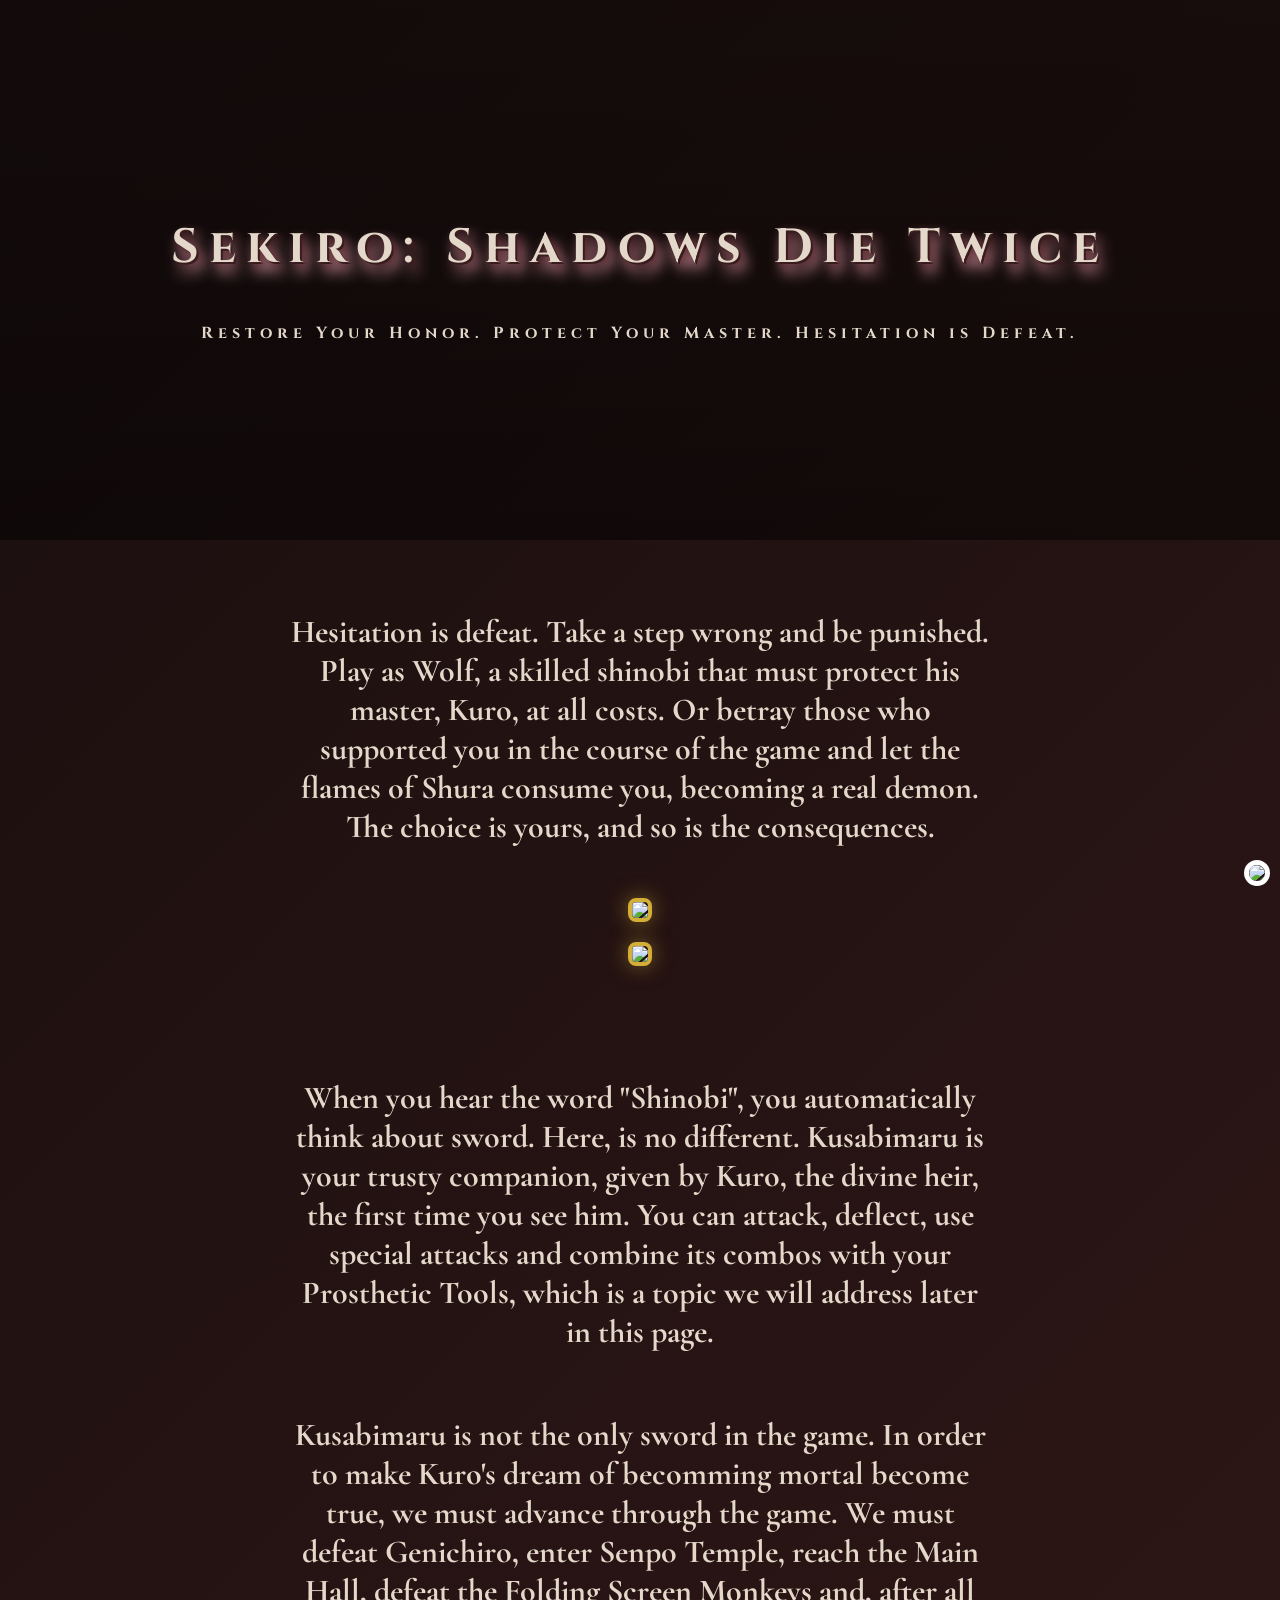
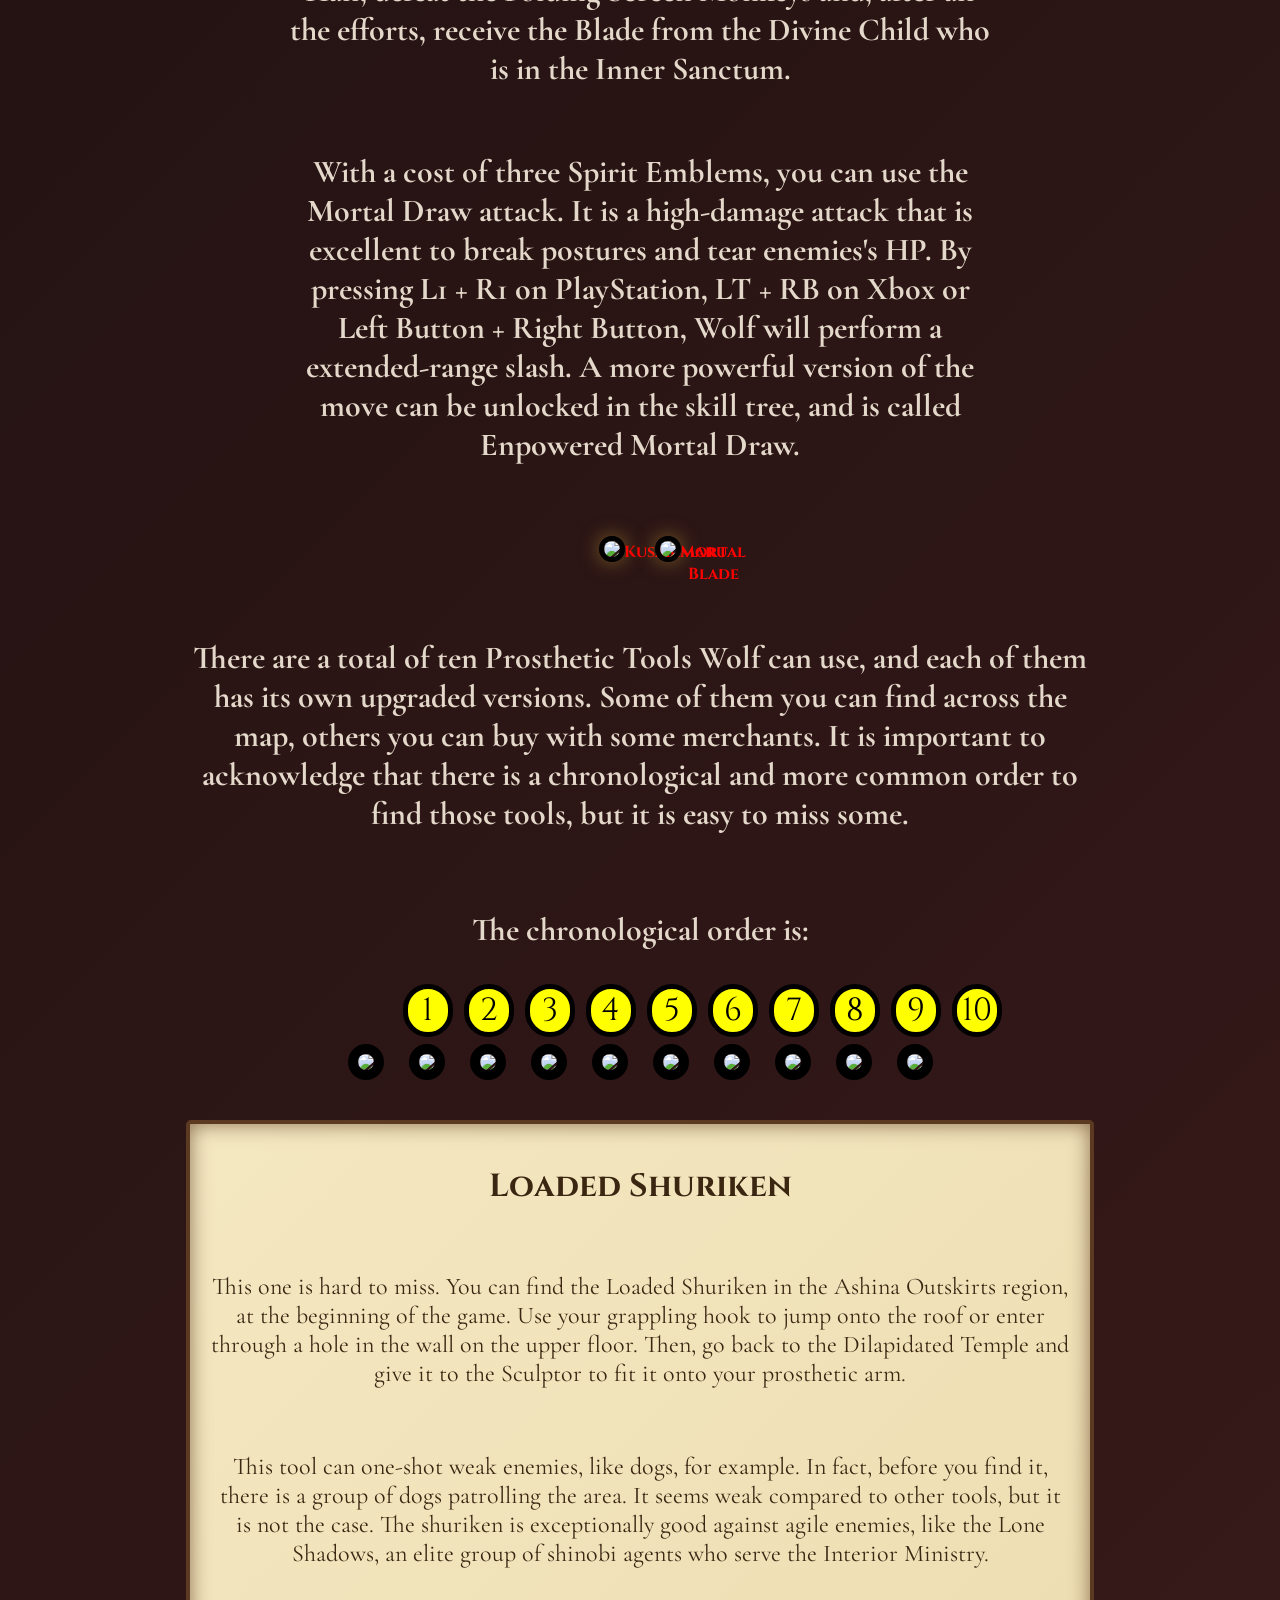
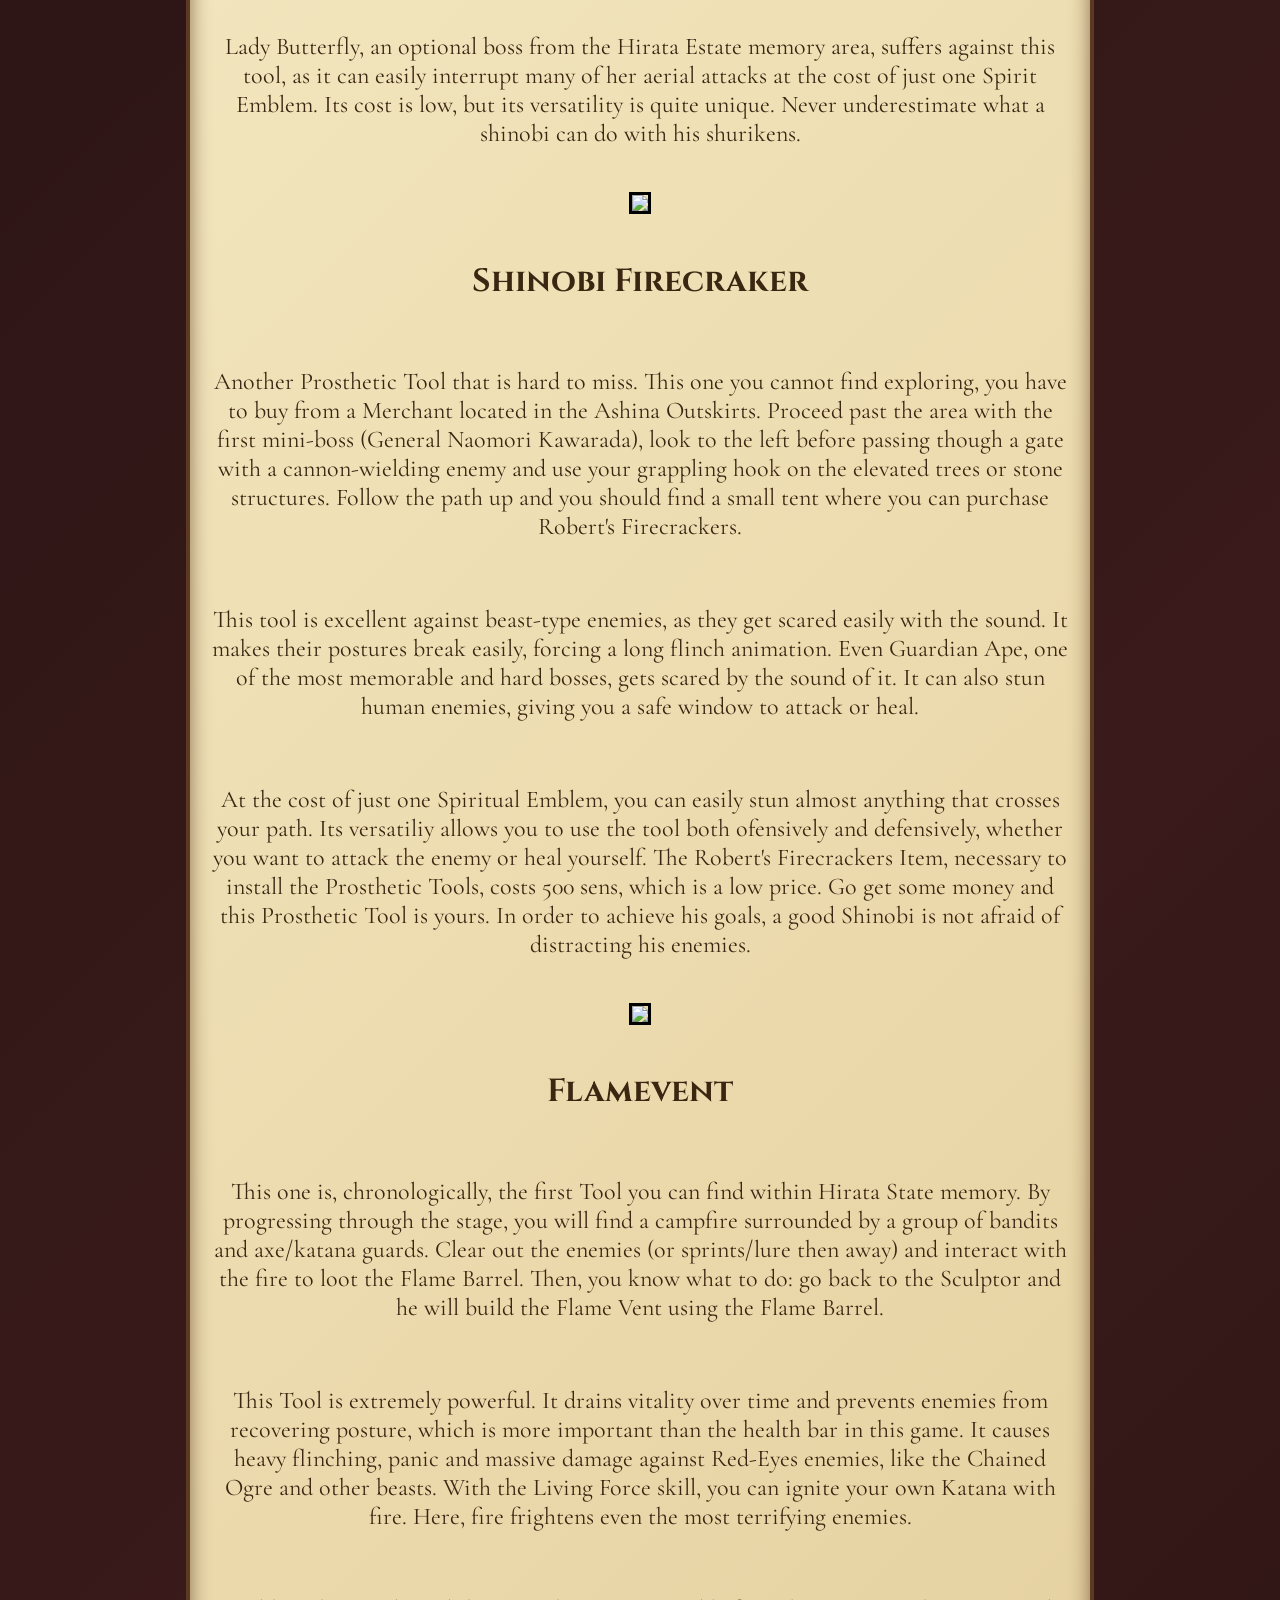
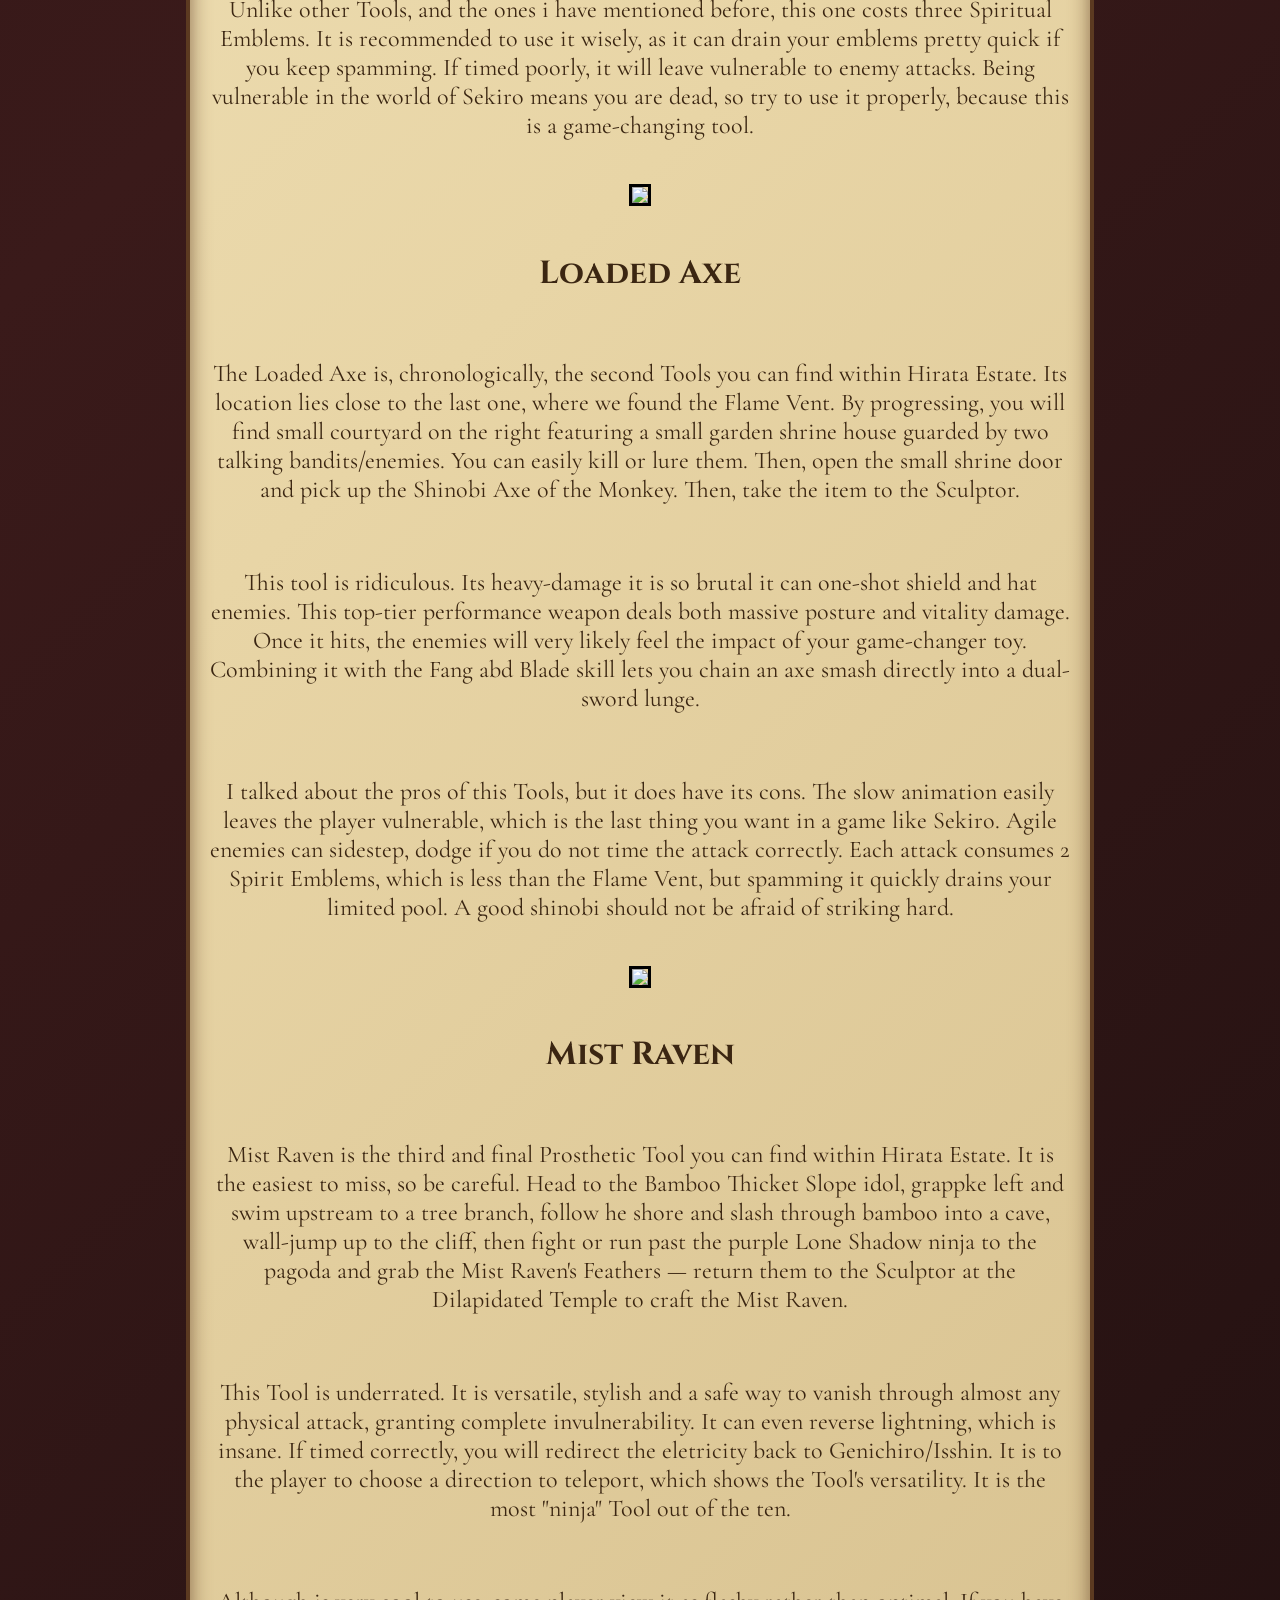
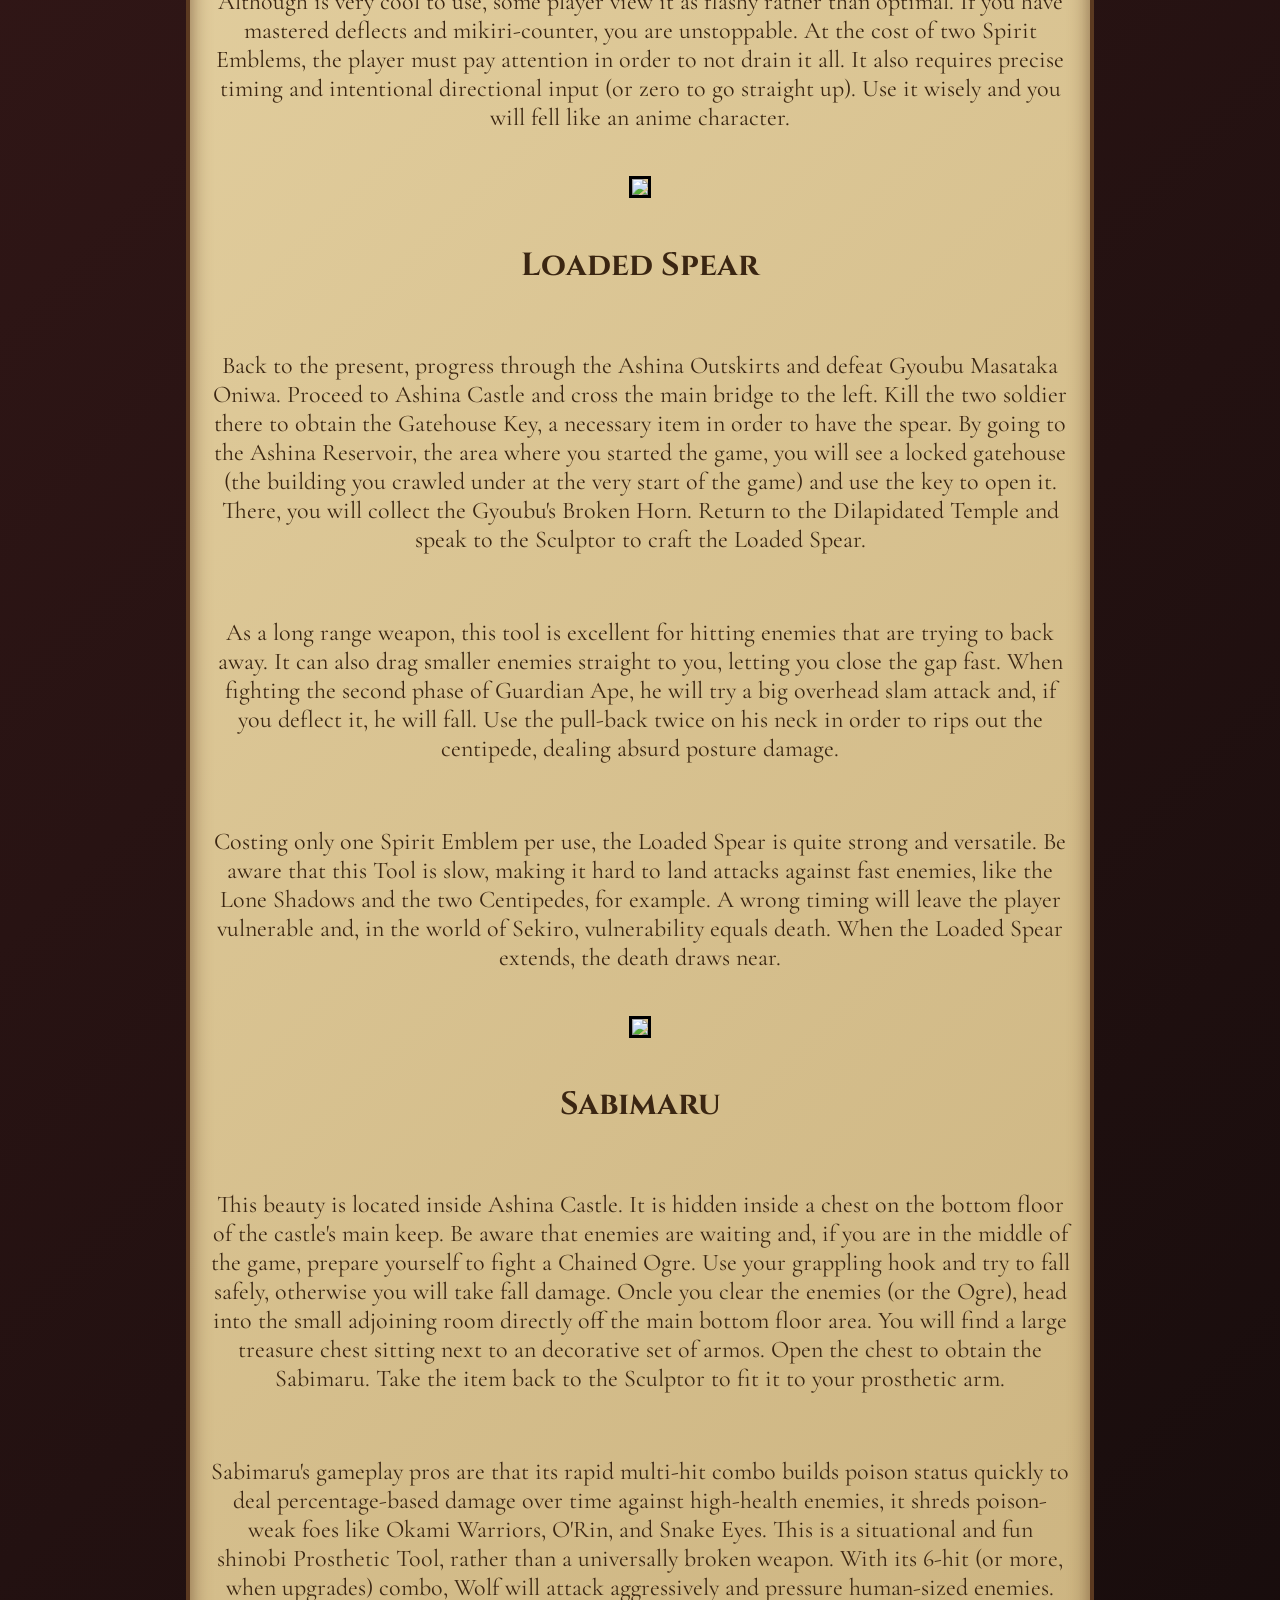
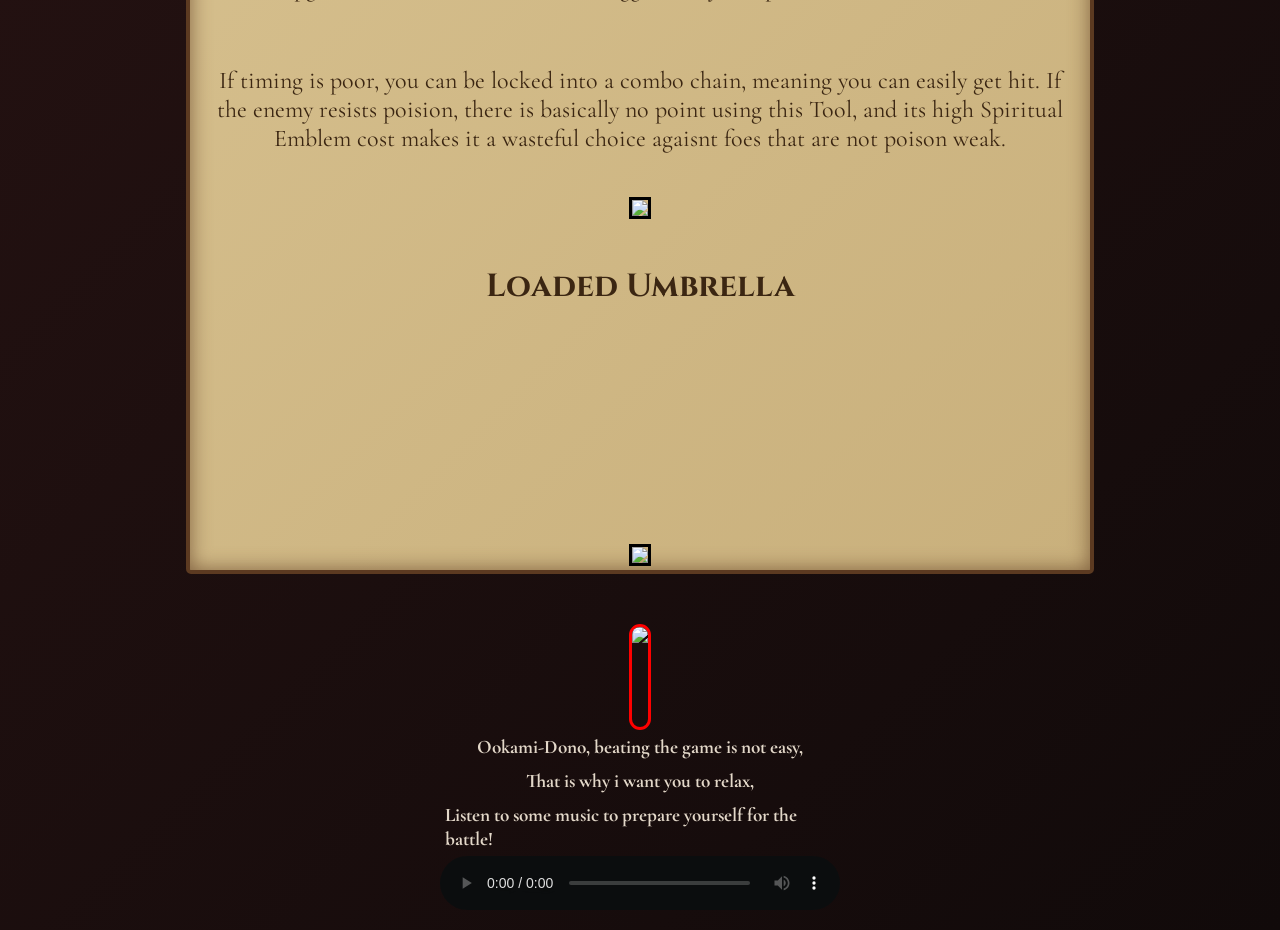
==== AboutTheGame.html @ ebf177b6 "Add files via upload Adicionando HTML e CSS." ====
<!DOCTYPE html>

<html lang="en">

<head>
    
    <!--Title + Icon + CSS + Fonts + Metatags-->

    <title>Sekiro: Shadows Die Twice</title>
    <link rel="icon" type="image/png" href="SekiroImages/SekiroIcon.png">
    <link rel="stylesheet" href="Sekiro.css">
    <link href="https://fonts.googleapis.com/css2?family=Cinzel:wght@400..900&family=Cormorant+Garamond:ital,wght@0,300..700;1,300..700&family=Nosifer&display=swap" rel="stylesheet">
    <link href="https://fonts.googleapis.com/css2?family=Cinzel:wght@400..900&family=Cormorant+Garamond:ital,wght@0,300..700;1,300..700&family=Nosifer&display=swap" rel="stylesheet">

    <meta charset="UTF-8">
    <meta name="Author" content="Carlos Henryque">
    <meta name="Description" content="A webpage dedicated to a masterpiece of a game.">

</head>

<body>

    <!--Header-->

    <div class="SekiroHeader">
        <h1>Sekiro: Shadows Die Twice</h1>
        <h2>Restore Your Honor. Protect Your Master. Hesitation is Defeat.</h2>
    </div>

    <!--Presenting the Game-->

    <div class="SekiroPresentation">
        <p>Hesitation is defeat. Take a step wrong and be punished. Play as Wolf, a skilled shinobi that must protect his master, Kuro, at all costs. Or betray those who supported you in the course of the game and let the flames of Shura consume you, becoming a real demon. The choice is yours, and so is the consequences.</p>
        <img src="SekiroImages/SekiroGood.jpg">
        <img src="SekiroImages/SekiroShura.png">
    </div>

    <!--Weapons-->

    <div class="SekiroPresentation">
        <p>When you hear the word "Shinobi", you automatically think about sword. Here, is no different. Kusabimaru is your trusty companion, given by Kuro, the divine heir, the first time you see him. You can attack, deflect, use special attacks and combine its combos with your <span>Prosthetic Tools</span>, which is a topic we will address later in this page.</p>
        <p>Kusabimaru is not the only sword in the game. In order to make Kuro's dream of becomming mortal become true, we must advance through the game. We must defeat Genichiro, enter Senpo Temple, reach the Main Hall, defeat the Folding Screen Monkeys and, after all the efforts, receive the Blade from the Divine Child who is in the Inner Sanctum.</p>
        <p>With a cost of three Spirit Emblems, you can use the Mortal Draw attack. It is a high-damage attack that is excellent to break postures and tear enemies's HP. By pressing L1 + R1 on PlayStation, LT + RB on Xbox or Left Button + Right Button, Wolf will perform a extended-range slash. A more powerful version of the move can be unlocked in the skill tree, and is called Enpowered Mortal Draw.</p>

        <!--Sword Container-->

        <div class="SwordContainer">

            <div class="WeaponItem">
                <img src="SekiroImages/Kusabimaru.webp">
                <span class="Badge">Kusabimaru</span>
            </div>

            <div class="WeaponItem">
                <img src="SekiroImages/MortalBlade.png">
                <span class="Badge">Mortal Blade</span>
            </div>
        </div>
        
    </div>

    <!--Tools-->

    <div class="SekiroTools">

        <p>There are a total of ten Prosthetic Tools Wolf can use, and each of them has its own upgraded versions. Some of them you can find across the map, others you can buy with some merchants. It is important to acknowledge that there is a chronological and more common order to find those tools, but it is easy to miss some.</p>
        <p>The chronological order is: </p>
        
        <!-- Shuriken-->

        <div class="ToolsItem">
            <img src="Tools/Shuriken.jpeg">
            <span class="ToolsBadge">1</span>
        </div>
        
        <!--Firecracker-->

        <div class="ToolsItem">
            <img src="Tools/Firecracker.jpeg">
            <span class="ToolsBadge">2</span>
        </div>
        
        <!--Flamevent-->

        <div class="ToolsItem">
            <img src="Tools/Flamevent.jpeg">
            <span class="ToolsBadge">3</span>
        </div>

        <!--Axe-->
        
        <div class="ToolsItem">
            <img src="Tools/Axe.jpeg">
            <span class="ToolsBadge">4</span>
        </div>

        <!--Mist Raven-->
        
        <div class="ToolsItem">
            <img src="Tools/MistRaven.jpeg">
            <span class="ToolsBadge">5</span>
        </div>

        <!--Spear-->

        <div class="ToolsItem">
            <img src="Tools/Spear.jpeg">
            <span class="ToolsBadge">6</span>
        </div>

        <!--Sabimaru-->
        
        <div class="ToolsItem">
            <img src="Tools/Sabimaru.jpeg">
            <span class="ToolsBadge">7</span>
        </div>

        <!--Umbrella-->

        <div class="ToolsItem">
            <img src="Tools/Umbrella.jpeg">
            <span class="ToolsBadge">8</span>
        </div>

        <!--Divine Abduction-->

        <div class="ToolsItem">
            <img src="Tools/Abduction.jpeg">
            <span class="ToolsBadge">9</span>
        </div>

        <!--Whistle-->

        <div class="ToolsItem">
            <img src="Tools/Whistle.jpeg">
            <span class="ToolsBadge">10</span>
        </div>

    </div>
    <br><br>

    <!--Presenting the Tools-->

    <div class="ToolsPresentation">

        <!--Shuriken-->

        <h1>Loaded Shuriken</h1>
        <p>This one is hard to miss. You can find the Loaded Shuriken in the Ashina Outskirts region, at the beginning of the game. Use your grappling hook to jump onto the roof or enter through a hole in the wall on the upper floor. Then, go back to the Dilapidated Temple and give it to the Sculptor to fit it onto your prosthetic arm.</p>
        <p>This tool can one-shot weak enemies, like dogs, for example. In fact, before you find it, there is a group of dogs patrolling the area. It seems weak compared to other tools, but it is not the case. The shuriken is exceptionally good against agile enemies, like the Lone Shadows, an elite group of shinobi agents who serve the Interior Ministry. </p>
        <p>Lady Butterfly, an optional boss from the Hirata Estate memory area, suffers against this tool, as it can easily interrupt many of her aerial attacks at the cost of just one Spirit Emblem. Its cost is low, but its versatility is quite unique. Never underestimate what a shinobi can do with his shurikens. </p>
        <img src="Tools/ShurikenGameplay.jpeg">

        <!--Firecracker-->

        <h1>Shinobi Firecraker</h1>
        <p>Another Prosthetic Tool that is hard to miss. This one you cannot find exploring, you have to buy from a Merchant located in the Ashina Outskirts. Proceed past the area with the first mini-boss (General Naomori Kawarada), look to the left before passing though a gate with a cannon-wielding enemy and use your grappling hook on the elevated trees or stone structures. Follow the path up and you should find a small tent where you can purchase Robert's Firecrackers.</p>
        <p>This tool is excellent against beast-type enemies, as they get scared easily with the sound. It makes their postures break easily, forcing a long flinch animation. Even Guardian Ape, one of the most memorable and hard bosses, gets scared by the sound of it. It can also stun human enemies, giving you a safe window to attack or heal.</p>
        <p>At the cost of just one Spiritual Emblem, you can easily stun almost anything that crosses your path. Its versatiliy allows you to use the tool both ofensively and defensively, whether you want to attack the enemy or heal yourself. The Robert's Firecrackers Item, necessary to install the Prosthetic Tools, costs 500 sens, which is a low price. Go get some money and this Prosthetic Tool is yours. In order to achieve his goals, a good Shinobi is not afraid of distracting his enemies. </p>
        <img src="Tools/FirecrackerGameplay.avif">

        <!--Flame Vent-->

        <h1>Flamevent</h1>
        <p>This one is, chronologically, the first Tool you can find within Hirata State memory. By progressing through the stage, you will find a campfire surrounded by a group of bandits and axe/katana guards. Clear out the enemies (or sprints/lure then away) and interact with the fire to loot the Flame Barrel. Then, you know what to do: go back to the Sculptor and he will build the Flame Vent using the Flame Barrel.</p>
        <p>This Tool is extremely powerful. It drains vitality over time and prevents enemies from recovering posture, which is more important than the health bar in this game. It causes heavy flinching, panic and massive damage against Red-Eyes enemies, like the Chained Ogre and other beasts. With the Living Force skill, you can ignite your own Katana with fire. Here, fire frightens even the most terrifying enemies.</p>
        <p>Unlike other Tools, and the ones i have mentioned before, this one costs three Spiritual Emblems. It is recommended to use it wisely, as it can drain your emblems pretty quick if you keep spamming. If timed poorly, it will leave vulnerable to enemy attacks. Being vulnerable in the world of Sekiro means you are dead, so try to use it properly, because this is a game-changing tool.</p>
        <img src="Tools/FlameventGameplay.jpg">
        
        <!--Loaded Axe-->

        <h1>Loaded Axe</h1>
        <p>The Loaded Axe is, chronologically, the second Tools you can find within Hirata Estate. Its location lies close to the last one, where we found the Flame Vent. By progressing, you will find small courtyard on the right featuring a small garden shrine house guarded by two talking bandits/enemies. You can easily kill or lure them. Then, open the small shrine door and pick up the Shinobi Axe of the Monkey. Then, take the item to the Sculptor.</p>
        <p>This tool is ridiculous. Its heavy-damage it is so brutal it can one-shot shield and hat enemies. This top-tier performance weapon deals both massive posture and vitality damage. Once it hits, the enemies will very likely feel the impact of your game-changer toy. Combining it with the Fang abd Blade skill lets you chain an axe smash directly into a dual-sword lunge.</p>
        <p>I talked about the pros of this Tools, but it does have its cons. The slow animation easily leaves the player vulnerable, which is the last thing you want in a game like Sekiro. Agile enemies can sidestep, dodge if you do not time the attack correctly. Each attack consumes 2 Spirit Emblems, which is less than the Flame Vent, but spamming it quickly drains your limited pool. A good shinobi should not be afraid of striking hard.</p>
        <img src="Tools/AxeGameplay.jpeg">

        <!--Mist Raven-->

        <h1>Mist Raven</h1>
        <p>Mist Raven is the third and final Prosthetic Tool you can find within Hirata Estate. It is the easiest to miss, so be careful. Head to the Bamboo Thicket Slope idol, grappke left and swim upstream to a tree branch, follow he shore and slash through bamboo into a cave, wall-jump up to the cliff, then fight or run past the purple Lone Shadow ninja to the pagoda and grab the Mist Raven's Feathers — return them to the Sculptor at the Dilapidated Temple to craft the Mist Raven.</p>
        <p>This Tool is underrated. It is versatile, stylish and a safe way to vanish through almost any physical attack, granting complete invulnerability. It can even reverse lightning, which is insane. If timed correctly, you will redirect the eletricity back to Genichiro/Isshin. It is to the player to choose a direction to teleport, which shows the Tool's versatility. It is the most "ninja" Tool out of the ten.</p>
        <p>Although is very cool to use, some player view it as flashy rather than optimal. If you have mastered deflects and mikiri-counter, you are unstoppable. At the cost of two Spirit Emblems, the player must pay attention in order to not drain it all. It also requires precise timing and intentional directional input (or zero to go straight up). Use it wisely and you will fell like an anime character.</p>
        <img src="Tools/MistRavenGameplay.jpg">

        <!--Loaded Spear-->

        <h1>Loaded Spear</h1>
        <p>Back to the present, progress through the Ashina Outskirts and defeat Gyoubu Masataka Oniwa. Proceed to Ashina Castle and cross the main bridge to the left. Kill the two soldier there to obtain the Gatehouse Key, a necessary item in order to have the spear. By going to the Ashina Reservoir, the area where you started the game, you will see a locked gatehouse (the building you crawled under at the very start of the game) and use the key to open it. There, you will collect the Gyoubu's Broken Horn. Return to the Dilapidated Temple and speak to the Sculptor to craft the Loaded Spear.</p>
        <p>As a long range weapon, this tool is excellent for hitting enemies that are trying to back away. It can also drag smaller enemies straight to you, letting you close the gap fast. When fighting the second phase of Guardian Ape, he will try a big overhead slam attack and, if you deflect it, he will fall. Use the pull-back twice on his neck in order to rips out the centipede, dealing absurd posture damage.</p>
        <p>Costing only one Spirit Emblem per use, the Loaded Spear is quite strong and versatile. Be aware that this Tool is slow, making it hard to land attacks against fast enemies, like the Lone Shadows and the two Centipedes, for example. A wrong timing will leave the player vulnerable and, in the world of Sekiro, vulnerability equals death. When the Loaded Spear extends, the death draws near.</p>
        <img src="Tools/SpearGameplay.avif">

        <!--Sabimaru-->

        <h1>Sabimaru</h1>
        <p>This beauty is located inside Ashina Castle. It is hidden inside a chest on the bottom floor of the castle's main keep. Be aware that enemies are waiting and, if you are in the middle of the game, prepare yourself to fight a Chained Ogre. Use your grappling hook and try to fall safely, otherwise you will take fall damage. Oncle you clear the enemies (or the Ogre), head into the small adjoining room directly off the main bottom floor area. You will find a large treasure chest sitting next to an decorative set of armos. Open the chest to obtain the Sabimaru. Take the item back to the Sculptor to fit it to your prosthetic arm.</p>
        <p>Sabimaru's gameplay pros are that its rapid multi-hit combo builds poison status quickly to deal percentage-based damage over time against high-health enemies, it shreds poison-weak foes like Okami Warriors, O'Rin, and Snake Eyes. This is a situational and fun shinobi Prosthetic Tool, rather than a universally broken weapon. With its 6-hit (or more, when upgrades) combo, Wolf will attack aggressively and pressure human-sized enemies.</p>
        <p>If timing is poor, you can be locked into a combo chain, meaning you can easily get hit. If the enemy resists poision, there is basically no point using this Tool, and its high Spiritual Emblem cost makes it a wasteful choice agaisnt foes that are not poison weak. </p>
        <img src="Tools/SabimaruGameplay.jpeg">

        <!--Umbrella-->

        <h1>Loaded Umbrella</h1>
        <p></p>
        <p></p>
        <p></p>
        <img src="Tools/UmbrellaGameplay.jpeg">

    </div>

    <!--Sekiro Button-->

    <a href="#" class="SekiroButton">
        <img src="SekiroImages/SekiroButton.jpg"> 
    </a>

    <!--Audio-->

    <div class="ControllingAudio">
        
        <img src="SekiroImages/Emma.jpg">
        <p>Ookami-Dono, beating the game is not easy,</p>
        <p>That is why i want you to relax,</p>
        <p>Listen to some music to prepare yourself for the battle!</p>

        <audio controls loop>
            <source src="Songs/ThemeSong.mp3" type="audio/mpeg">
        </audio>
    </div>

</body>

</html>
---- Sekiro.css ----
@keyframes FadeIn{
    from {
        opacity: 0;
        transform: translateX(-20px);
    }
    to {
        opacity: 1;
        transform: translateX(0);
    }
}

/*Music*/

.ControllingAudio {
    display: flex;
    flex-direction: column;
    align-items: center;
    margin: 50px auto 20px auto;
    max-width: 400px;
}

.ControllingAudio img{
    height: 100px;
    border: solid 3px red;
    border-radius: 100px;
}

.ControllingAudio p {
    font-family: "Cormorant Garamond";
    font-size: 1.2rem;
    font-weight: bold;
    margin: 5px;
    color: #E3D8C9;
}

.ControllingAudio audio {
    filter: invert(1) hue-rotate(180deg);
    width: 100%;
}

/* Header */ 

.SekiroHeader {

    background: linear-gradient(rgba(0, 0, 0, 0.3), rgba(0, 0, 0, 0.5)), url('SekiroImages/SekiroHeader.jpg');
    background-size: cover;
    background-position: center 20%;
    display: flex;
    flex-direction: column;
    height: 60vh;
    align-items: center;
    justify-content: center;
    animation: FadeIn 3s ease-out;

}

.SekiroHeader h1{

    font-family: "Cinzel";
    font-size: 3rem;
    color: #E3D8C9;
    letter-spacing: 10px;

    text-shadow: 
    2px 2px 0px #3a1c1e,
    4px 4px 8px #5e2b31,
    6px 10px 15px #ffb7c5;

}

.SekiroHeader h2{
    
    font-family: "Cinzel";
    font-size: 1rem;
    color: #E3D8C9;
    margin-top: 10px;
    letter-spacing: 5px;

}

/* Presenting the Game */

.SekiroPresentation {
    
    display: flex;
    flex-direction: column;
    align-items: center;
    text-align: center;
    padding: 40px;
}

.SekiroPresentation img {
    margin: 0;
    max-width: 50%;
    height: auto;
    border: solid 4px #d4af37;
    margin-top: 20px;
    border-radius: 8px;
    box-shadow: 0 0 20px rgba(212, 175, 55, 0.5);
}

.SekiroPresentation p{

    font-family: "Cormorant Garamond";
    color: #E3D8C9;
    font-weight: bold;
    font-size: 2rem;
    max-width: 700px;
}

/* Swords */

.SwordContainer {
    display: flex;
    justify-content: center;
    gap: 30px;
    margin-top: 20px;
}

.SwordContainer img{
    border: solid 5px black;
    border-radius: 20px;
    max-height: 45vh;
    width: auto;
    max-width: 100%;
}

.WeaponItem {
    position: relative;
    display: inline-block;
}

.Badge {
    position: absolute;
    font-family: "Cinzel";
    top: 25px;
    left: 25px;
    color: red;
    font-weight: bold;
}

/* Prosthetic Tools */

.SekiroTools {
    display: flex;
    flex-wrap: wrap;
    justify-content: center;
    align-items: center;
    margin: 0 auto;
    max-width: 900px;
    gap: 25px;
}

.SekiroTools p{
    font-family: "Cormorant Garamond";
    font-size: 2rem;
    color: #E3D8C9;
    font-weight: bold;
    flex-basis: 100%;
    margin-bottom: 20px;
    text-align: center;
}

.SekiroTools img{
    margin-top: 50px;
    height: 15vh;
    border-radius: 150px;
    border: solid 10px black;
}

.ToolsItem {
    position: relative;
    display: inline-block;
}

.ToolsBadge {
    position: absolute;
    text-align: center;
    width: 40px;
    background-color: yellow;
    border-radius: 100px;
    border: solid 5px black;
    top: -10px;
    left: 55px;
    font-size: 2rem;
    font-family: "Cinzel";
}

.ToolsPresentation {
    text-align: center;
    background: linear-gradient(135deg, #f4e8c1 0%, #e8d5a6 40%, #c9b07c 100%);
    border: 4px solid #5c3a21;
    border-radius: 5px;
    max-width: 900px;
    margin: 0 auto;
    box-shadow: inset 0 0 20px rgba(92, 58, 33, 0.7);
}

.ToolsPresentation h1{
    font-family: "Cinzel";
    color: #3b2612;
    font-size: 2rem;
    padding: 20px;
}

.ToolsPresentation p {
    font-family: "Cormorant Garamond";
    color: #3b2612;
    font-size: 1.5rem;
    padding: 20px;
}

.ToolsPresentation img {
    border: solid 3px black;
    width: 70%;
    text-align: center;
    margin: 0 auto;
}

/* Body */

body {
    margin: 0;
    background: linear-gradient(135deg, #1a0f0f 0%, #3a1a1a 50%, #110a0a 100%);
}

/* Button */

.SekiroButton{
    position: fixed;
    right: 10px;
    bottom: 10px;
}

.SekiroButton img{
    border: solid 5px white;
    border-radius: 100px;
    height: 100px;
    transition: transform 0.3s ease, border 0.3s ease;
}

.SekiroButton:hover img{
    transform: scale(1.3);
    border: solid 5px red;
}
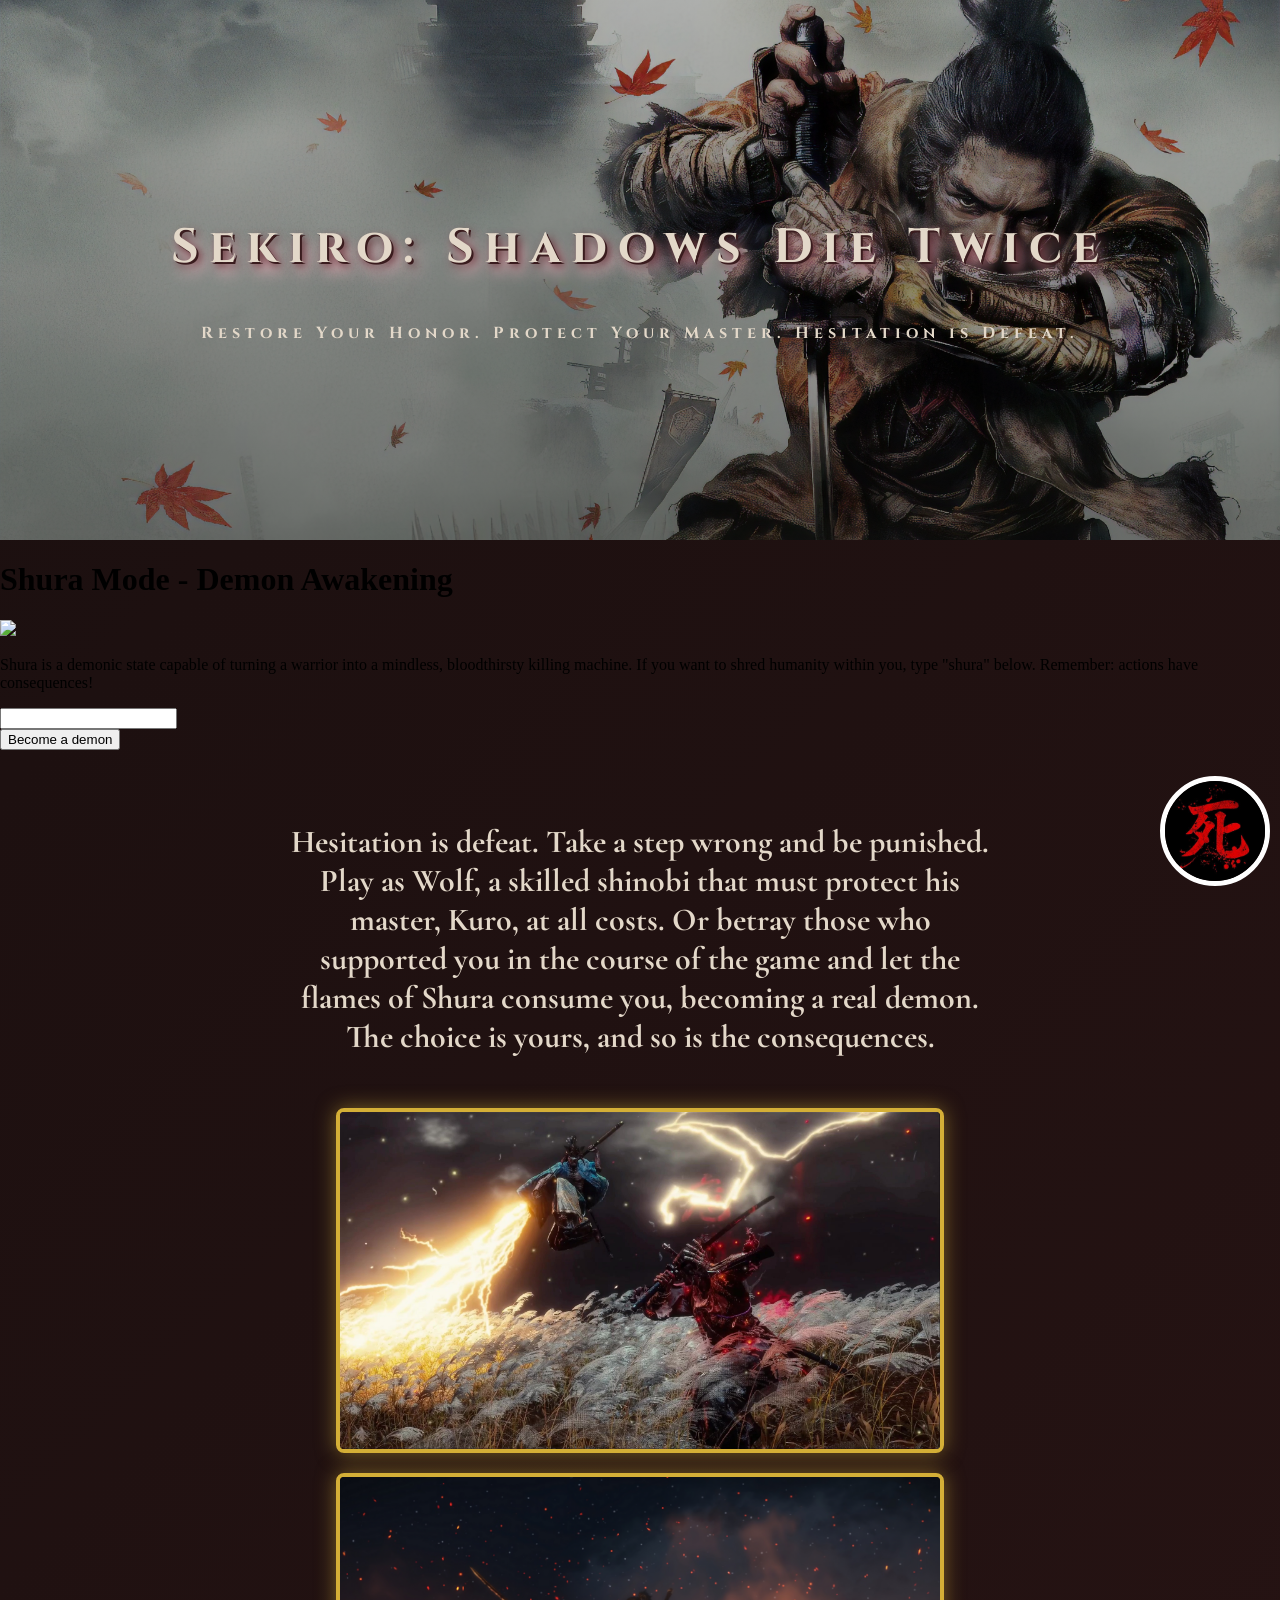
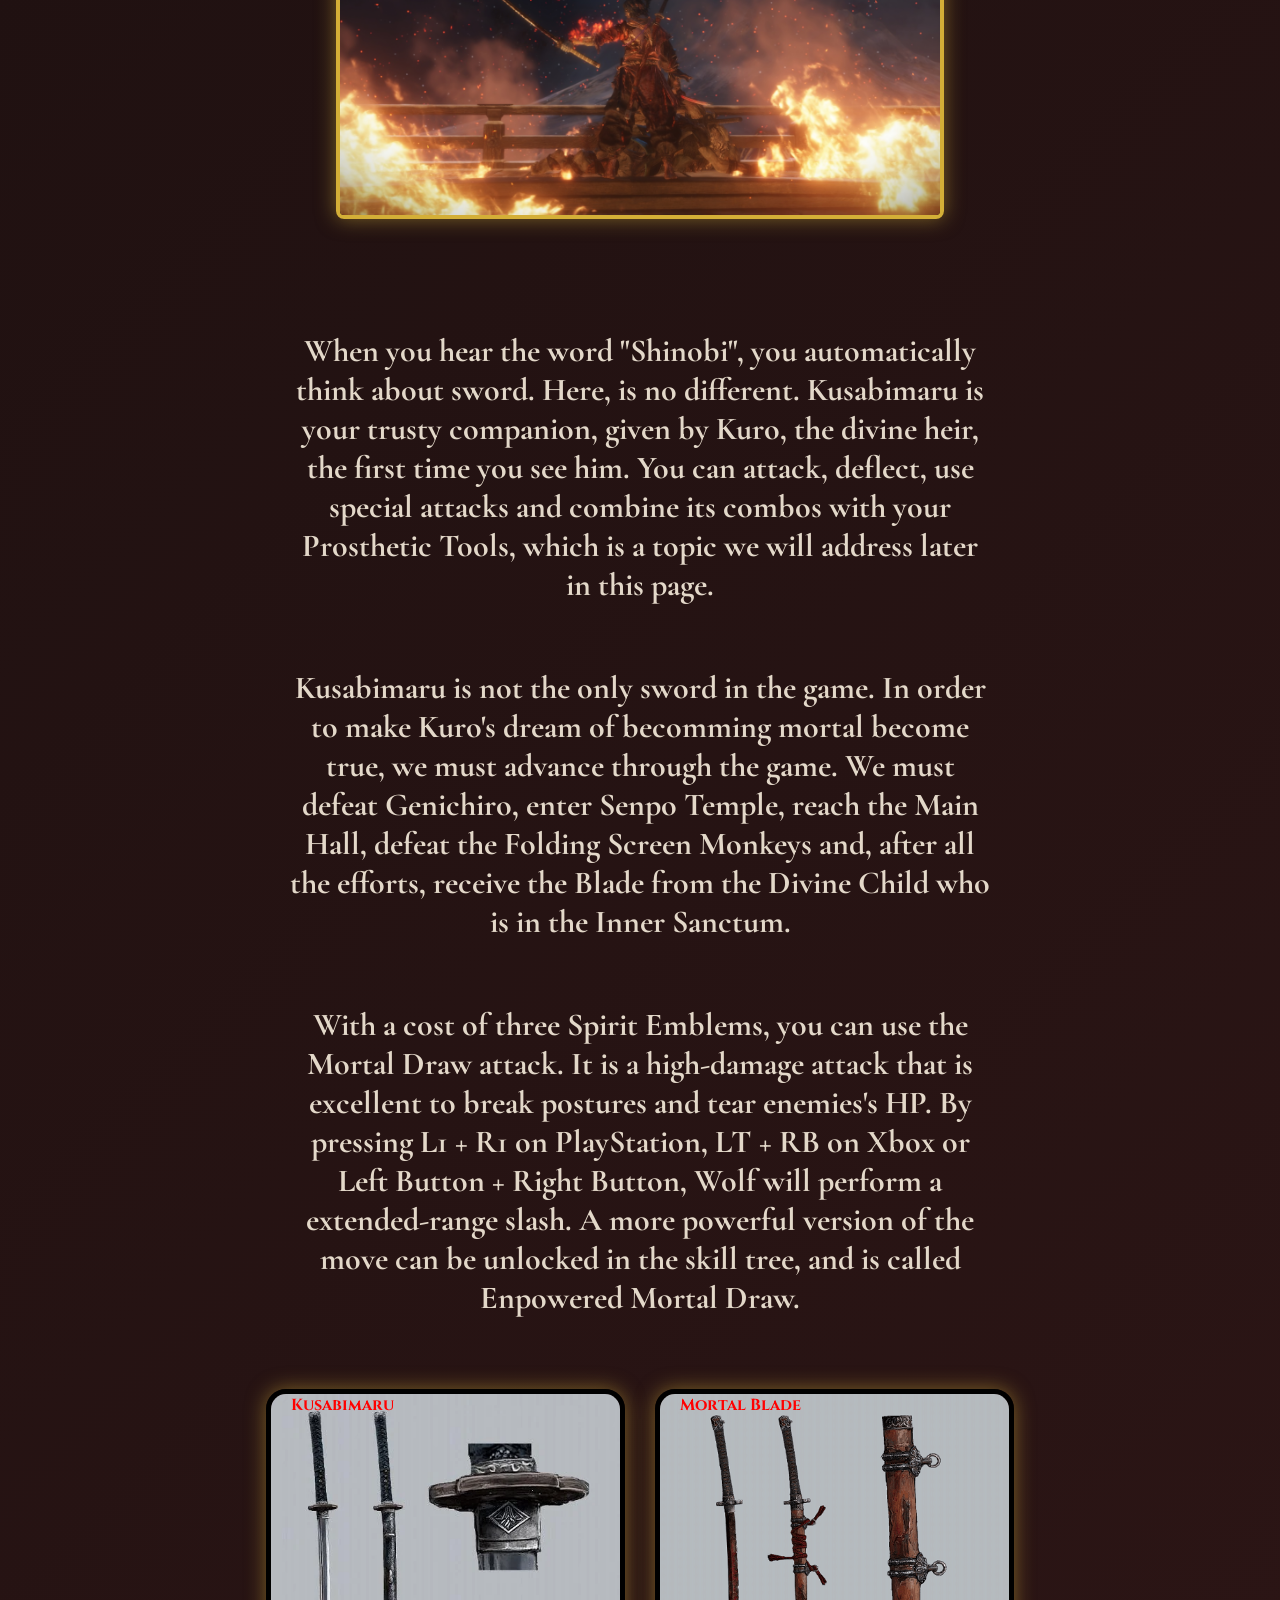
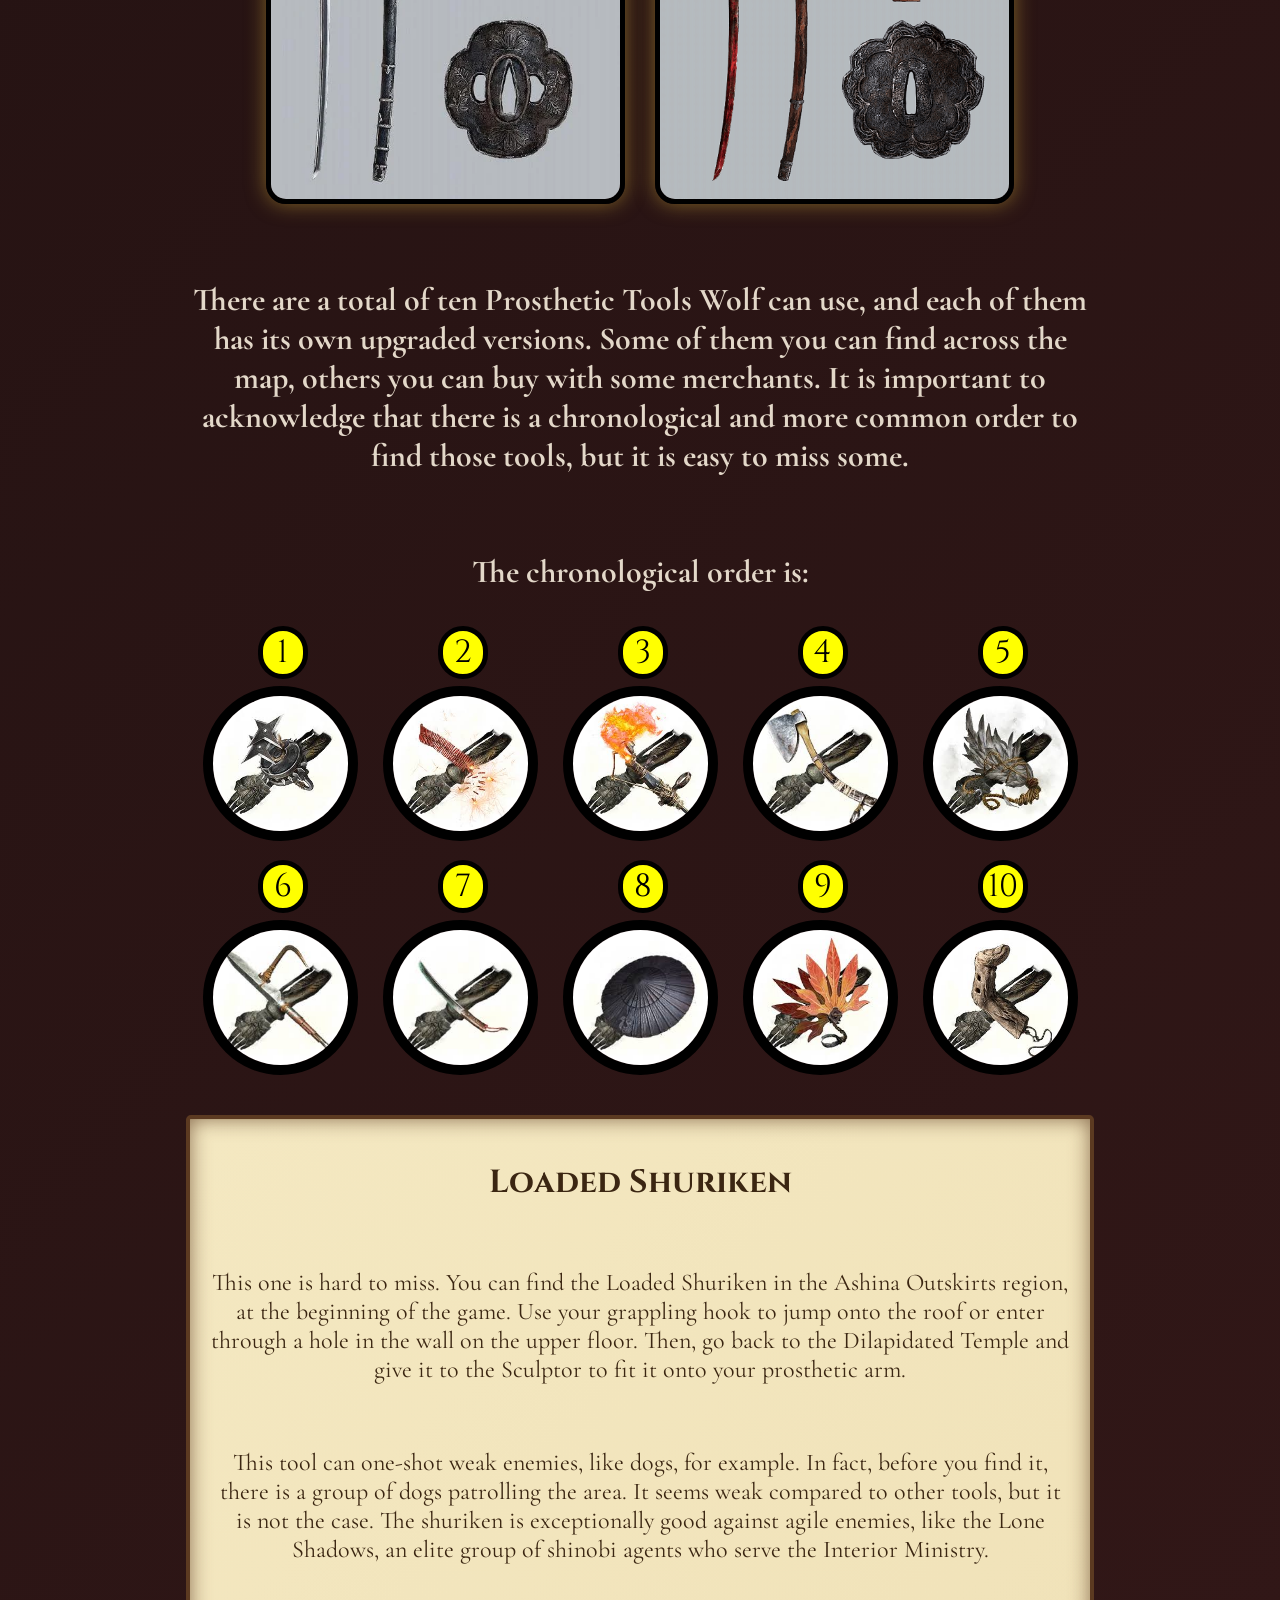
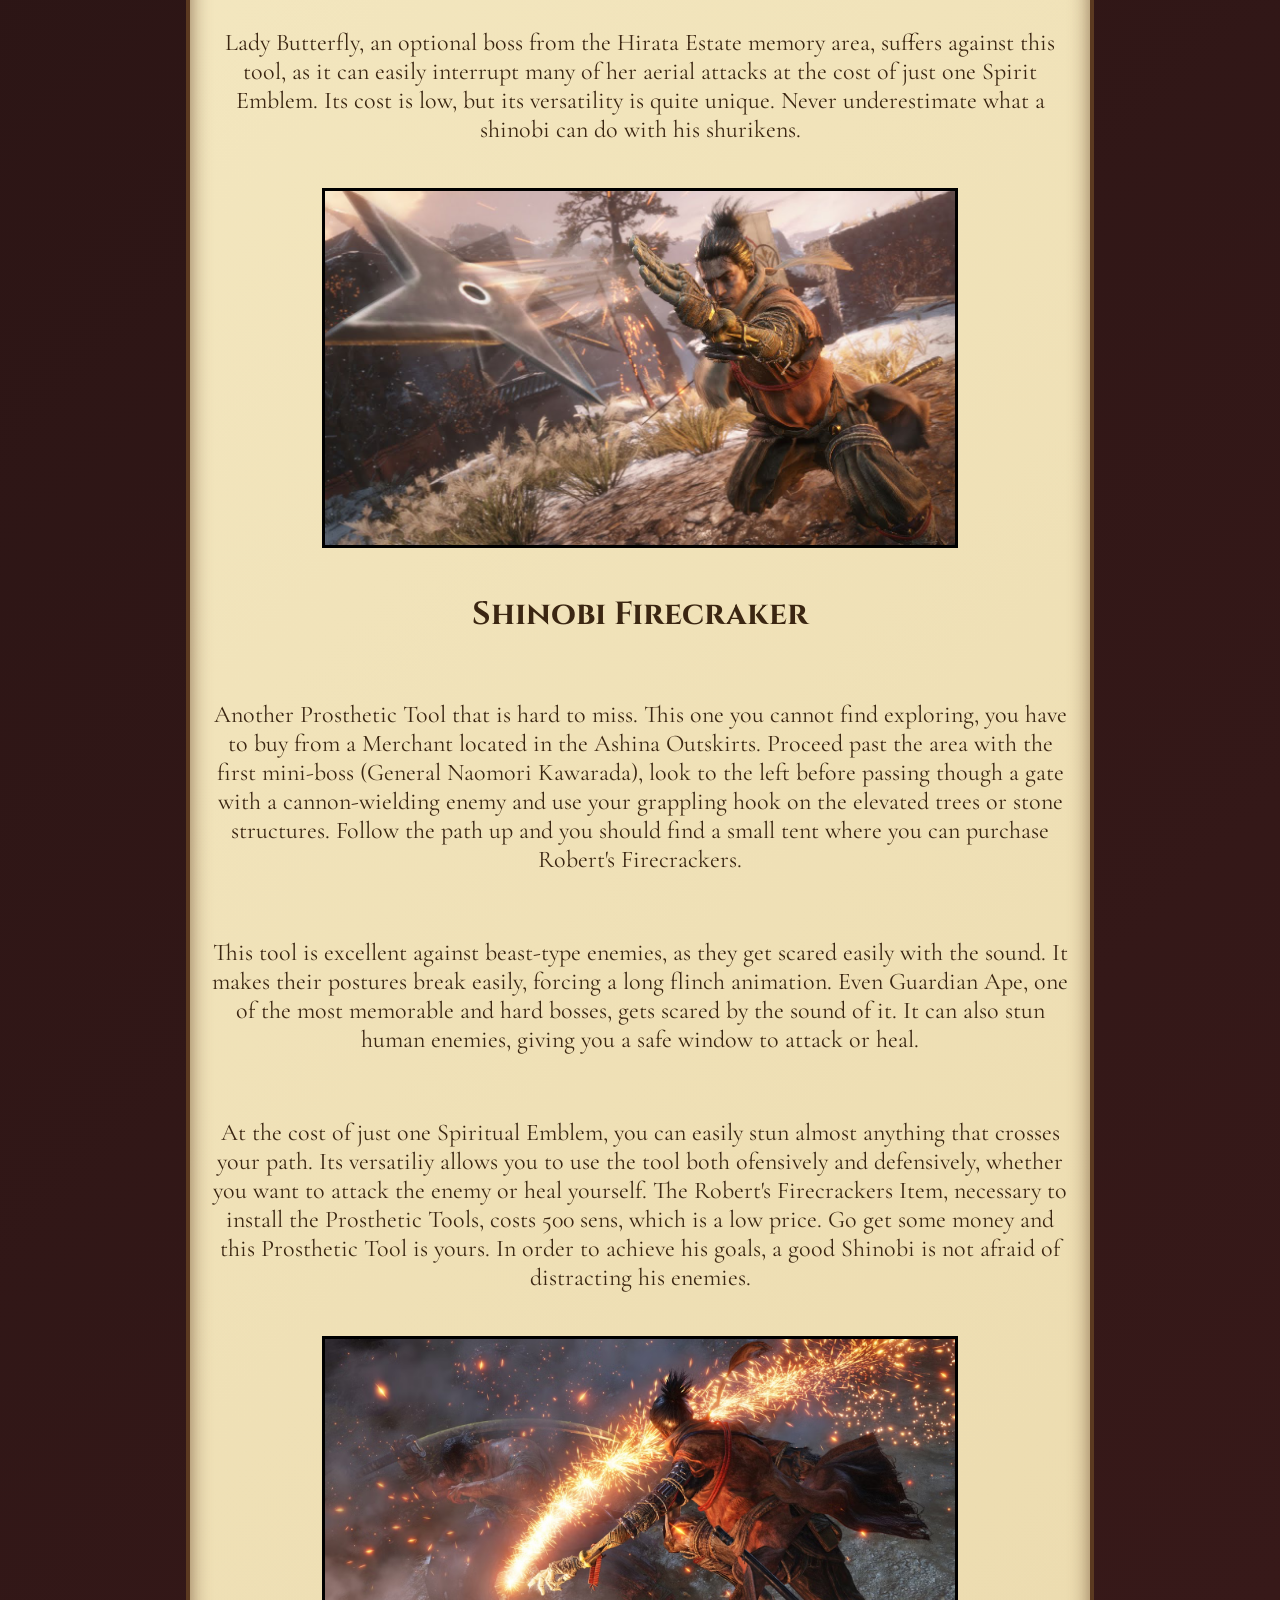
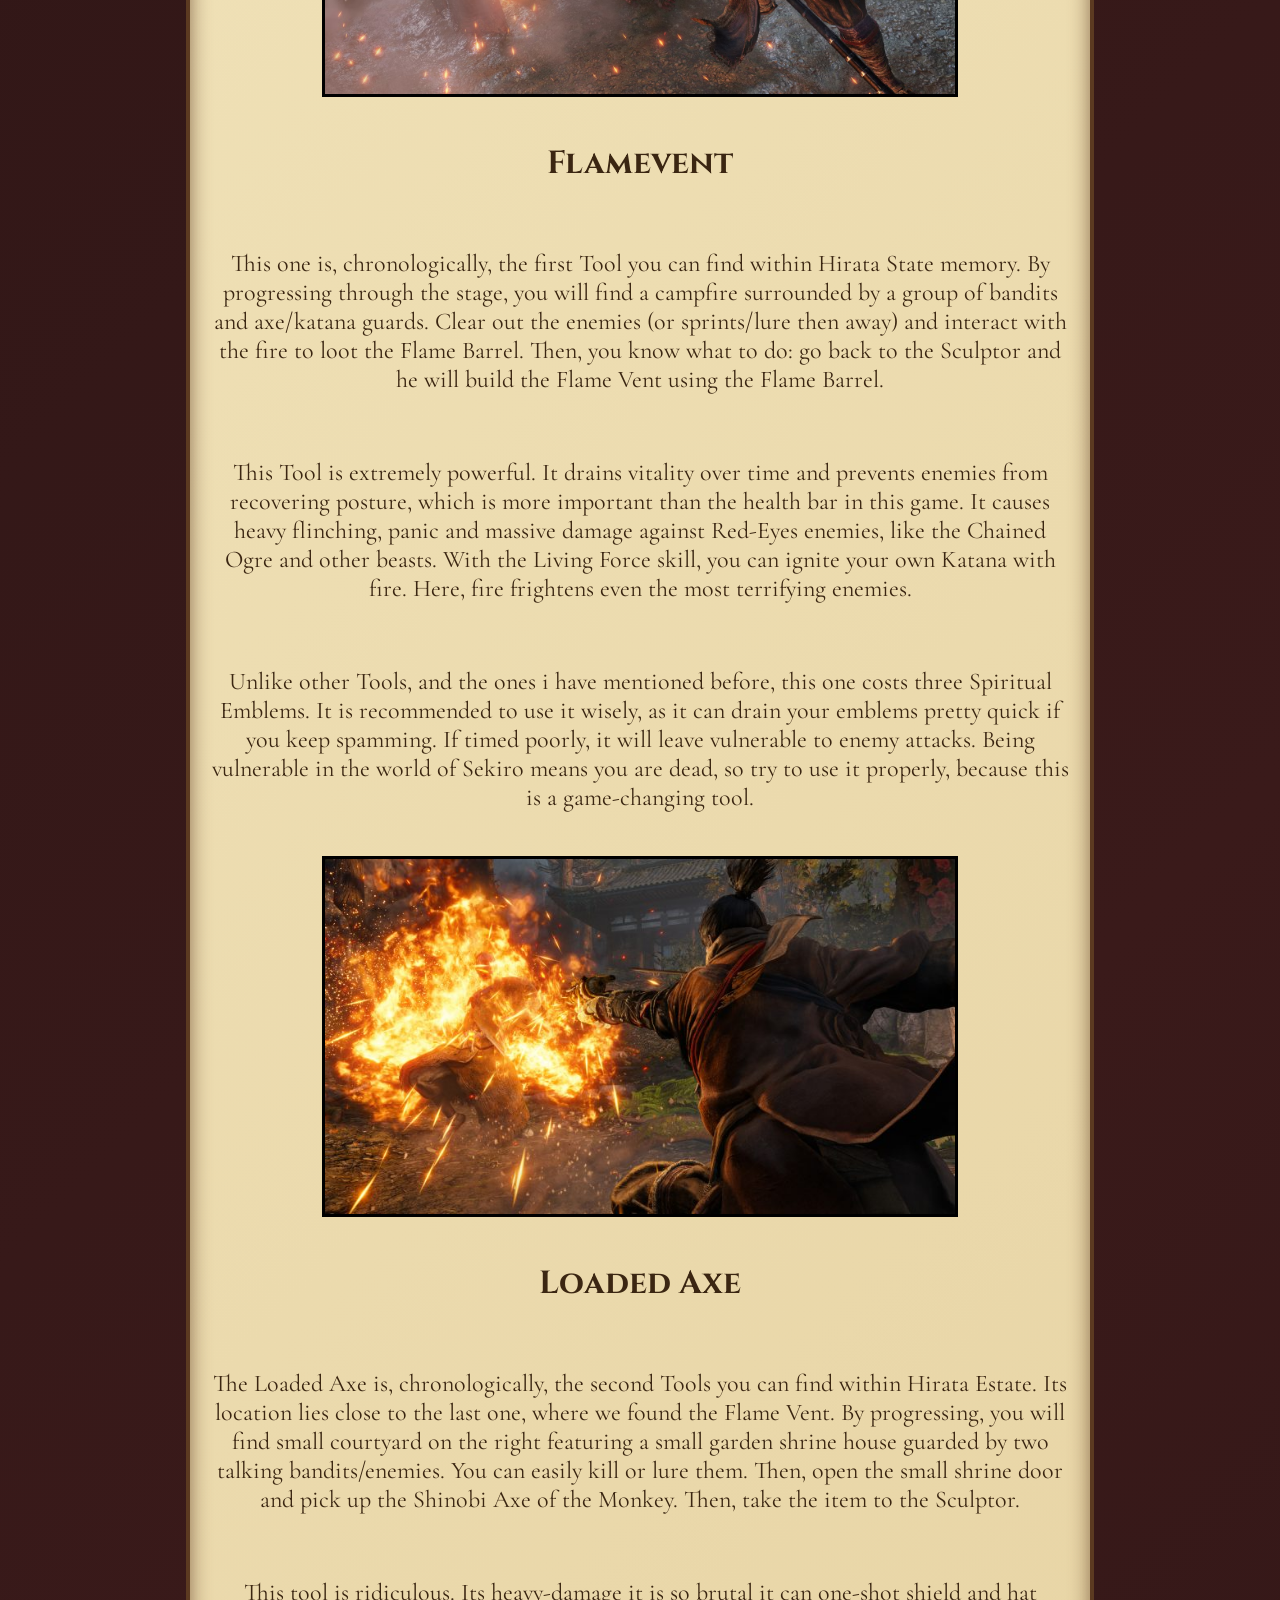
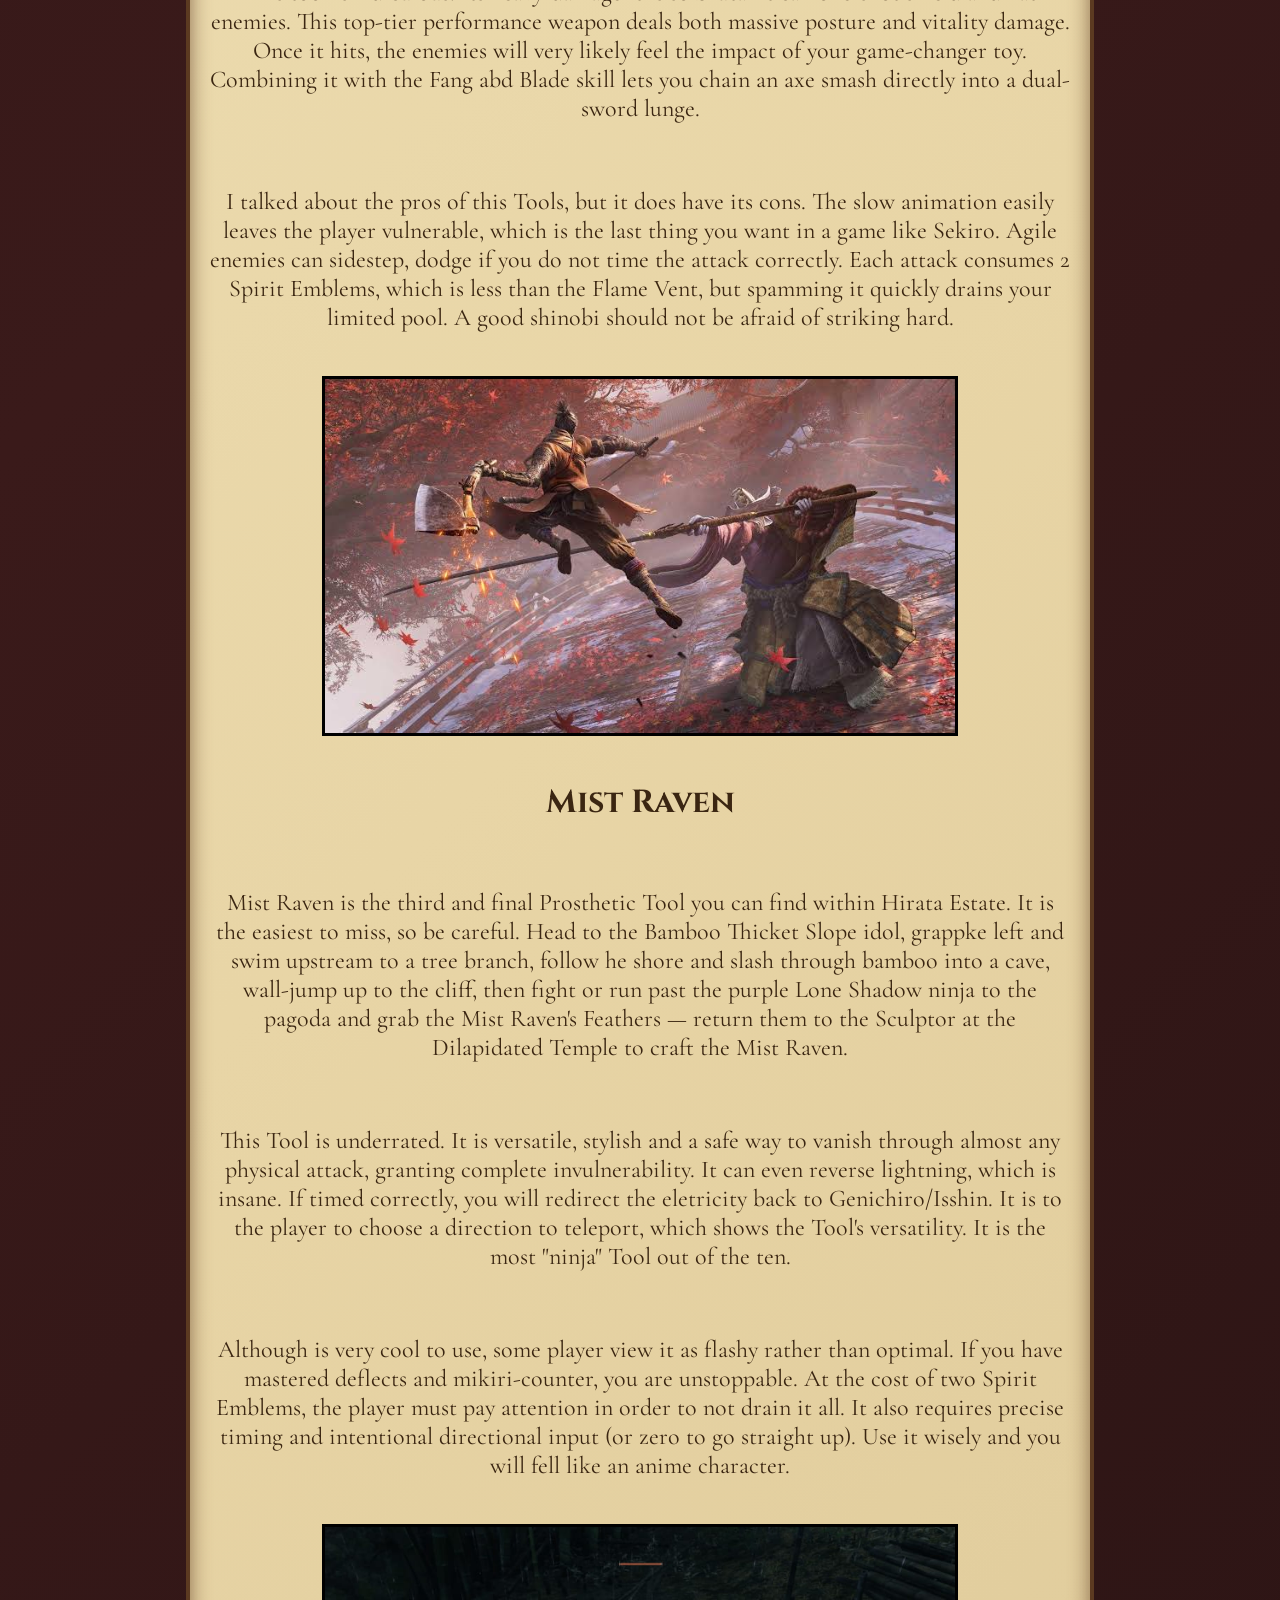
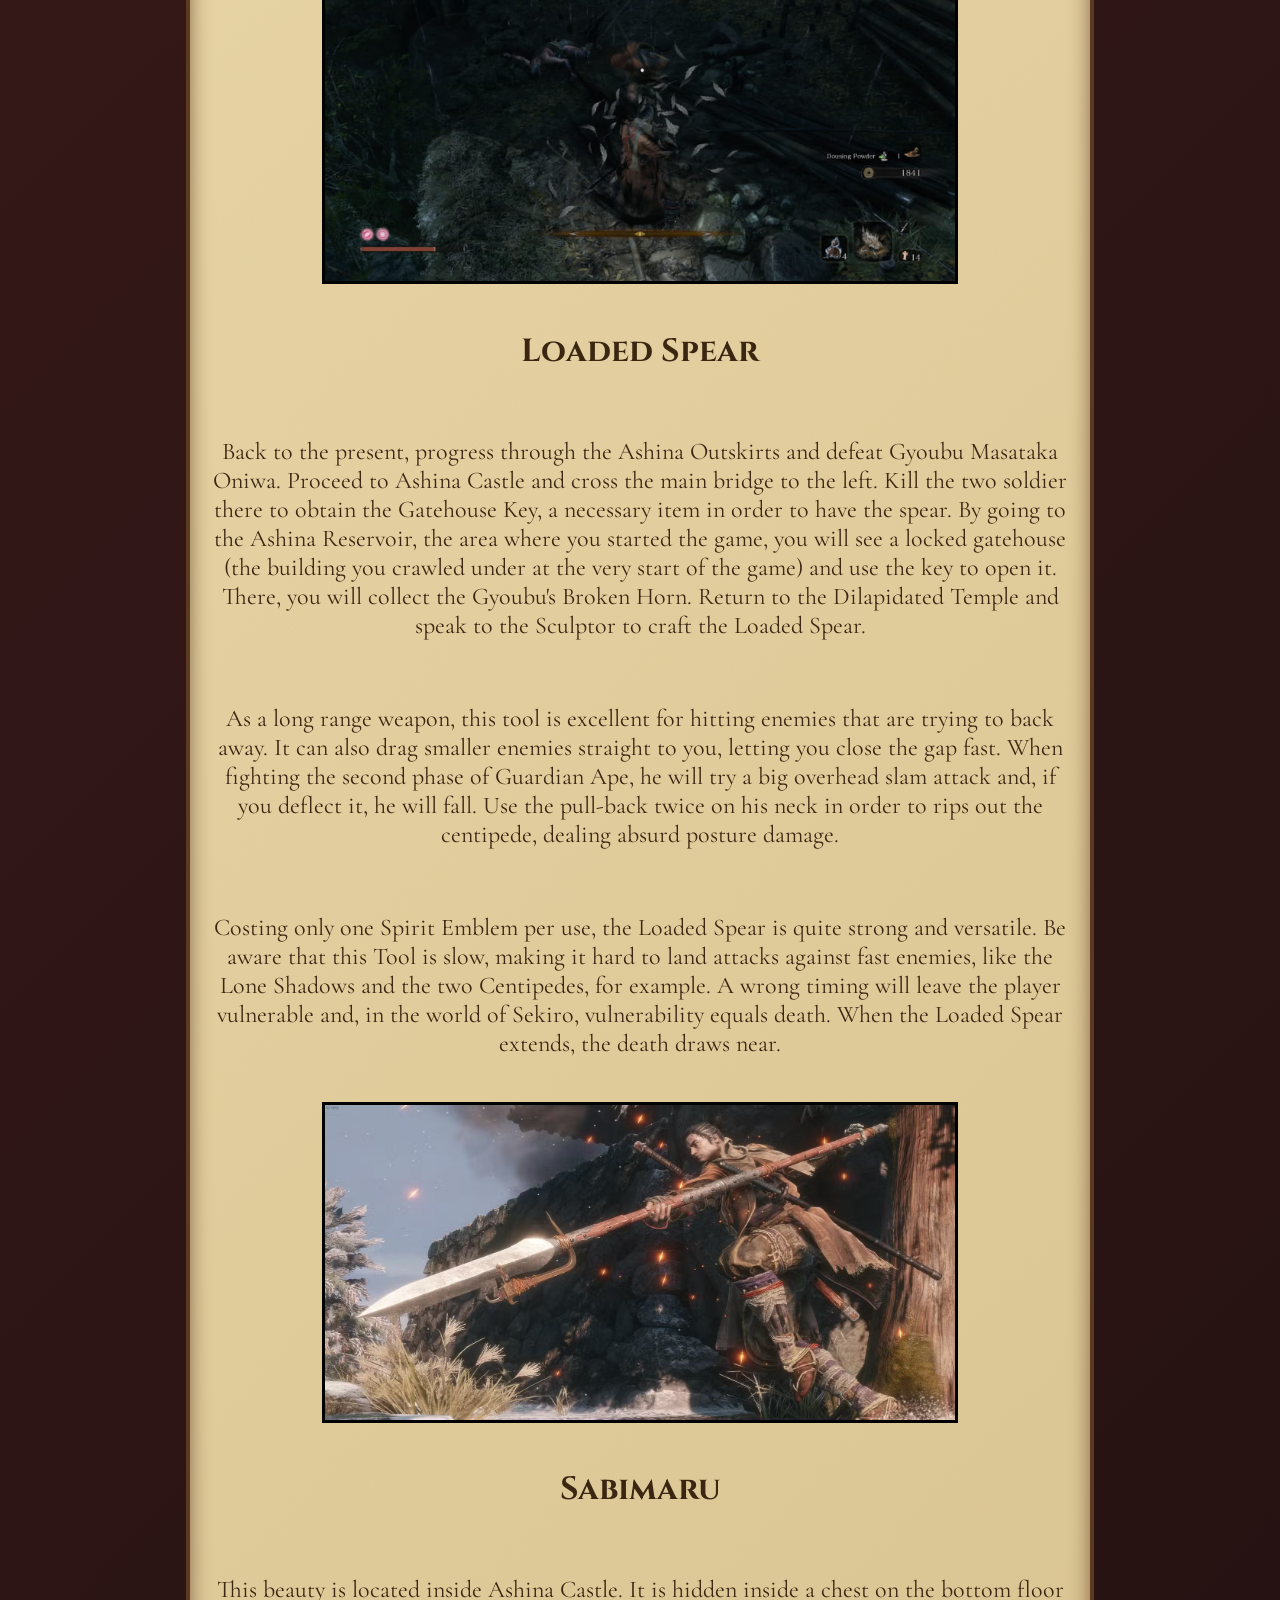
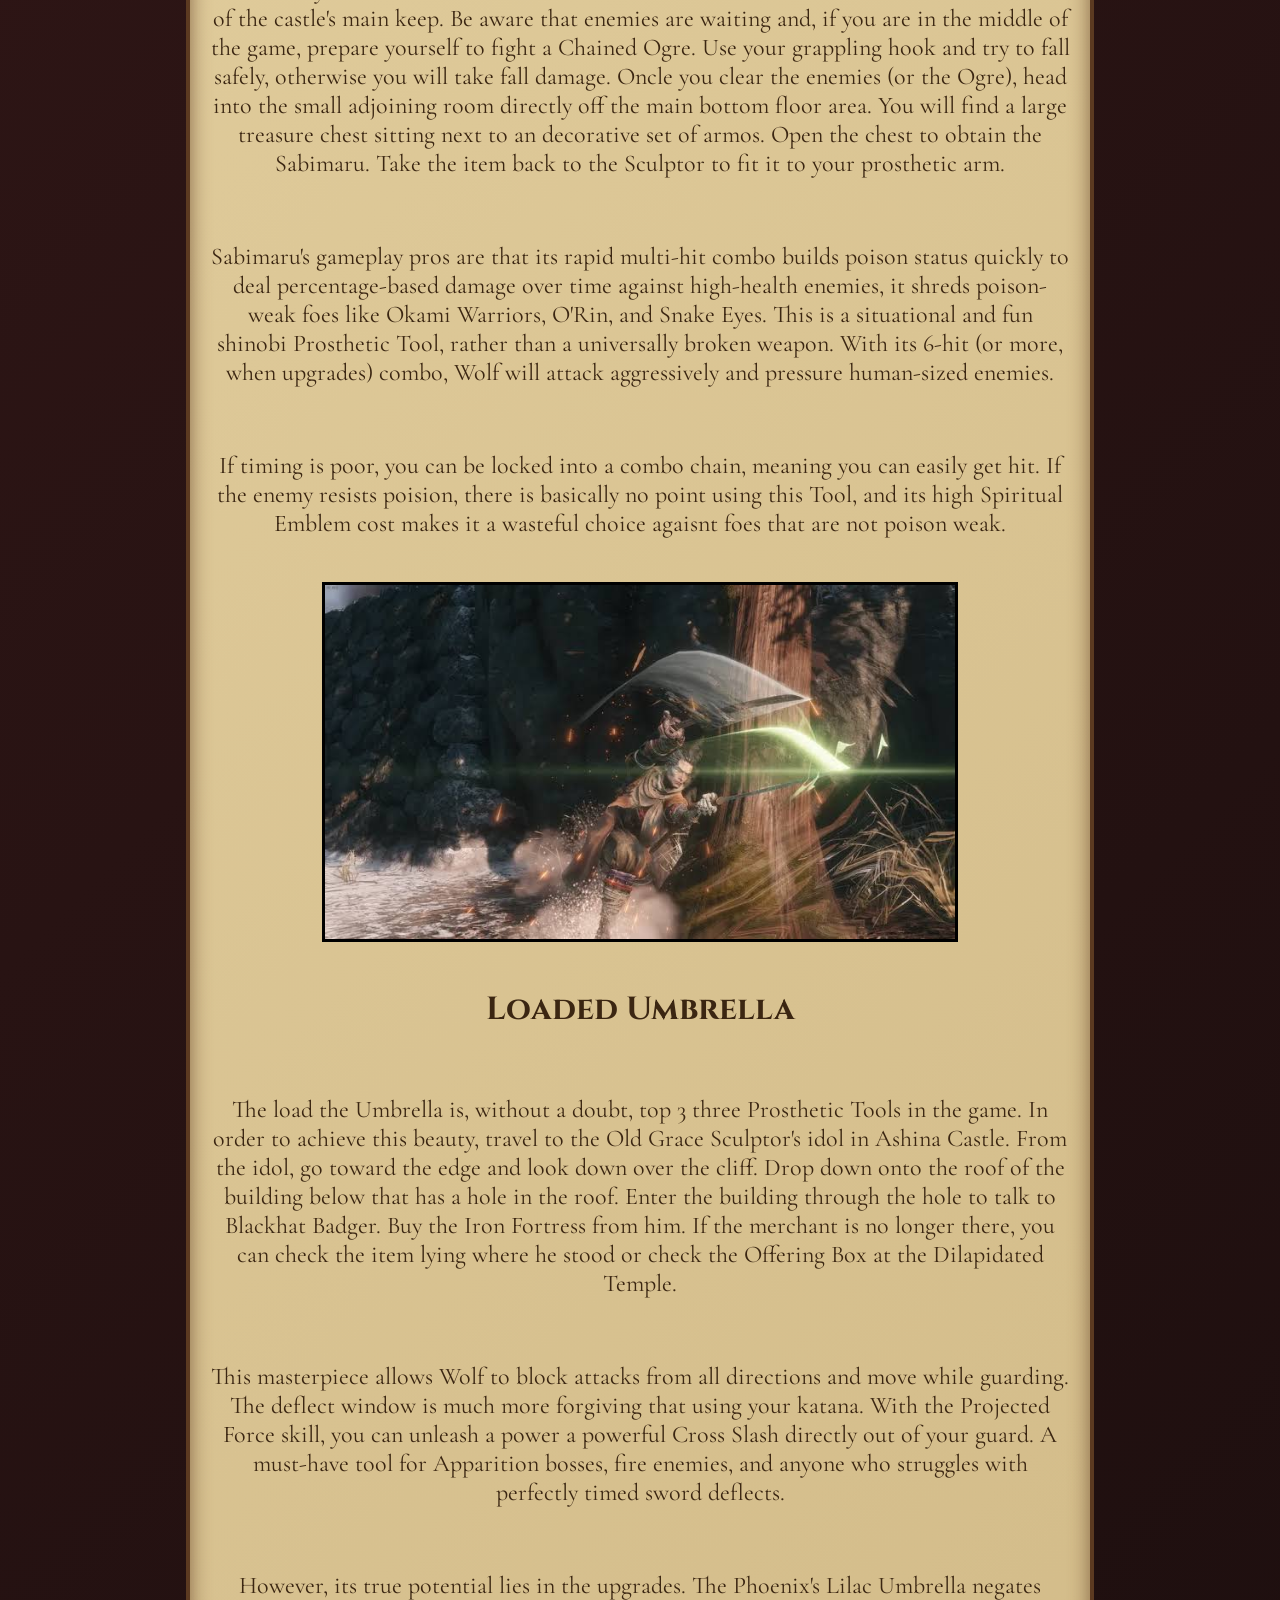
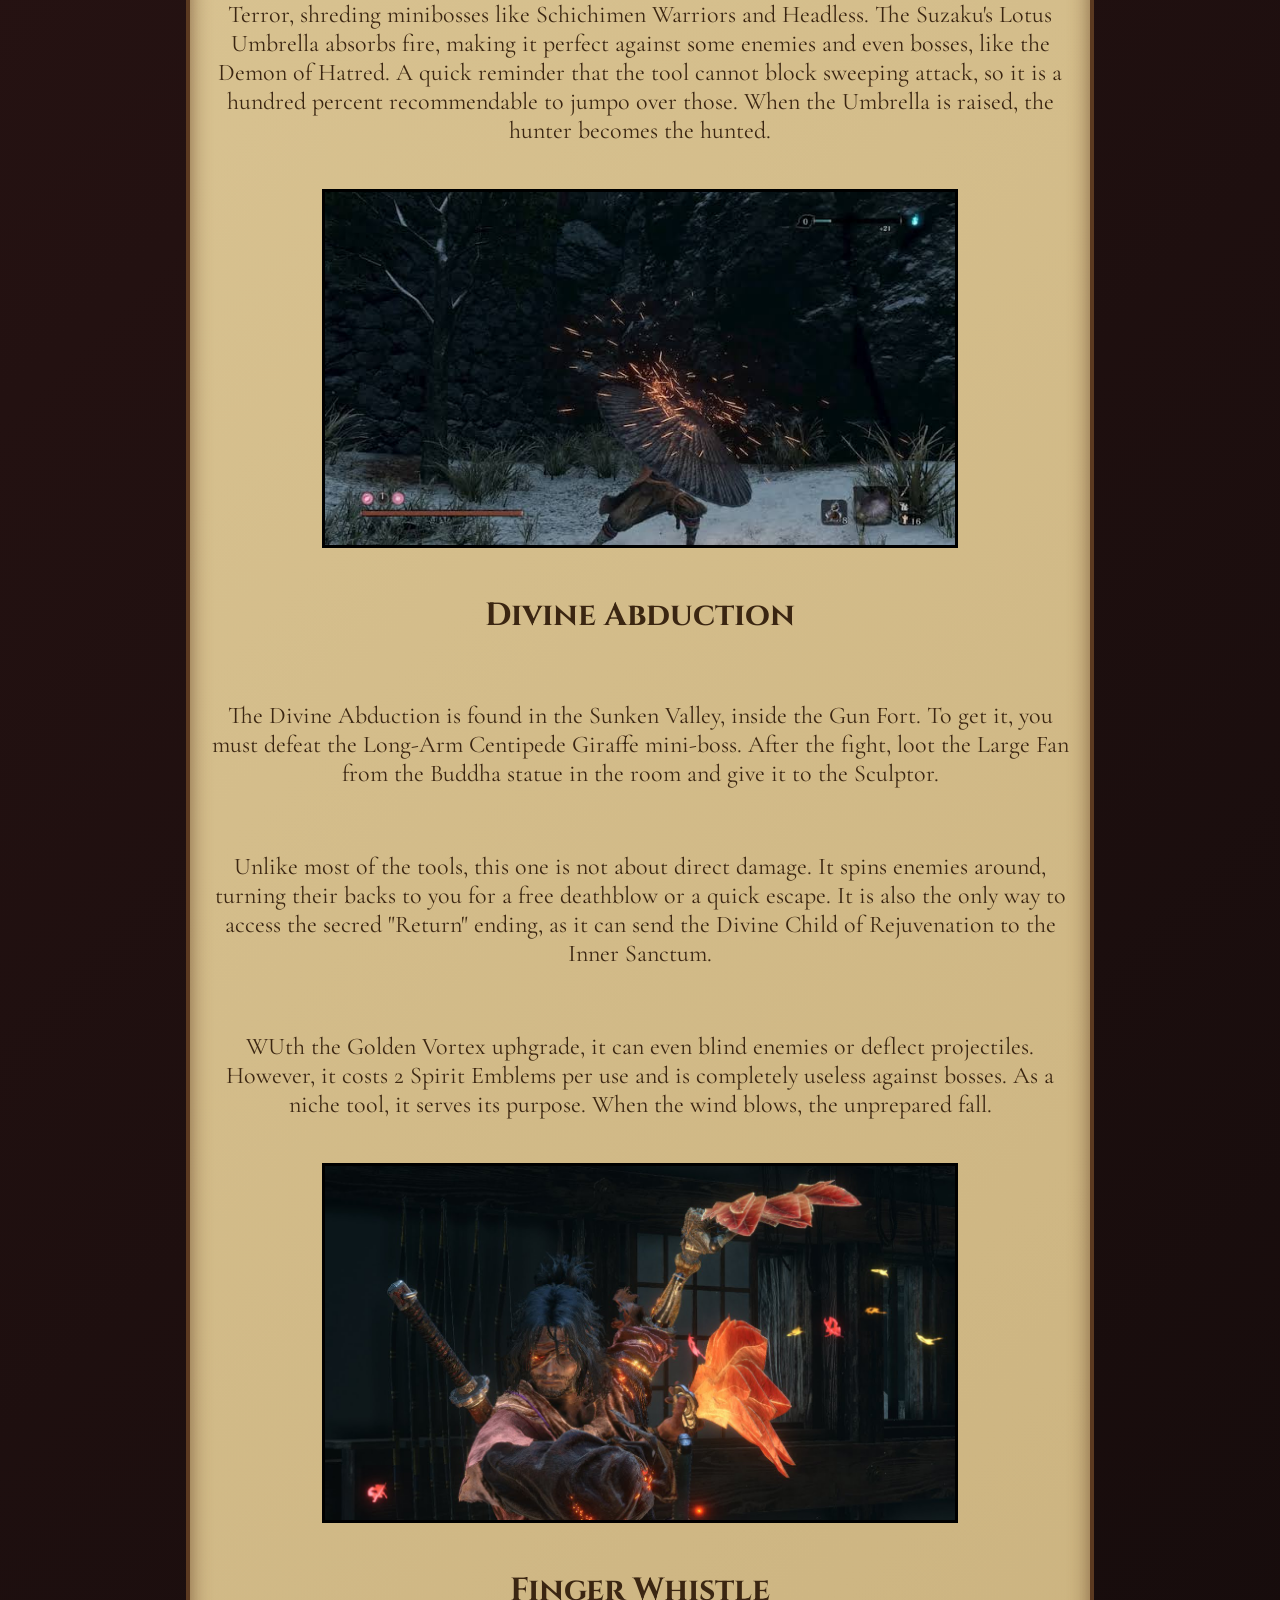
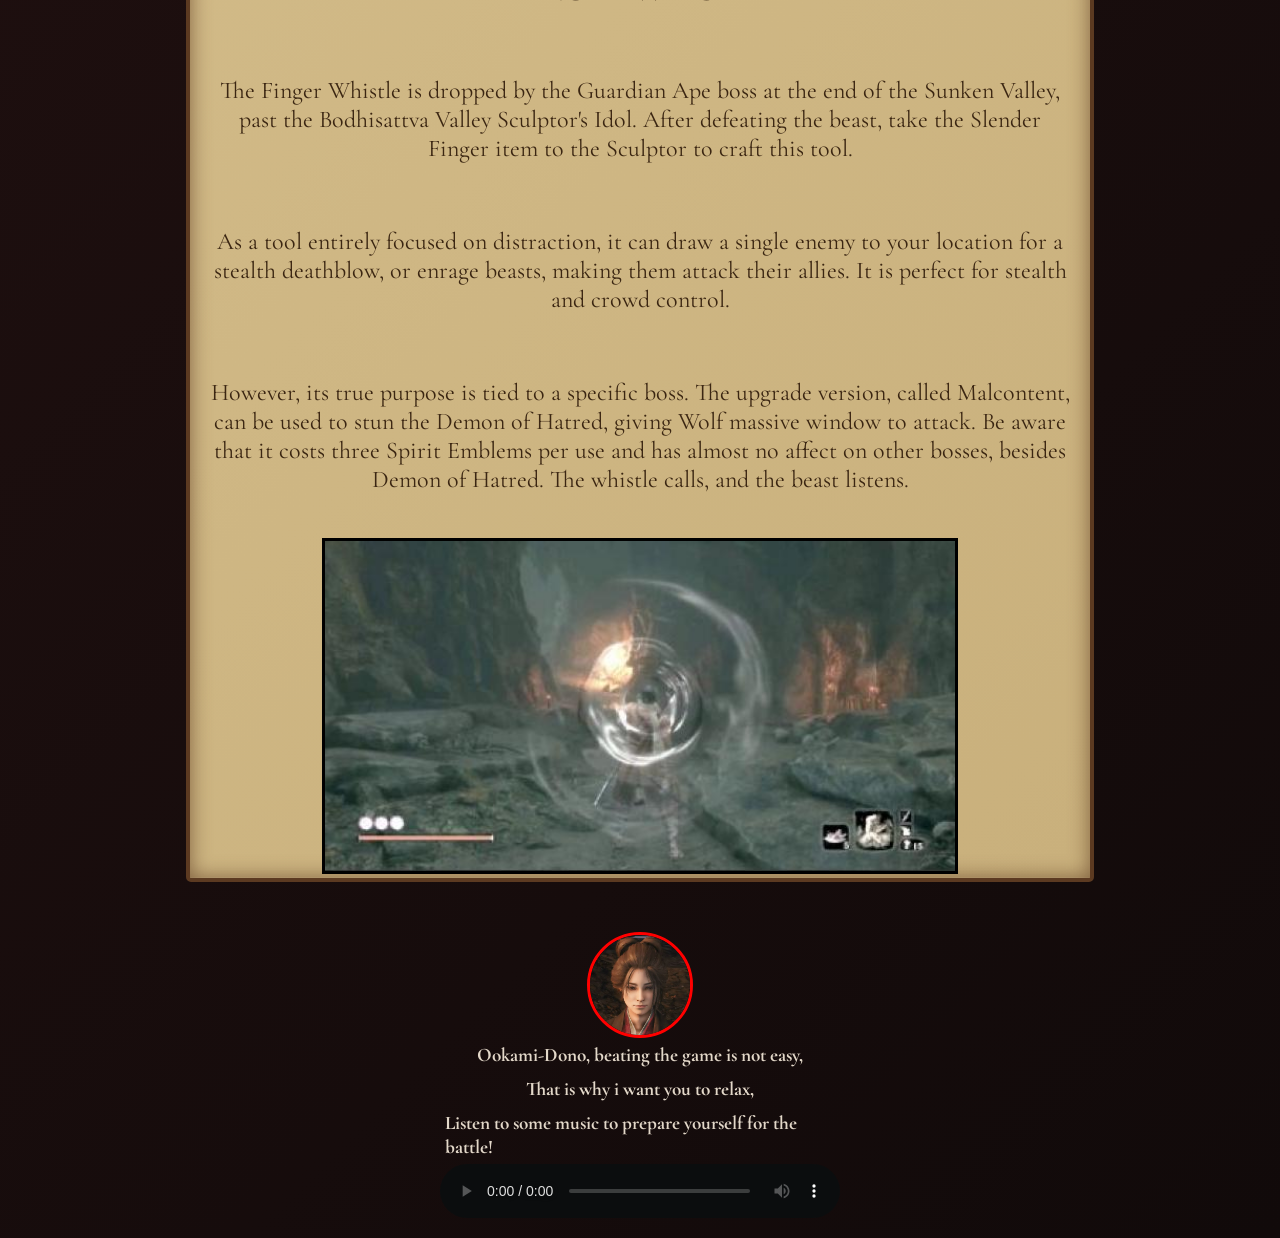
==== commit 6828b556: "Add files via upload" ====
--- a/AboutTheGame.html
+++ b/AboutTheGame.html
@@ -11,6 +11,7 @@
     <link rel="stylesheet" href="Sekiro.css">
     <link href="https://fonts.googleapis.com/css2?family=Cinzel:wght@400..900&family=Cormorant+Garamond:ital,wght@0,300..700;1,300..700&family=Nosifer&display=swap" rel="stylesheet">
     <link href="https://fonts.googleapis.com/css2?family=Cinzel:wght@400..900&family=Cormorant+Garamond:ital,wght@0,300..700;1,300..700&family=Nosifer&display=swap" rel="stylesheet">
+    <link href="https://fonts.googleapis.com/css2?family=Cinzel:wght@400..900&family=Cormorant+Garamond:ital,wght@0,300..700;1,300..700&family=Nosifer&display=swap" rel="stylesheet">
 
     <meta charset="UTF-8">
     <meta name="Author" content="Carlos Henryque">
@@ -23,21 +24,37 @@
     <!--Header-->
 
     <div class="SekiroHeader">
-        <h1>Sekiro: Shadows Die Twice</h1>
-        <h2>Restore Your Honor. Protect Your Master. Hesitation is Defeat.</h2>
+        <h1 id="SekiroTitle">Sekiro: Shadows Die Twice</h1>
+        <h2 id="SekiroSubtitle">Restore Your Honor. Protect Your Master. Hesitation is Defeat.</h2>
+    </div>
+
+    <!--Shura Mode-->
+
+    <div class="Shura">
+
+        <h1 id="MainTitle">Shura Mode - Demon Awakening</h1>
+        <img src="SekiroImages/ShuraMode.jpg">
+        <p id="shurap">Shura is a demonic state capable of turning a warrior into a mindless, bloodthirsty killing machine. If you want to shred humanity within you, type "shura" below. Remember: actions have consequences!</p>
+
+        <input type="text" id="shurainput"><br>
+        <button onclick="ShuraAwakening()">Become a demon</button>
+
     </div>
 
     <!--Presenting the Game-->
 
     <div class="SekiroPresentation">
+
         <p>Hesitation is defeat. Take a step wrong and be punished. Play as Wolf, a skilled shinobi that must protect his master, Kuro, at all costs. Or betray those who supported you in the course of the game and let the flames of Shura consume you, becoming a real demon. The choice is yours, and so is the consequences.</p>
-        <img src="SekiroImages/SekiroGood.jpg">
-        <img src="SekiroImages/SekiroShura.png">
+        <img src="SekiroImages/SekiroGood.jpg" id="GoodEnding">
+        <img src="SekiroImages/SekiroShura.png" id="BadEnding">
+
     </div>
 
     <!--Weapons-->
 
     <div class="SekiroPresentation">
+        
         <p>When you hear the word "Shinobi", you automatically think about sword. Here, is no different. Kusabimaru is your trusty companion, given by Kuro, the divine heir, the first time you see him. You can attack, deflect, use special attacks and combine its combos with your <span>Prosthetic Tools</span>, which is a topic we will address later in this page.</p>
         <p>Kusabimaru is not the only sword in the game. In order to make Kuro's dream of becomming mortal become true, we must advance through the game. We must defeat Genichiro, enter Senpo Temple, reach the Main Hall, defeat the Folding Screen Monkeys and, after all the efforts, receive the Blade from the Divine Child who is in the Inner Sanctum.</p>
         <p>With a cost of three Spirit Emblems, you can use the Mortal Draw attack. It is a high-damage attack that is excellent to break postures and tear enemies's HP. By pressing L1 + R1 on PlayStation, LT + RB on Xbox or Left Button + Right Button, Wolf will perform a extended-range slash. A more powerful version of the move can be unlocked in the skill tree, and is called Enpowered Mortal Draw.</p>
@@ -202,12 +219,30 @@
         <!--Umbrella-->
 
         <h1>Loaded Umbrella</h1>
-        <p></p>
-        <p></p>
-        <p></p>
+        <p>The load the Umbrella is, without a doubt, top 3 three Prosthetic Tools in the game. In order to achieve this beauty, travel to the Old Grace Sculptor's idol in Ashina Castle. From the idol, go toward the edge and look down over the cliff. Drop down onto the roof of the building below that has a hole in the roof. Enter the building through the hole to talk to Blackhat Badger. Buy the Iron Fortress from him. If the merchant is no longer there, you can check the item lying where he stood or check the Offering Box at the Dilapidated Temple.</p>
+        <p>This masterpiece allows Wolf to block attacks from all directions and move while guarding. The deflect window is much more forgiving that using your katana. With the Projected Force skill, you can unleash a power a powerful Cross Slash directly out of your guard. A must-have tool for Apparition bosses, fire enemies, and anyone who struggles with perfectly timed sword deflects.</p>
+        <p>However, its true potential lies in the upgrades. The Phoenix's Lilac Umbrella negates Terror, shreding minibosses like Schichimen Warriors and Headless. The Suzaku's Lotus Umbrella absorbs fire, making it perfect against some enemies and even bosses, like the Demon of Hatred. A quick reminder that the tool cannot block sweeping attack, so it is a hundred percent recommendable to jumpo over those. When the Umbrella is raised, the hunter becomes the hunted.</p>
         <img src="Tools/UmbrellaGameplay.jpeg">
 
-    </div>
+        <!--Divine Abduction-->
+
+        <h1>Divine Abduction</h1>
+        <p>The Divine Abduction is found in the Sunken Valley, inside the Gun Fort. To get it, you must defeat the Long-Arm Centipede Giraffe mini-boss. After the fight, loot the Large Fan from the Buddha statue in the room and give it to the Sculptor.</p>
+        <p>Unlike most of the tools, this one is not about direct damage. It spins enemies around, turning their backs to you for a free deathblow or a quick escape. It is also the only way to access the secred "Return" ending, as it can send the Divine Child of Rejuvenation to the Inner Sanctum.</p>
+        <p>WUth the Golden Vortex uphgrade, it can even blind enemies or deflect projectiles. However, it costs 2 Spirit Emblems per use and is completely useless against bosses. As a niche tool, it serves its purpose. When the wind blows, the unprepared fall.</p>
+        <img src="Tools/DivineAbductionGameplay.jpg">
+
+        <!--Finger Whistle-->
+
+        <h1>Finger Whistle</h1>
+        <p>The Finger Whistle is dropped by the Guardian Ape boss at the end of the Sunken Valley, past the Bodhisattva Valley Sculptor's Idol. After defeating the beast, take the Slender Finger item to the Sculptor to craft this tool.</p>
+        <p>As a tool entirely focused on distraction, it can draw a single enemy to your location for a stealth deathblow, or enrage beasts, making them attack their allies. It is perfect for stealth and crowd control.</p>
+        <p>However, its true purpose is tied to a specific boss. The upgrade version, called Malcontent, can be used to stun the Demon of Hatred, giving Wolf massive window to attack. Be aware that it costs three Spirit Emblems per use and has almost no affect on other bosses, besides Demon of Hatred. The whistle calls, and the beast listens.</p>
+        <img src="Tools/WhistleGameplay.jpg">
+
+    </div>
+
+    <!--Sugars-->
 
     <!--Sekiro Button-->
 
@@ -219,15 +254,20 @@
 
     <div class="ControllingAudio">
         
-        <img src="SekiroImages/Emma.jpg">
-        <p>Ookami-Dono, beating the game is not easy,</p>
-        <p>That is why i want you to relax,</p>
-        <p>Listen to some music to prepare yourself for the battle!</p>
-
-        <audio controls loop>
+        <img src="SekiroImages/Emma.jpg" id="musicIcon">
+        <p id="p1">Ookami-Dono, beating the game is not easy,</p>
+        <p id="p2">That is why i want you to relax,</p>
+        <p id="p3">Listen to some music to prepare yourself for the battle!</p>
+
+        <audio controls loop id="SekiroSong">
             <source src="Songs/ThemeSong.mp3" type="audio/mpeg">
         </audio>
-    </div>
+
+    </div>
+
+    <!--JS connecting-->
+
+    <script src="jskiro.js"></script>
 
 </body>
 
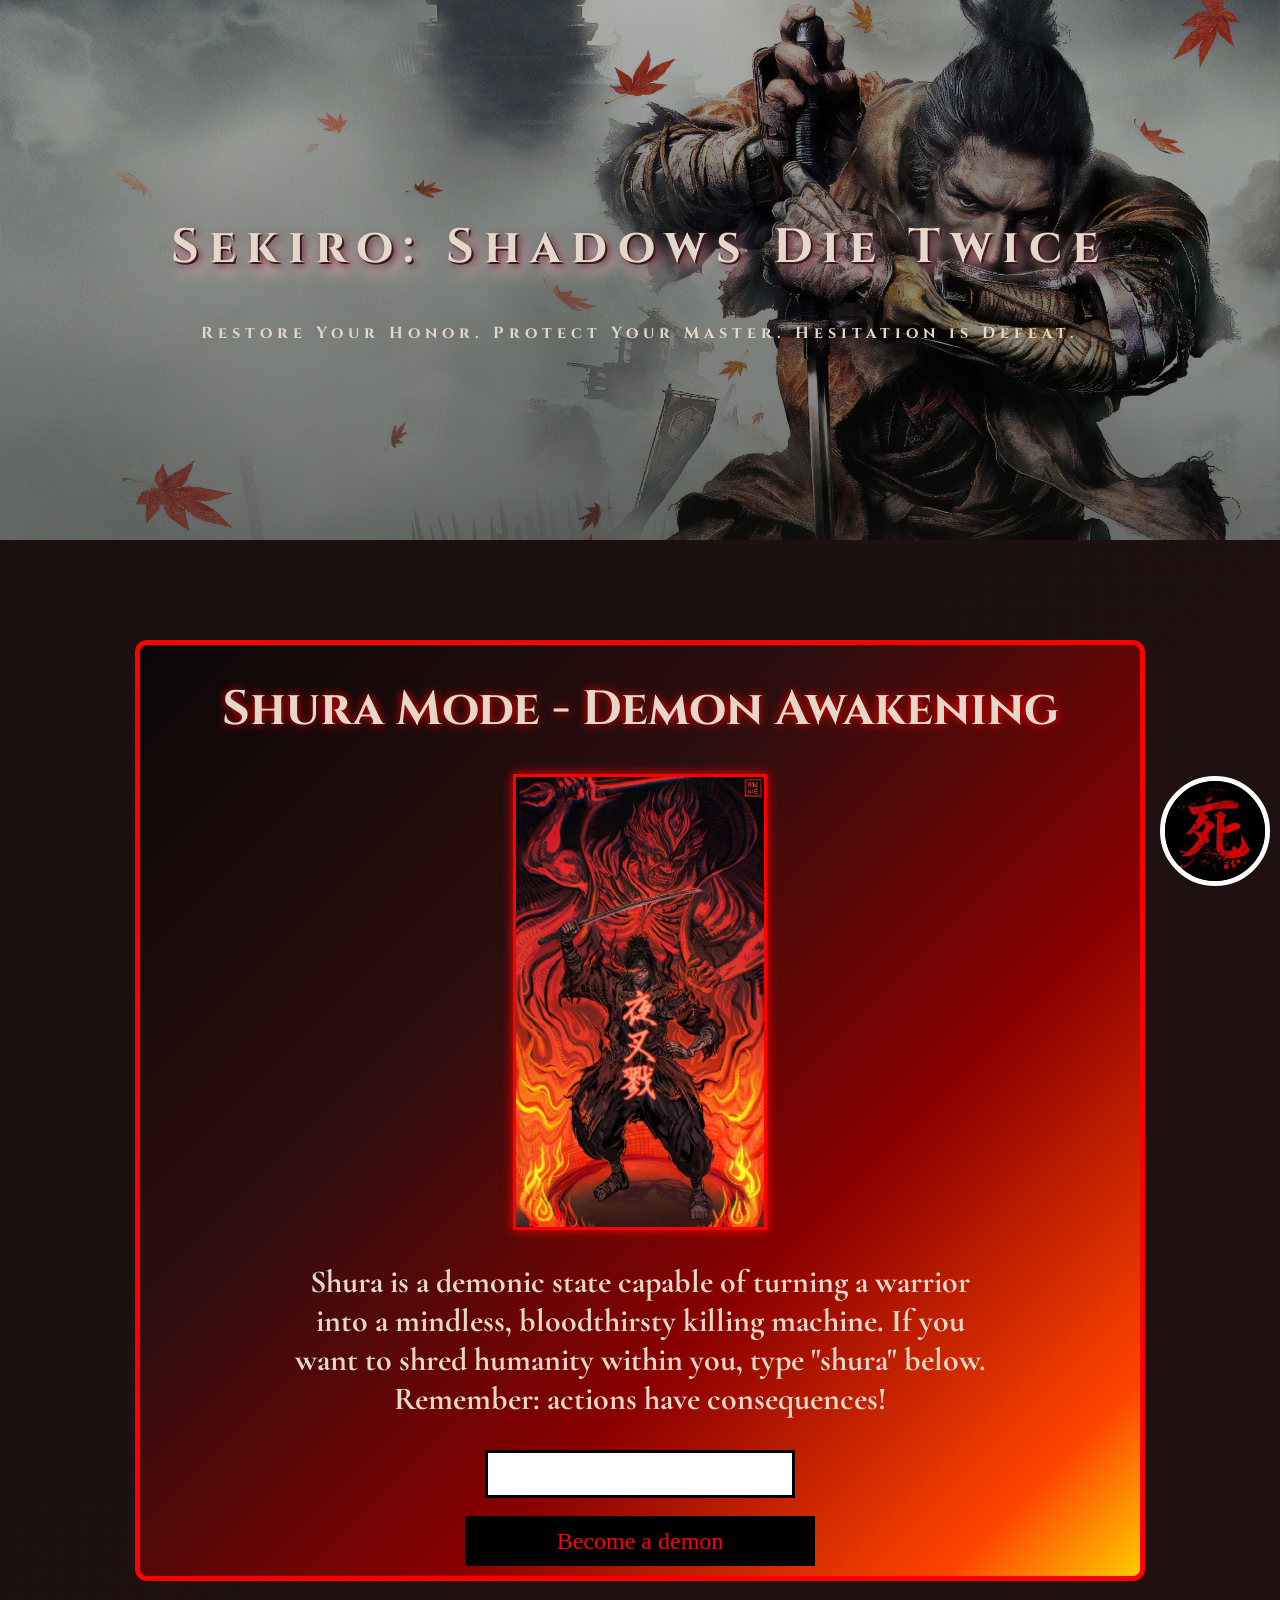
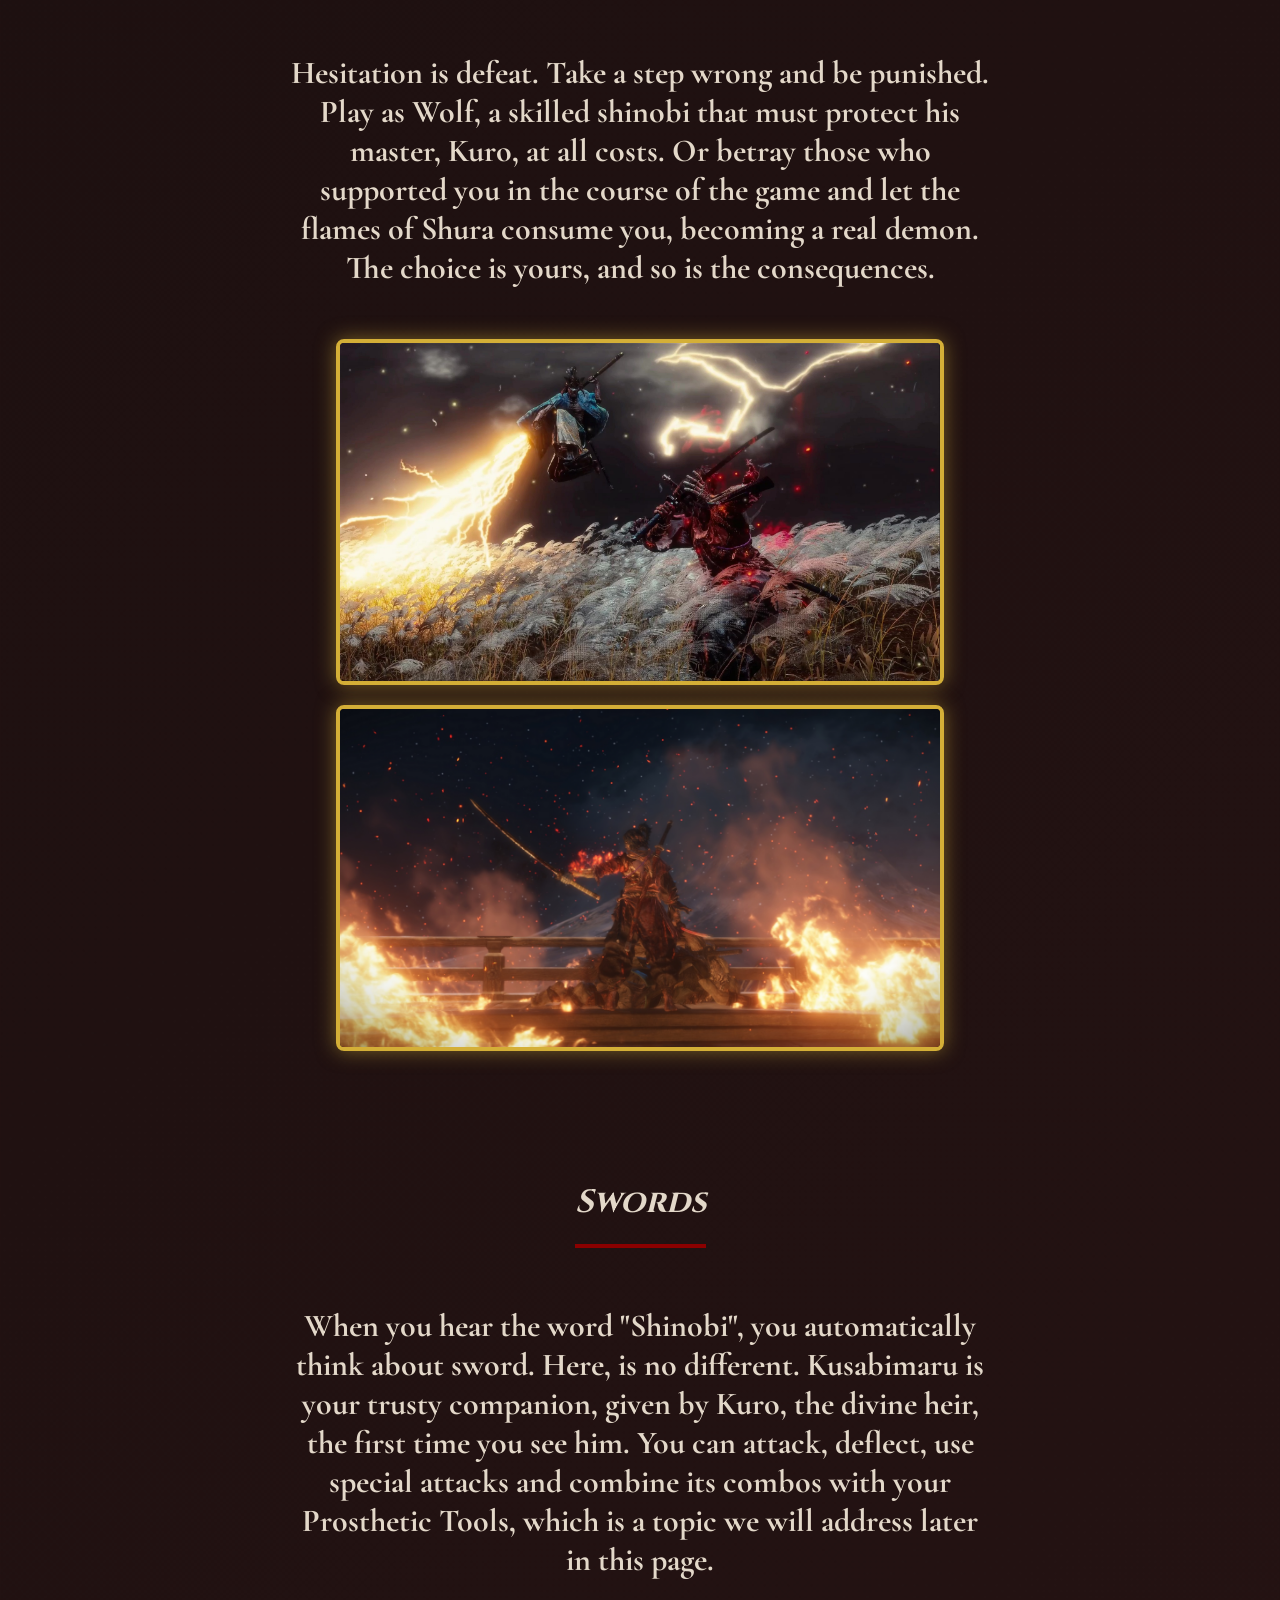
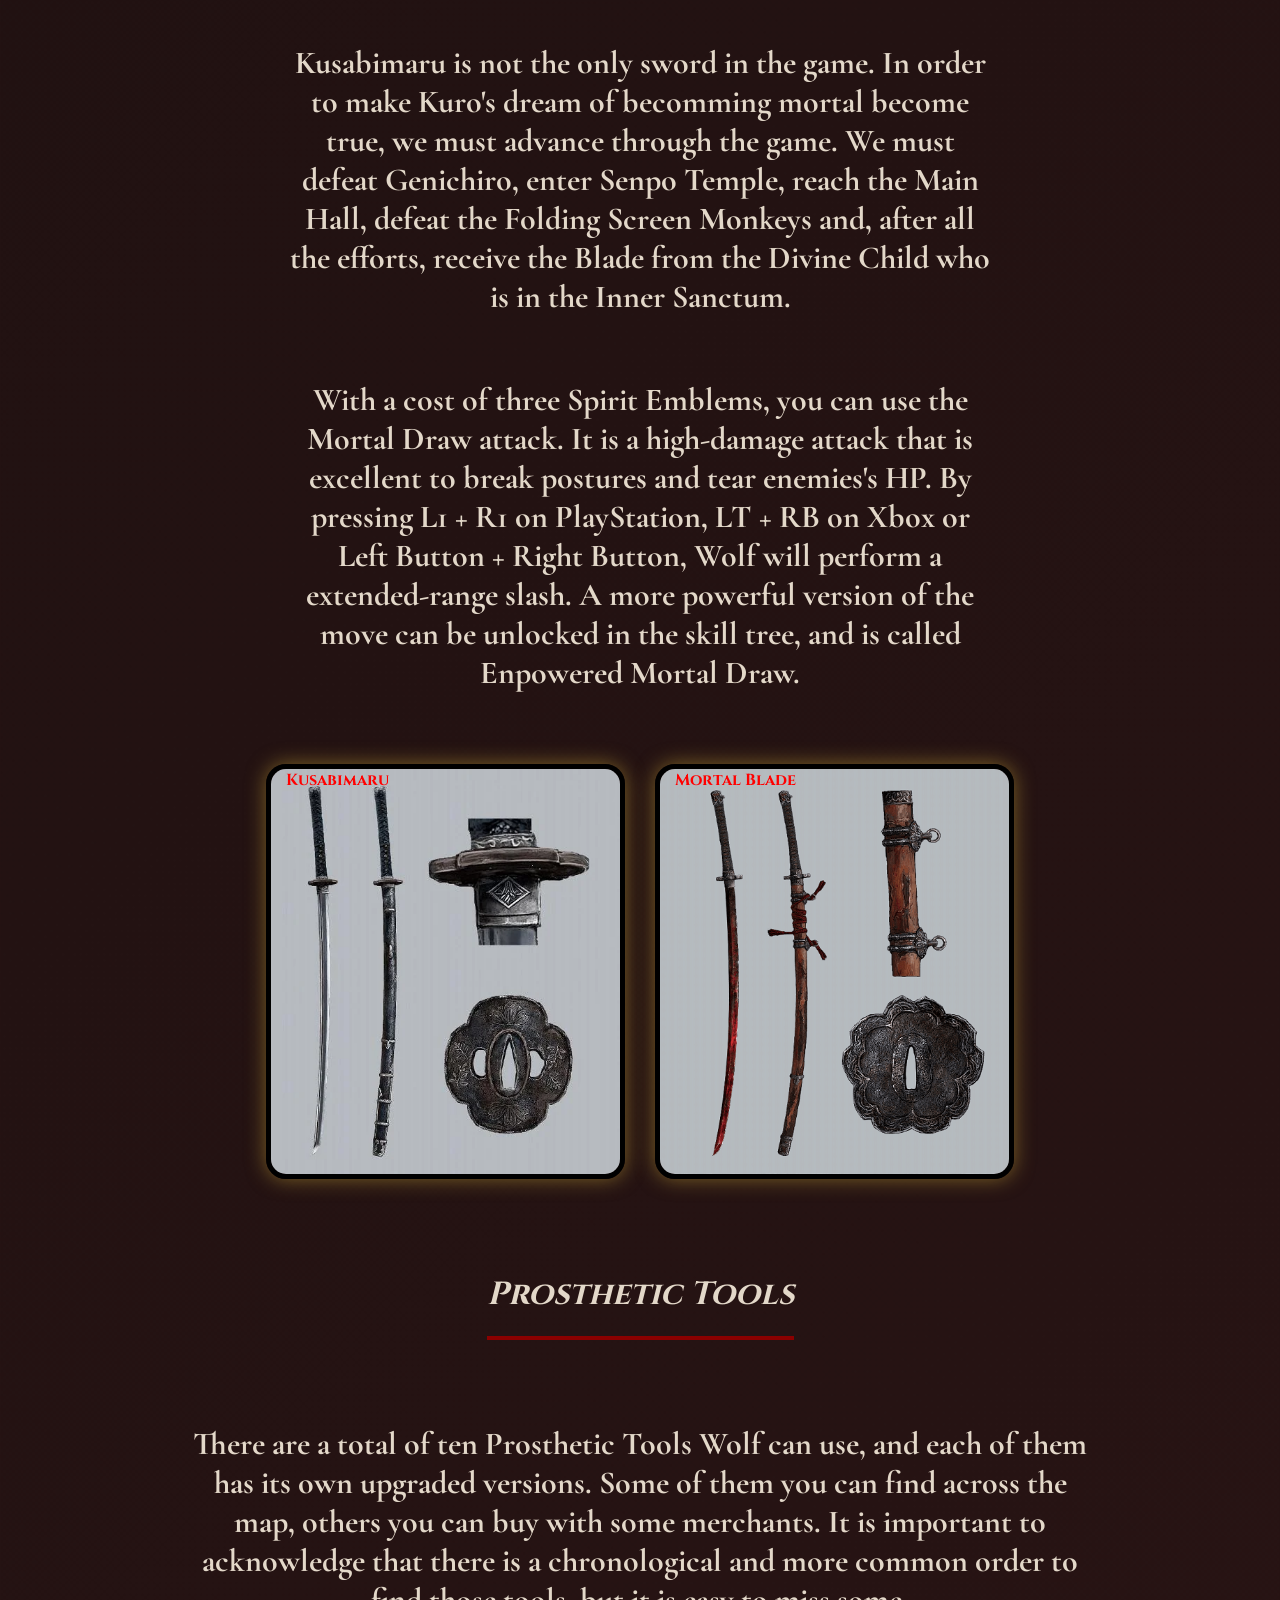
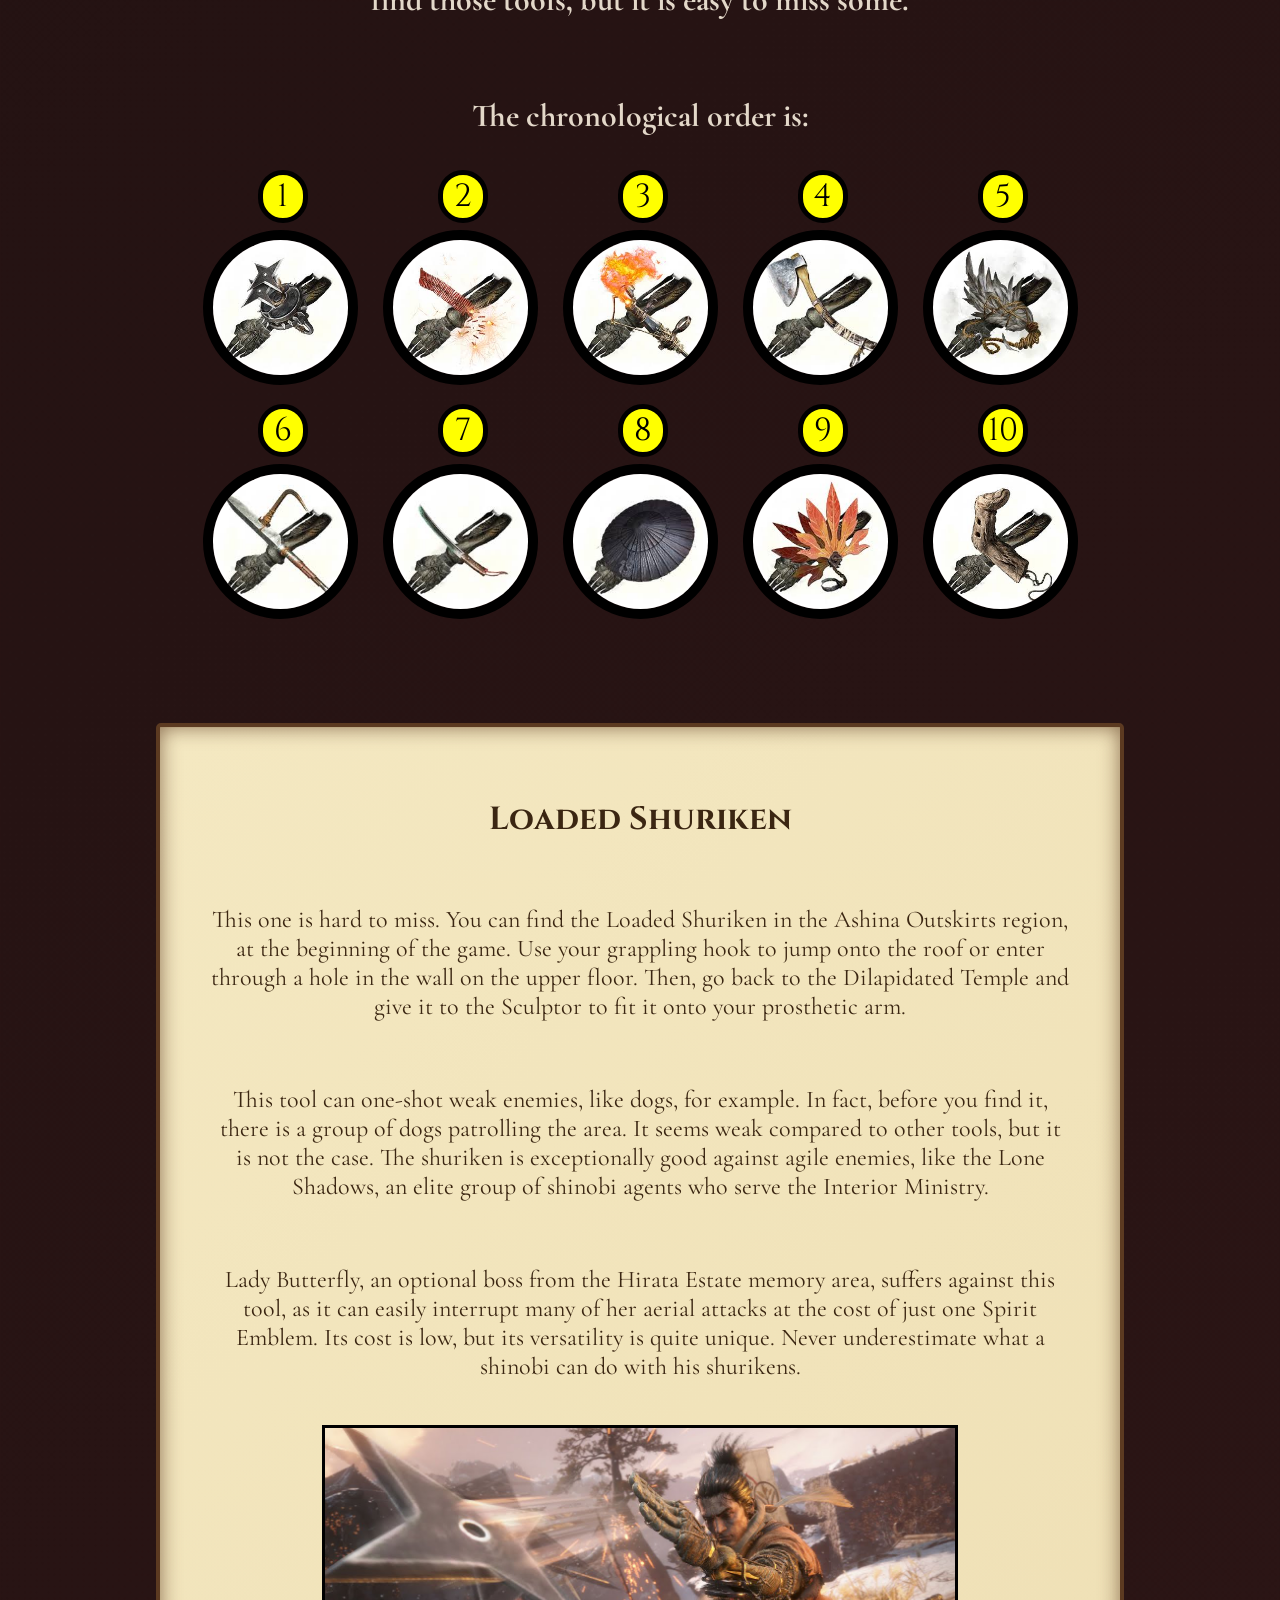
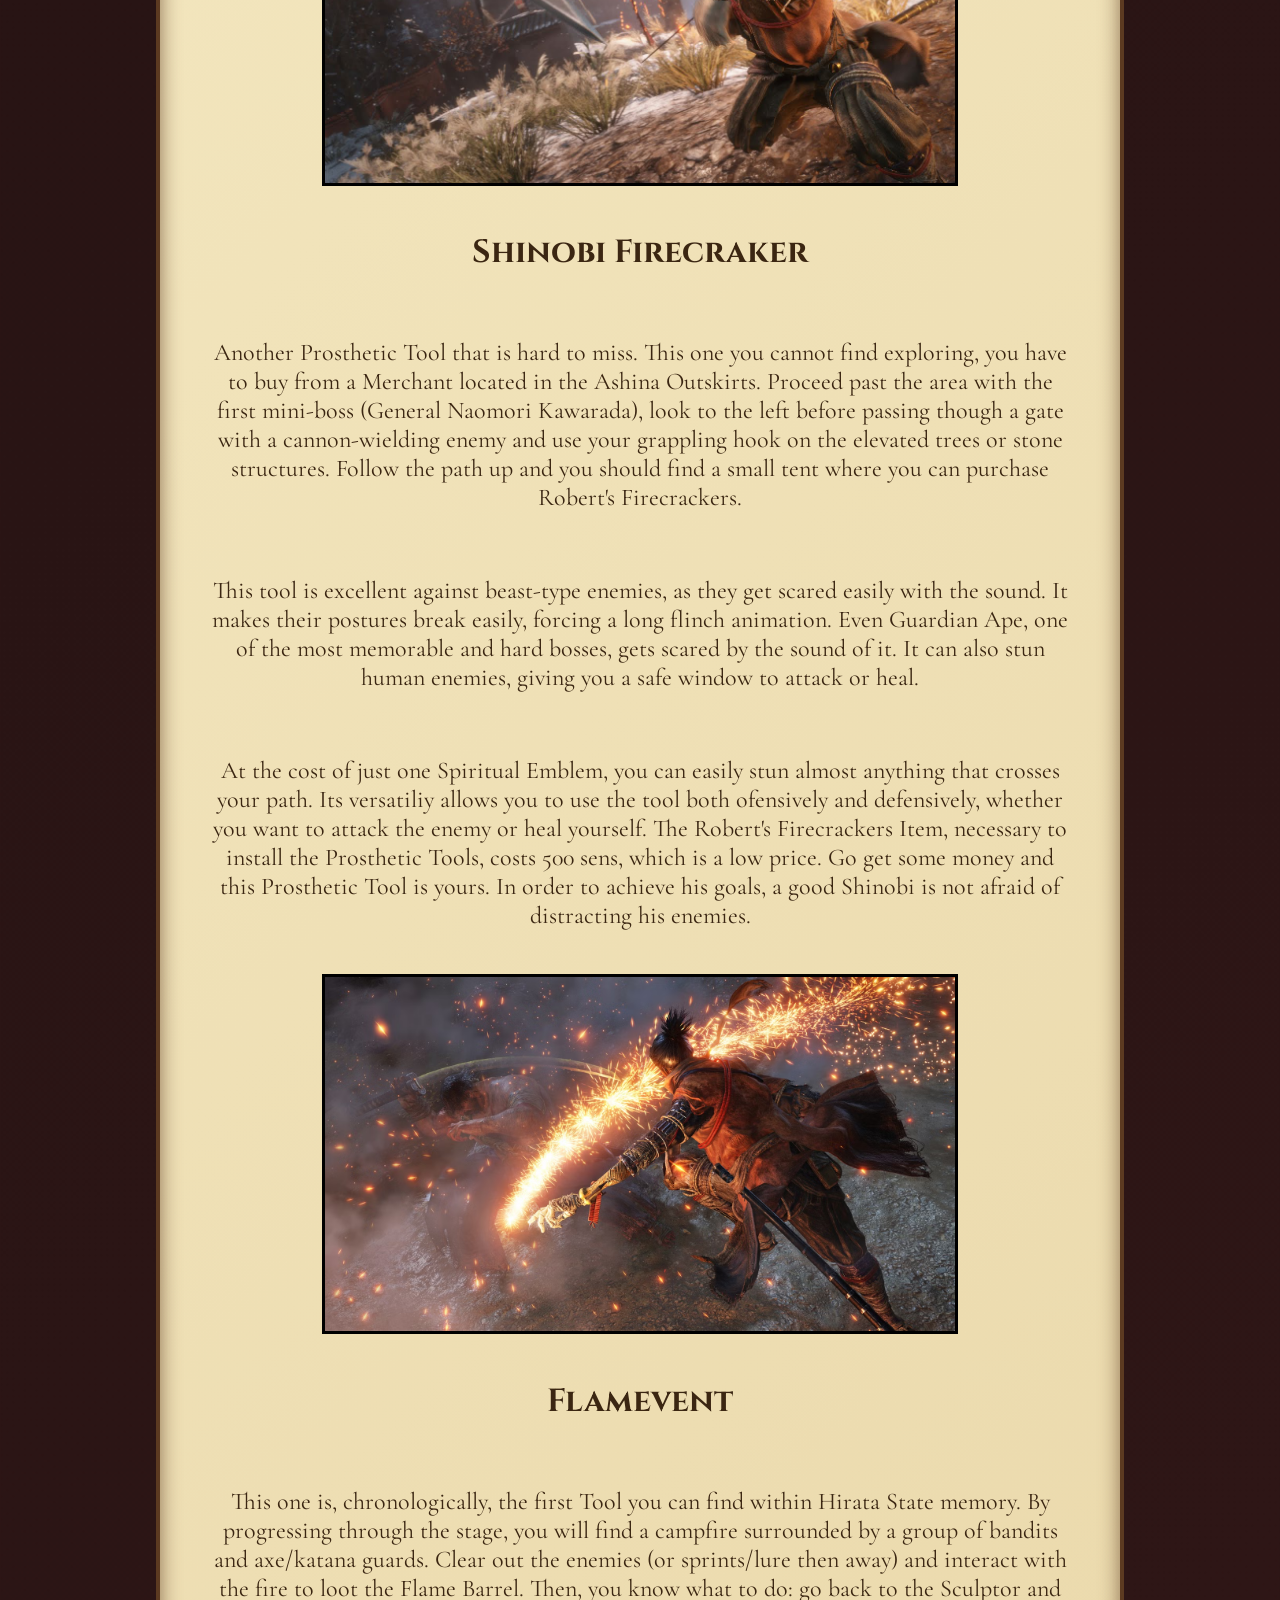
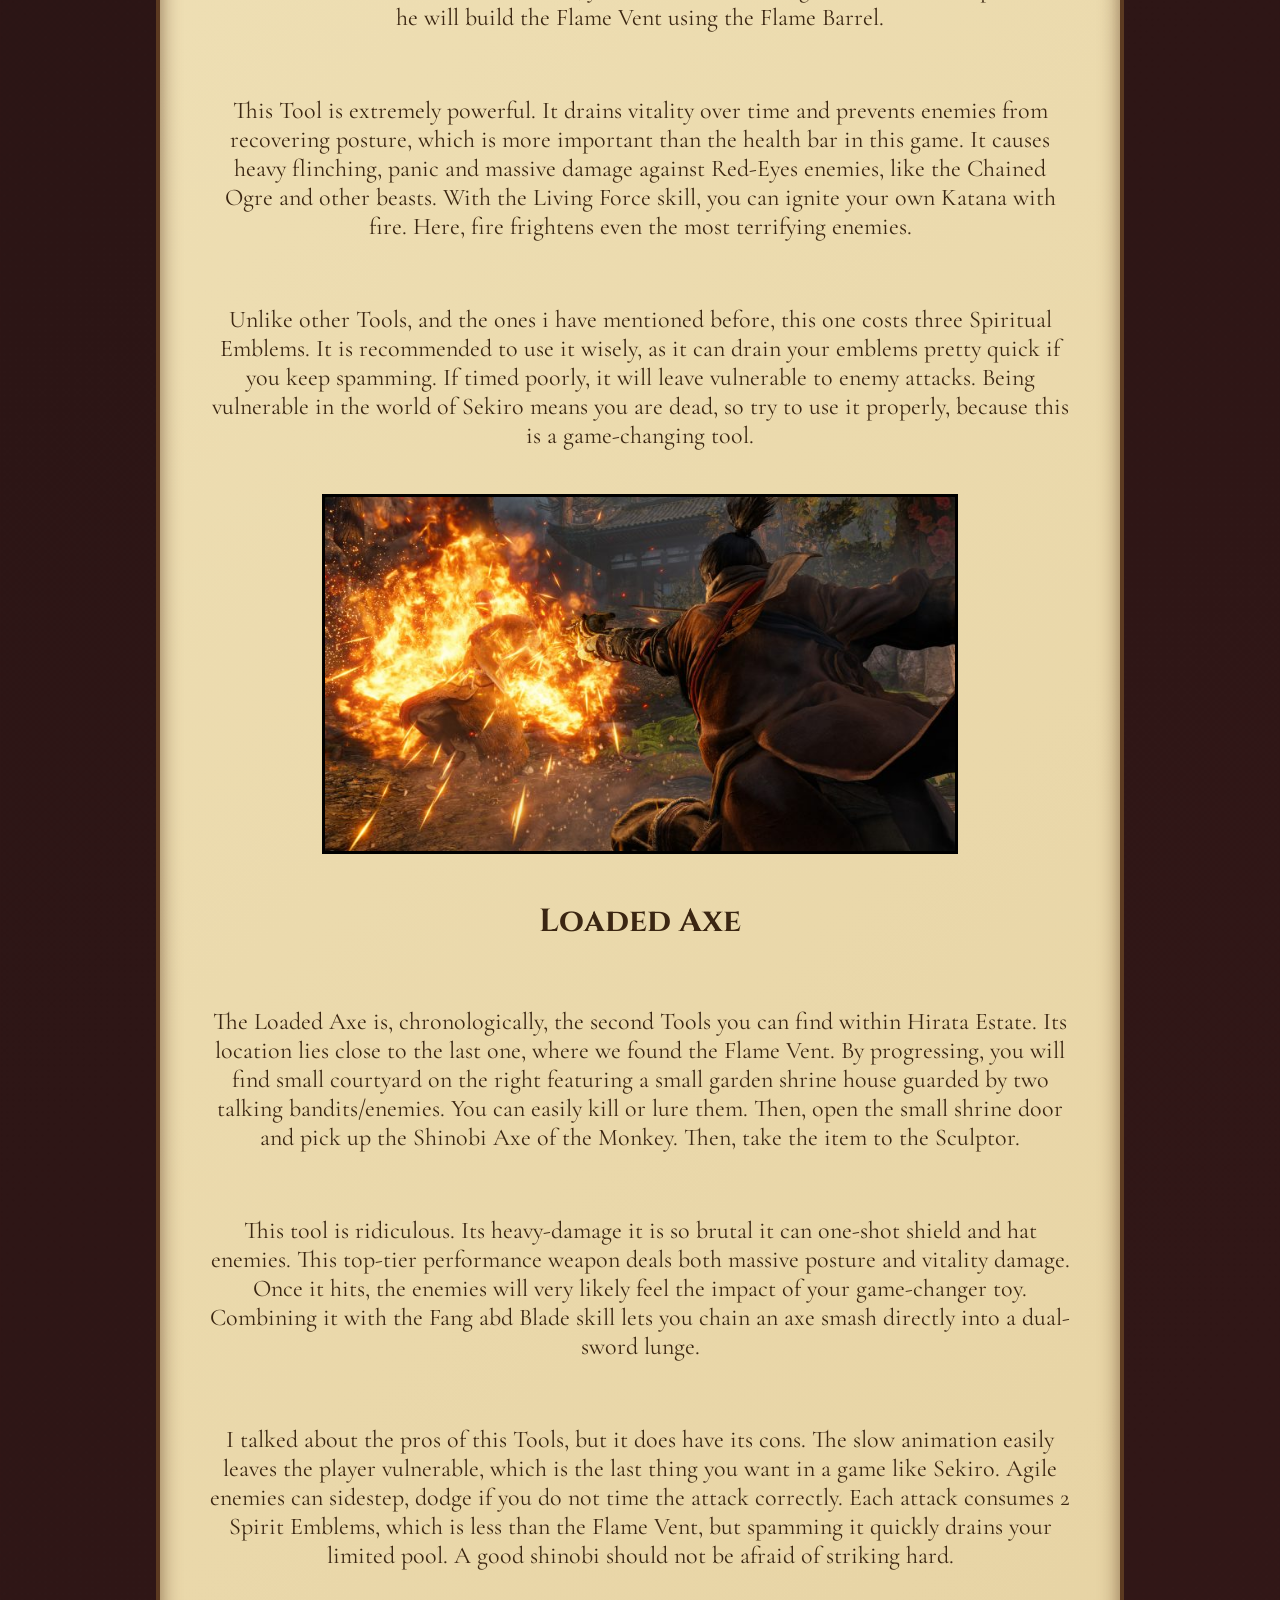
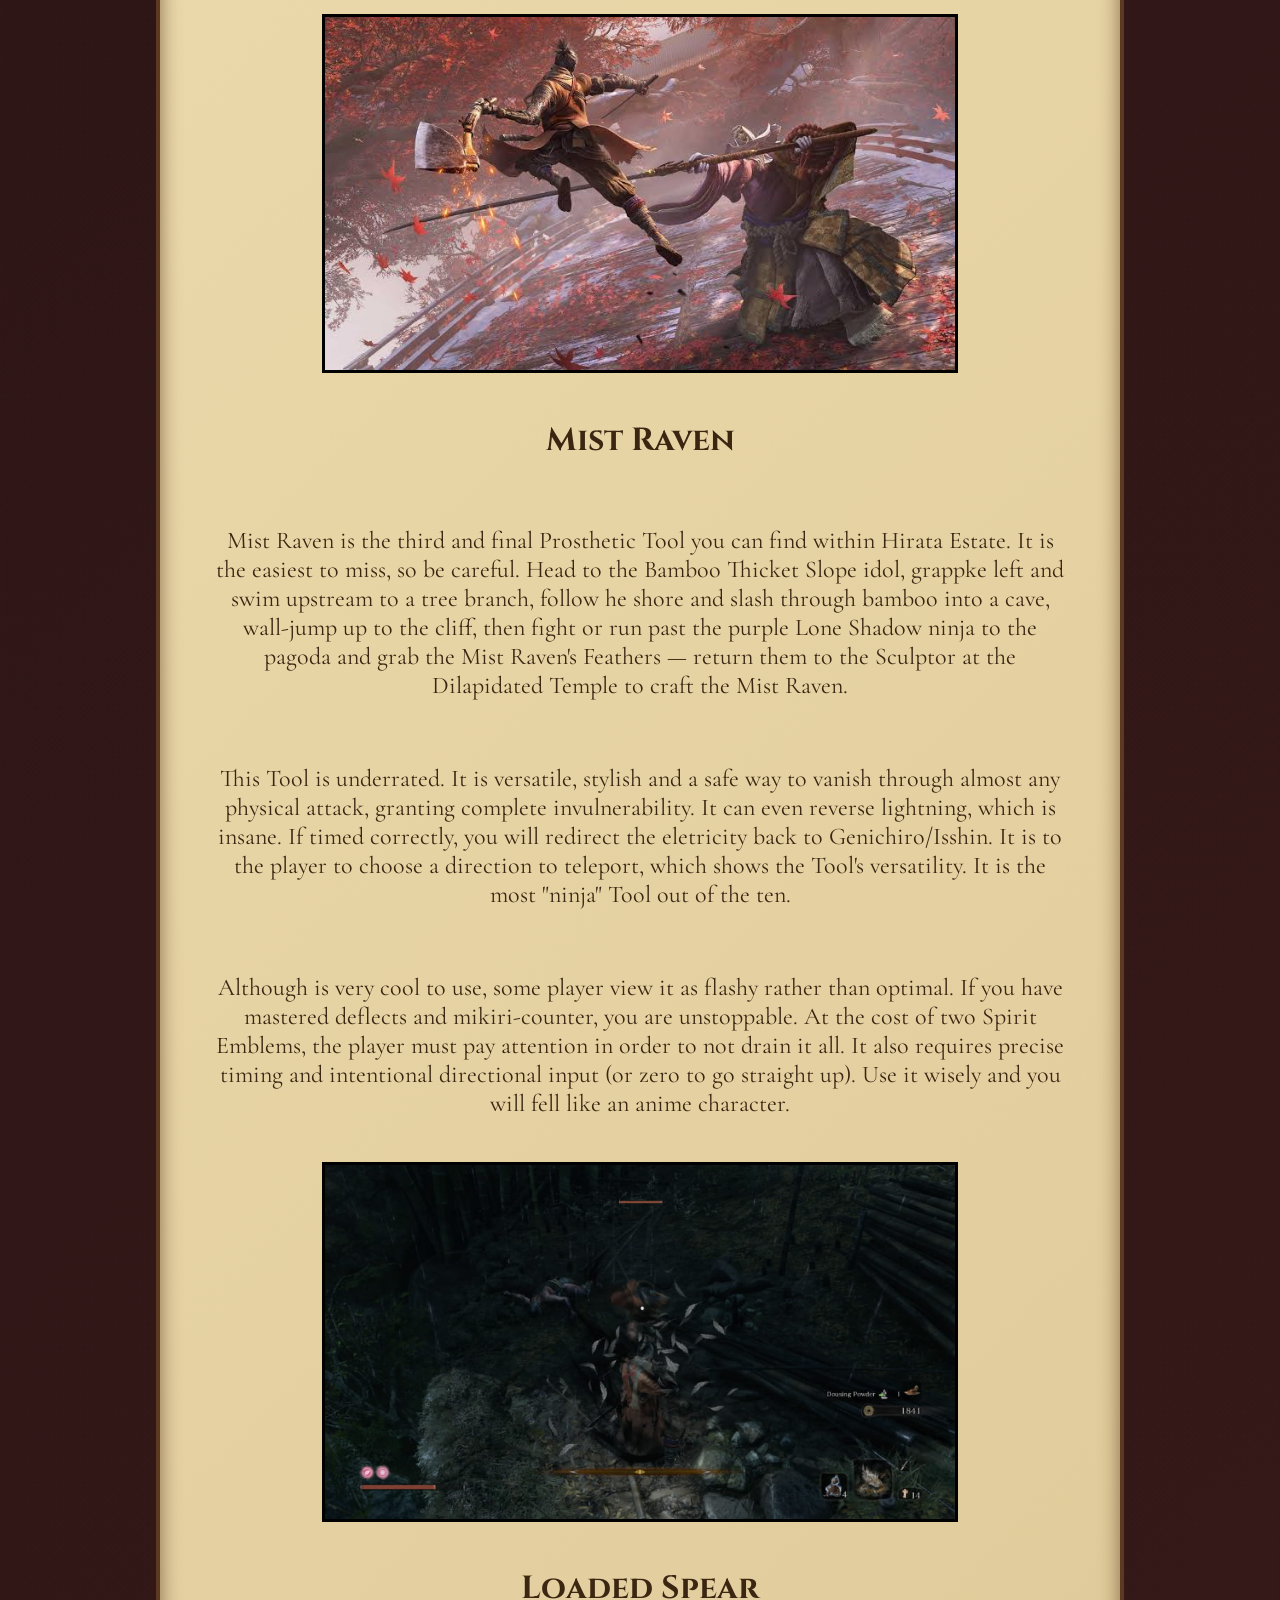
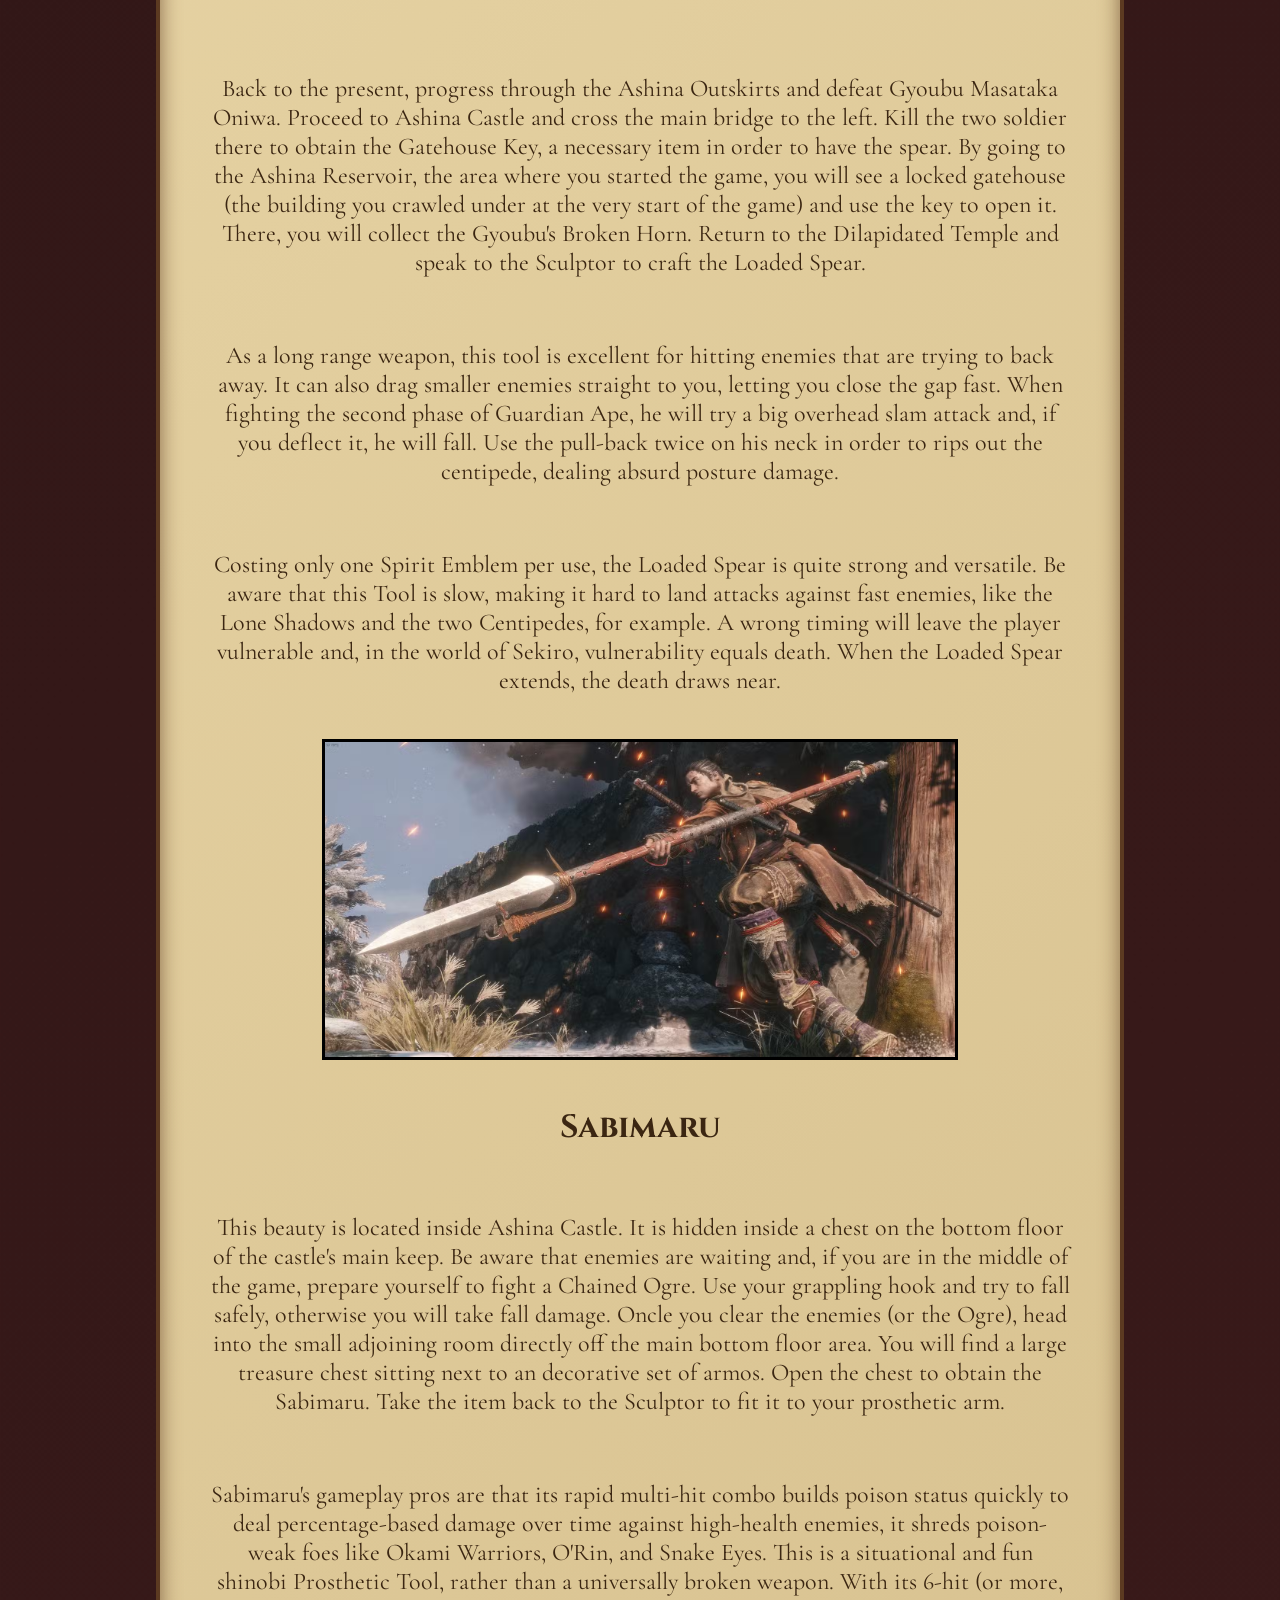
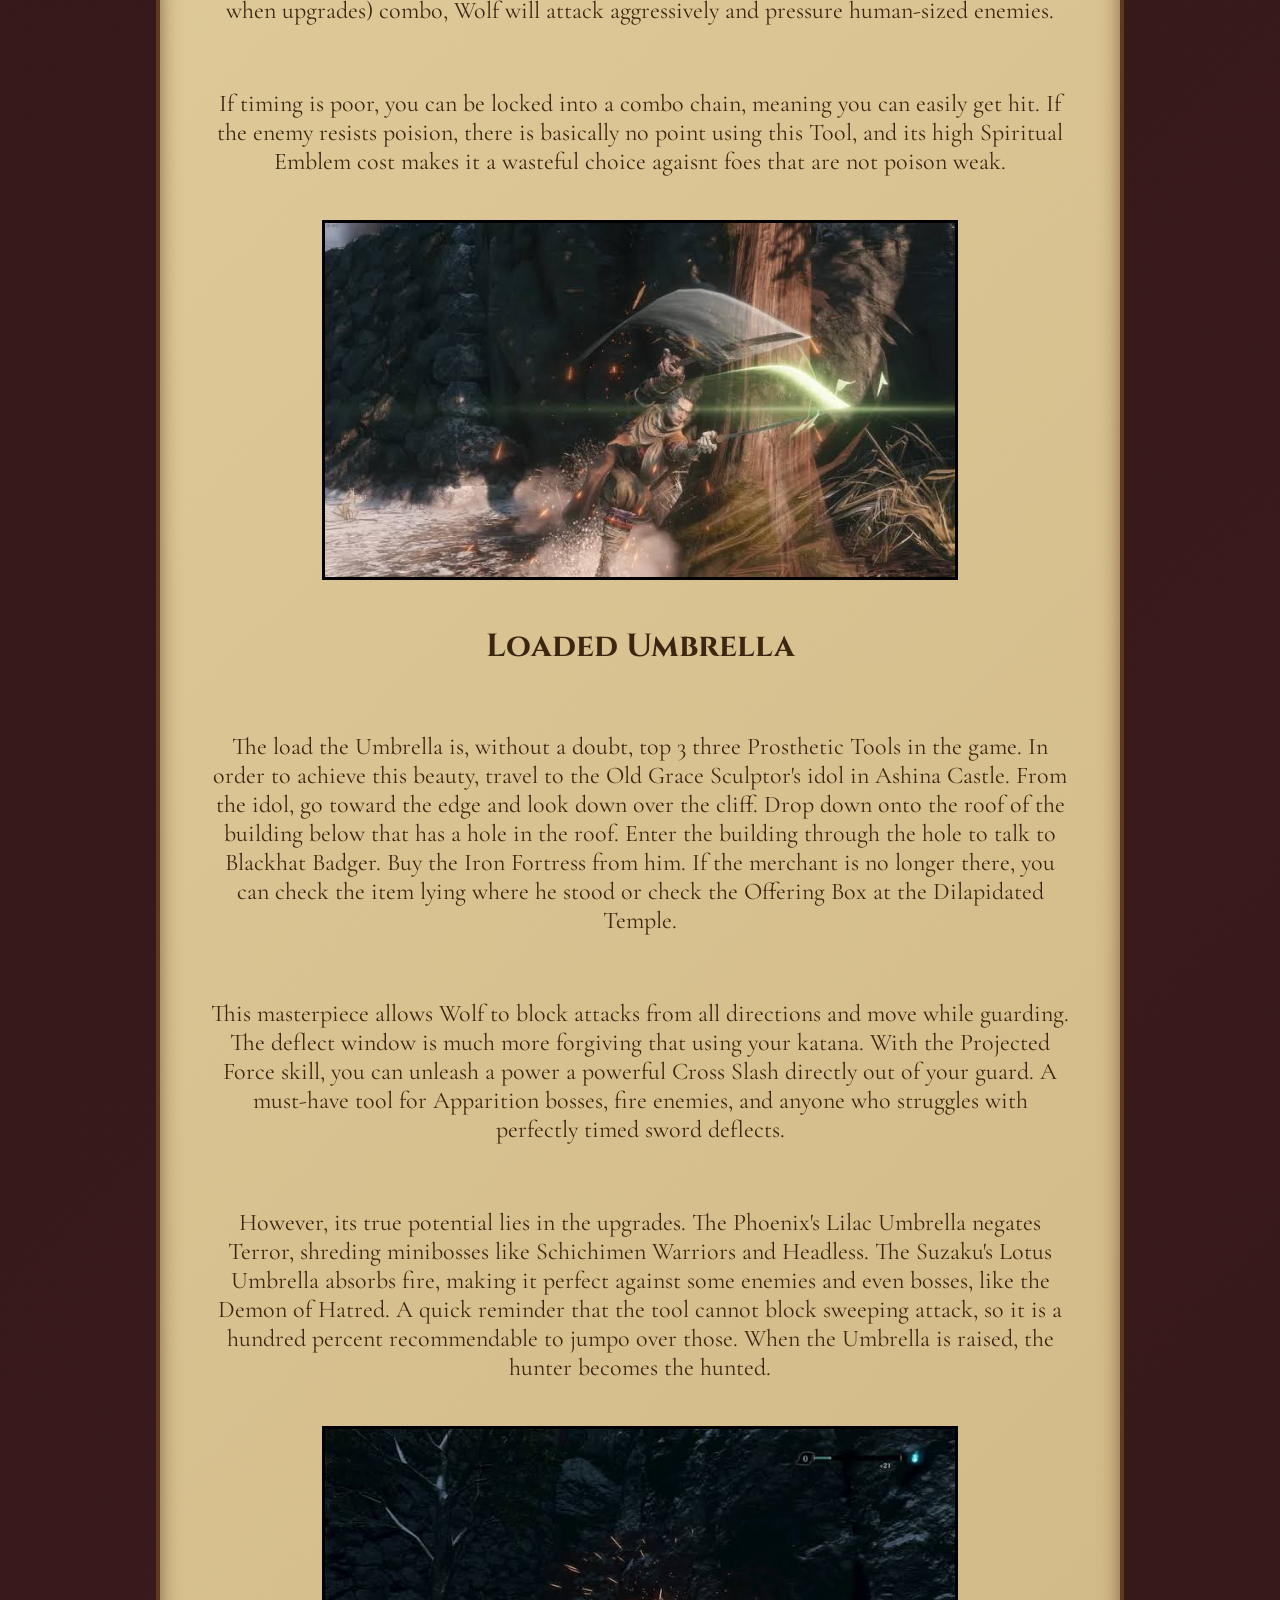
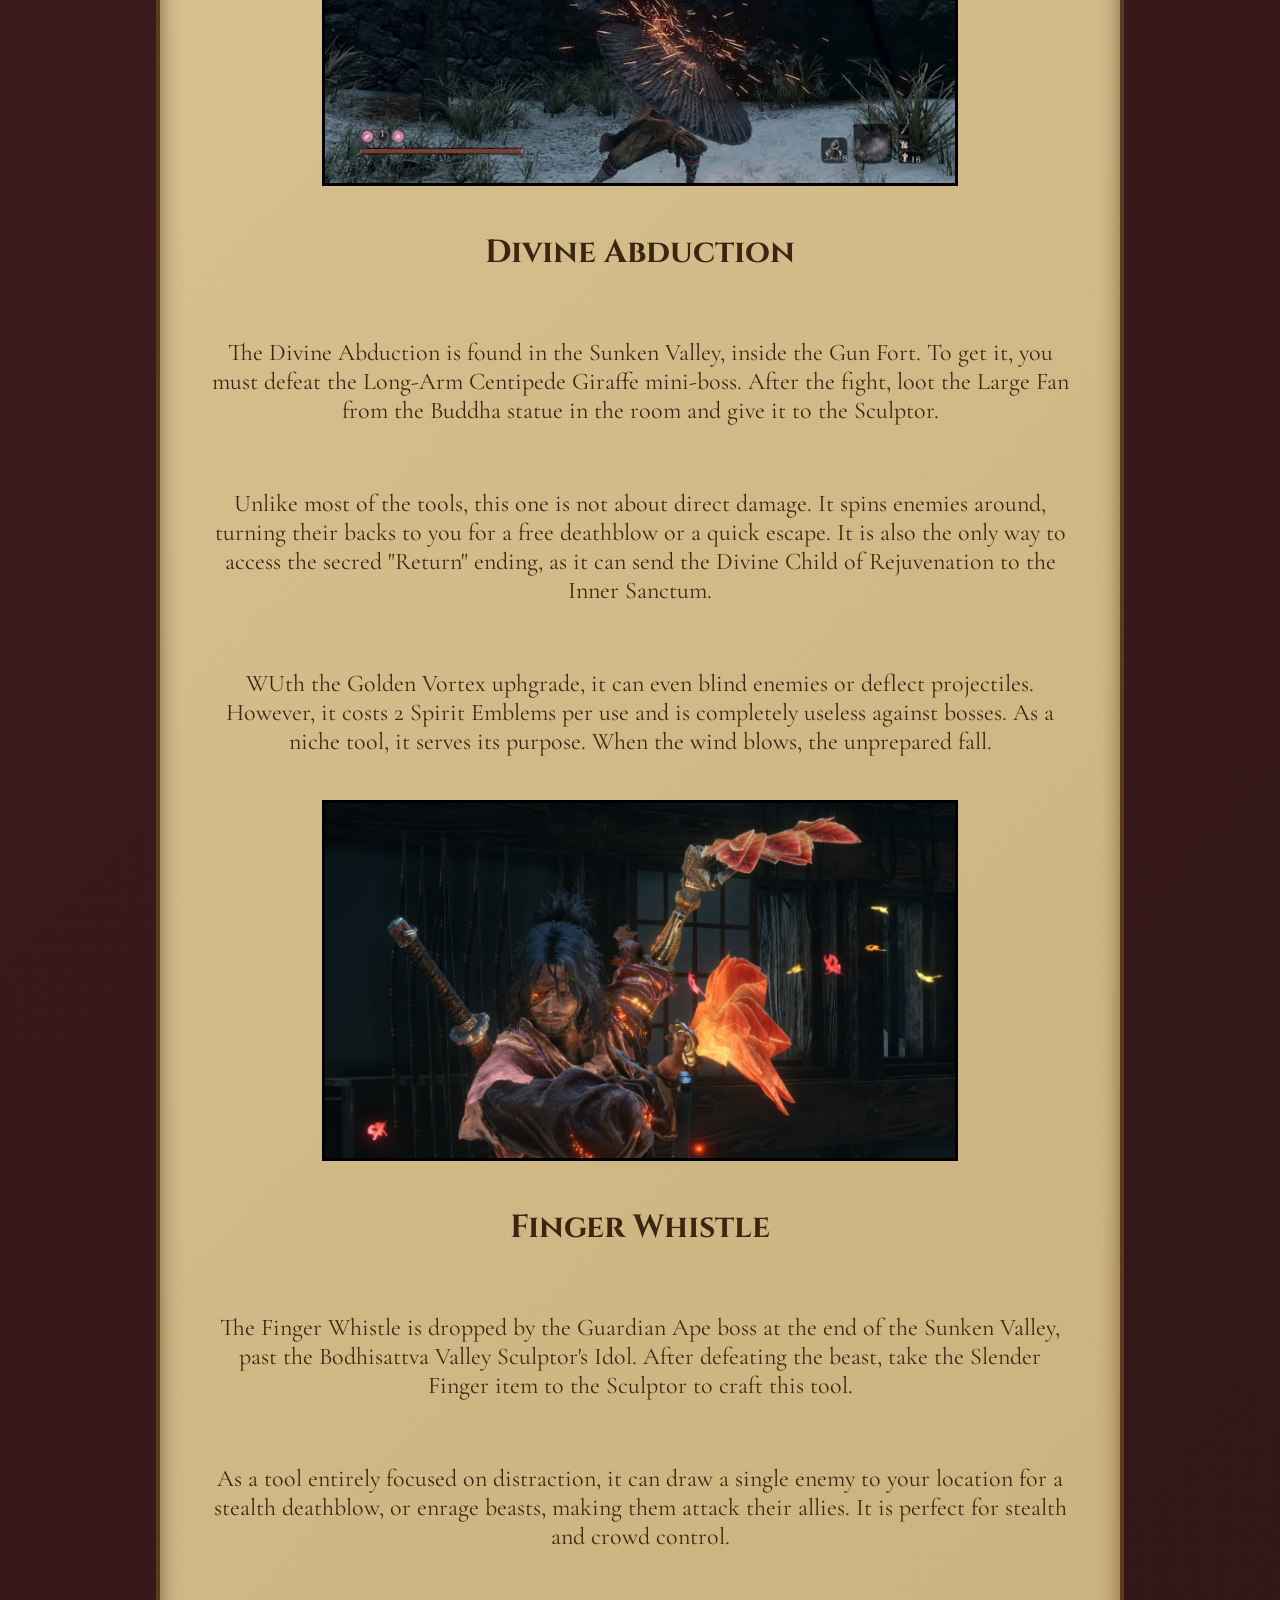
==== commit 579dab0b: "Salvando arquivos locais antes de sincronizar" ====
--- a/AboutTheGame.html
+++ b/AboutTheGame.html
@@ -33,7 +33,7 @@
     <div class="Shura">
 
         <h1 id="MainTitle">Shura Mode - Demon Awakening</h1>
-        <img src="SekiroImages/ShuraMode.jpg">
+        <img src="SekiroImages/ShuraMode.jpg" id="ShuraImage">
         <p id="shurap">Shura is a demonic state capable of turning a warrior into a mindless, bloodthirsty killing machine. If you want to shred humanity within you, type "shura" below. Remember: actions have consequences!</p>
 
         <input type="text" id="shurainput"><br>
@@ -54,7 +54,8 @@
     <!--Weapons-->
 
     <div class="SekiroPresentation">
-        
+
+        <h2>Swords</h2>
         <p>When you hear the word "Shinobi", you automatically think about sword. Here, is no different. Kusabimaru is your trusty companion, given by Kuro, the divine heir, the first time you see him. You can attack, deflect, use special attacks and combine its combos with your <span>Prosthetic Tools</span>, which is a topic we will address later in this page.</p>
         <p>Kusabimaru is not the only sword in the game. In order to make Kuro's dream of becomming mortal become true, we must advance through the game. We must defeat Genichiro, enter Senpo Temple, reach the Main Hall, defeat the Folding Screen Monkeys and, after all the efforts, receive the Blade from the Divine Child who is in the Inner Sanctum.</p>
         <p>With a cost of three Spirit Emblems, you can use the Mortal Draw attack. It is a high-damage attack that is excellent to break postures and tear enemies's HP. By pressing L1 + R1 on PlayStation, LT + RB on Xbox or Left Button + Right Button, Wolf will perform a extended-range slash. A more powerful version of the move can be unlocked in the skill tree, and is called Enpowered Mortal Draw.</p>
@@ -80,6 +81,7 @@
 
     <div class="SekiroTools">
 
+        <h2>Prosthetic Tools</h2>
         <p>There are a total of ten Prosthetic Tools Wolf can use, and each of them has its own upgraded versions. Some of them you can find across the map, others you can buy with some merchants. It is important to acknowledge that there is a chronological and more common order to find those tools, but it is easy to miss some.</p>
         <p>The chronological order is: </p>
         
@@ -154,7 +156,6 @@
         </div>
 
     </div>
-    <br><br>
 
     <!--Presenting the Tools-->
 
@@ -244,6 +245,205 @@
 
     <!--Sugars-->
 
+    <div class="SekiroPresentation">
+
+        <h2>Temporary buffs</h2>
+
+        <p>Sugars are consumables created by the monks of the Senpou Temple. Biting into one grants Wolf a temporary combat buff that lasts 30 seconds (or 45 seconds with the Devotion latent skill). Only one Sugar effect can be active at a time; Using a new one overwrites the previous effect.</p>
+        <p>There are five Sugars in total: Ako's Sugar (Red), Yashiraku's Sugar (Dark Red), Gachiin's Sugar (Green), Ungo's Sugar (Blue) and, finally, Gokan's Sugar (Yellow).</p>
+        <p>If you are skilled, there are five Headless mini-bosses that, when defeated, drop Spiritfall items. They act as permanent, reusable versions of the Sugars. They remain in your inventory, but cost Spirit Emblems to activate.</p>
+
+        <div class="Sugars">
+
+            <img src="Sugar/AkoSugar.webp" id="Ako">
+            <img src="Sugar/YashinakuSugar.webp" id="Yashiraku">
+            <img src="Sugar/GachiinSugar.webp" id="Gachiin">
+            <img src="Sugar/UngoSugar.webp" id="Ungo">
+            <img src="Sugar/GokanSugar.webp" id="Gokan">
+
+            <img src="Sugar/AkoSpiritfall.jpeg" id="AkoSpirit">
+            <img src="Sugar/YashirakuSpiritfall.jpeg" id="YashirakuSpirit">
+            <img src="Sugar/GachiinSpiritfall.jpeg" id="GachiinSpirit">
+            <img src="Sugar/UngoSpiritfall.jpeg" id="UngoSpirit">
+            <img src="Sugar/GokanSpiritfall.webp" id="GokanSpirit">
+
+        </div>
+
+    </div>
+
+    <div class="ToolsPresentation">
+
+        <!--Ako-->
+
+        <h1>Ako's Sugar - Attack</h1>
+        <p>Ako's Sugar is a very reliable consumable in the game. It increases vitality damage dealt by 12.5% and posture damage dealt by 25%. It does not penalize your maximum health the way Yashiraku does, making it much safer and reliable.</p>
+        <p>Player generally farm this consumable around Senpou Temple by killing Senpou Monks and Lesser Centipedes. It is also possible to buy infinite Ako's Sugar from Anayama the Peddler after sending Kotaro to work for him (by giving him the Red and White Pinwheel).</p>
+        <img src="Sugar/AkoDance.jpg" id="AkoDance">
+
+        <!--Yashiraku-->
+
+        <h1>Yashiraku's Sugar - High-Risk Attack</h1>
+        <p>Yashiraku's Sugar is also a very reliable consumable in the game, if you already know the enemy's moveset. When consumed, it increases Vitality Damage by 25% and Posture Damage by 50%. In enchange, it halves Wolf's vitality and posture by 50%. It is high-risk and not recommended if you are still learning the patterns of the enemy in front of you.</p>
+        <p>As a strong sugar, Yashiraku's drop rate is low compared to the other consumables. Some players, instead of trying to farm, move forward to defeat the Headless. The miniboss is located in the Fountainhead Palace, below the water. If you still want to farm, try defeating apparition enemies located in the Hidden Forest, Gun Fort or Sunkey Valley.</p>
+        <p>If you look up some YouTubers, whether high-skill flashy players or speedrunners, you will notice Yashiraku is their favorite consumable. That backs up what i said in the first paragraph. High-skilled player already know what to do, so they do not back away from using this powerful buff. </p>
+        <img src="Sugar/YashirakuDance.jpg" id="YashirakuDance">
+
+        <!--Gachiin-->
+
+        <h1>Gachiin's Sugar - Stealth</h1>
+        <p>Gachiin's Sugar is for players that want to go through sections without getting noticed. Even though Sekiro is more of an action game, with one versus one battles, that does not mean stealth should be underestimated. There are areas with a plethora of enemies patrolling. When that happens, there is no sugar better than Gachiin.</p>
+        <p>It is important to make something clear: even though there is a visual effect of Wolf's invisibility, it is still very easy to get spotted if you do not move like a proper Shinobi. Be as sneaky as you can, avoiding unnecessary noise, taking out enemies silently and you should be fine.</p>
+        <p>Near to the Ashina Castle Gate Fortress Sculptor's Idol, there a cliff nearby. Jump and perform an aerial deathblow on the small "rat" enemy wearing a straw hat. That an early-method to farm this Sugar. At the Shugendo Sculptor's Idol, you can find three Senpou Assassins on the cliff edge. KIll them and vacuum the drops.</p>
+        <img src="Sugar/GachiinDance.jpg" id="GachiinDance">
+
+        <!--Ungo-->
+
+        <h1>Ungo's Sugar - Vitality</h1>
+        <p>Ungo's Sugar is useful when you are learning new boss's patterns or trying to survive heavy physical attack, as it reduces vitality damage by 33%. It can save the player from getting one, two-shot. Although it is not an useless consumable, it is not as useful as the others. Sekiro rewards clean deflection over face-tanking hits, making Gokan's Sugar (the next one) much more useful, for example.</p>
+        <p>Senpou Monks at Senpou Temple have a chance to drop Ungo's Sugar upon defeat. However, buying is a better option, as you can acquire the consumable from two different merchants. If you want to buy, go to Fujioka the Info Broker at the dilapidated temple or the Shugendo Memorial Mob.</p>
+        <p>In sumary, if you deflect properly, your posture meter takes the hit instead of your health. making damage reduction less valuable posture buff (Gokan's Sugar) or offensive buffs, such as Ako's Sugar or Yashiraku's Sugar. It is a very situational consumable and it is very unlikely you are going to use as you progress. </p>
+        <img src="Sugar/UngoDance.jpg" id="UngoDance">
+
+        <!--Gokan-->
+
+        <h1>Gokan's Sugar - Posture</h1>
+        <p>Gokan's Sugar is pretty useful. If the player is struggling with multi-hit combos, like the Long-arm Centipedes, it may be good to use this consumable. It temporarily reduces the Posture damage by 67%. However, if your deflect timing is spot-on, your posture will never break. It is very situational rather than versatile.</p>
+        <p>The monks at Senpou Temple, Mt. Kongo have a chance to drop Gokan's Sugar upon defeat. To increase the drop rate, it is recommendable to pop a Mibu Balloon. Also, Anayama the Peddler in the Ashina Outskirts sells limited amounts of Gokan's Sugar.</p>
+        <p>Definitely more useful than the Ungo's Sugar, but it is very unlikely that you are going to use Gokan's sugar as much as you will use Gachiin or Ako. If the enemy has a multi-hit combo that quickly fills your posture bar, it is highly recommendable to use it. If it does not, there is no point using this consumable.</p>
+        <img src="Sugar/GokanDance.jpg" id="GokanDance">
+
+    </div>
+
+    <!--Bosses-->
+
+    <div class="SekiroPresentation">
+
+        <h2>Bosses</h2>
+        <p>Now, here comes the part that separates the men from the boys. Sekiro features fifteen main bosses, but you cannot fight all of them in a single playthrough. For example, if you choose to help Owl and abandon Kuro mid-game, you are going to fight Emma (The Gentle Blade) and Isshin Ashina.</p>
+        <p>There are three "inner versions" that you can fight, but we will not be counting them here, as it is the same boss with additional attacks. For example, Genichiro can use Sakura dance and reverse lightning. They are available to fight in Reflection of Strenght and Gauntlet of Strenght after beating the game at least once.</p>
+        <p>Below, you can bosses's pictures and names. If you want to get deeper into each of them, you can click on their personalized buttons.</p>
+
+        <div class="Bosses">
+
+            <!--First row-->
+            
+            <div class="CardBoss">
+
+                <img src="Bosses/Gyoubu.webp" id="GyoubuCard" onclick="GyoubuVoiceline()">
+                <a href="BossesLore/1. Gyoubu.html" target="_blank" title="Leads you to Gyoubu's page." class="BossButton">Gyoubu Masataka Oniwa</a>
+
+            </div>
+            
+            <div class="CardBoss">
+
+                <img src="Bosses/LadyB.avif" id="LadybCard" onload="LadybVoiceline()">
+                <a href="" target="_blank" title="Leads you to Lady Butterfly's page." class="BossButton">Lady Butterfly</a>
+
+            </div>
+
+            <div class="CardBoss">
+
+                <img src="Bosses/Genichiro.webp">
+                <a href="" target="_blank" title="Leads you to Genichiro's page." class="BossButton">Genichiro Ashina</a>
+
+            </div>
+
+            <!--Second row-->
+
+            <div class="CardBoss">
+
+                <img src="Bosses/FoldingScreenMonkeys.avif">
+                <a href="" target="_blank" title="Leads you to Monkey's page." class="BossButton">Folding Screen Monkeys</a>
+
+            </div>
+
+            <div class="CardBoss">
+
+                <img src="Bosses/GuardianApe.webp">
+                <a href="" target="_blank" title="Leads you to Ape's page." class="BossButton">Guardian Ape</a>
+
+            </div>
+
+            <div class="CardBoss">
+
+                <img src="Bosses/HeadlessApe.avif">
+                <a href="" target="_blank" title="Leads you to Headless Ape's page." class="BossButton">Headless Ape</a>
+
+            </div>
+
+            <!--Third row-->
+
+            <div class="CardBoss">
+
+                <img src="Bosses/CorruptedMonk.webp">
+                <a href="" target="_blank" title="Leads you to Corrupted Monk's page." class="BossButton">Corrupted Monk</a>
+
+            </div>
+
+            <div class="CardBoss">
+
+                <img src="Bosses/GreatShinobiOwl.avif">
+                <a href="" target="_blank" title="Leads you to Owl's page." class="BossButton">Great Shinobi Owl</a>
+
+            </div>
+
+            <div class="CardBoss">
+
+                <img src="Bosses/TrueMonk.webp">
+                <a href="" target="_blank" title="Leads you to True Corrupted Monk's page." class="BossButton">True Corrupted Monk</a>
+
+            </div>
+
+            <!--Fourth row-->
+
+            <div class="CardBoss">
+
+                <img src="Bosses/DivineDragon.avif">
+                <a href="" target="_blank" title="Leads you to Divine Dragon's page." class="BossButton">Divine Dragon</a>
+
+            </div>
+
+            <div class="CardBoss">
+                
+                <img src="Bosses/HirataFather.webp">
+                <a href="" target="_blank" title="Leads you to Owl (Father)'s page." class="BossButton">Owl (Father)</a>
+
+            </div>
+
+            <div class="CardBoss">
+
+                <img src="Bosses/DemonofHatred.webp">
+                <a href="" target="_blank" title="Leads you to The Demon of Hatred's page." class="BossButton">Demon of Hatred</a>
+
+            </div>
+
+            <!--Fifth row-->
+
+            <div class="CardBoss">
+
+                <img src="Bosses/SwordSaint.avif">
+                <a href="" target="_blank" title="Leads you to Isshin, the Sword Saint's page." class="BossButton">Isshin, the Sword Saint</a>
+
+            </div>
+
+            <div class="CardBoss">
+
+                <img src="Bosses/GentleBlade.webp" id="EmmaBoss"> 
+                <a href="" target="_blank" title="Leads you to Emma, the Gentle Blade's page." class="BossButton">Emma, the Gentle Blade</a>
+
+            </div>
+
+            <div class="CardBoss">
+
+                <img src="Bosses/IsshinAshina.avif">
+                <a href="" target="_blank" title="Leads you to Isshin Ashina's page." class="BossButton">Isshin Ashina</a>
+
+            </div>
+
+        </div>
+
+    </div>
+
     <!--Sekiro Button-->
 
     <a href="#" class="SekiroButton">
@@ -265,6 +465,24 @@
 
     </div>
 
+    <!--Sculptor Idol-->
+
+    <div>
+
+        <img src="SekiroImages/SculptorIdol.png" id="SculptorIdol" onclick="Idol()">
+
+    </div>
+
+    <!--Footer-->
+
+    <div class="footerpage">
+        
+        <p>@ 2026 - Carlos Henryque / Sekiro: Shadows die Twice</p>
+        <p>mailto:henryquecarlos2020@gmail.com</p>
+        <p>Made with my ❤️ and no hesitation!</p>
+    
+    </div>
+
     <!--JS connecting-->
 
     <script src="jskiro.js"></script>
--- a/Sekiro.css
+++ b/Sekiro.css
@@ -16,7 +16,7 @@
     flex-direction: column;
     align-items: center;
     margin: 50px auto 20px auto;
-    max-width: 400px;
+    max-width: 500px;
 }
 
 .ControllingAudio img{
@@ -29,11 +29,12 @@
     font-family: "Cormorant Garamond";
     font-size: 1.2rem;
     font-weight: bold;
-    margin: 5px;
+    margin: 10px;
     color: #E3D8C9;
 }
 
 .ControllingAudio audio {
+    margin-top: 20px;
     filter: invert(1) hue-rotate(180deg);
     width: 100%;
 }
@@ -45,6 +46,7 @@
     background: linear-gradient(rgba(0, 0, 0, 0.3), rgba(0, 0, 0, 0.5)), url('SekiroImages/SekiroHeader.jpg');
     background-size: cover;
     background-position: center 20%;
+    background-repeat: no-repeat;
     display: flex;
     flex-direction: column;
     height: 60vh;
@@ -76,6 +78,214 @@
     margin-top: 10px;
     letter-spacing: 5px;
 
+}
+
+/*Shura*/
+
+.Shura {
+    display: flex;
+    flex-direction: column;
+    align-items: center;
+    justify-content: center;
+    max-width: 1000px;
+    margin: 100px auto 0 auto;
+    border-radius: 12px;
+    border: solid 5px red;
+    background: linear-gradient(135deg, #0b0707 0%, #2c0e0e 35%, #8b0000 65%, #ff4500 90%, #ffcc00 100%)
+}
+
+.Shura h1 {
+    font-family: "Cinzel";
+    color: #E3D8C9;
+    font-size: 3rem;
+    text-shadow: 0 0 10px red;
+}
+
+.Shura img {
+    height: 50vh;
+    border: solid 3px red;
+    box-shadow: 0 0 10px red;
+}
+
+.Shura p {
+    font-family: "Cormorant Garamond";
+    color: #E3D8C9;
+    width: 700px;
+    text-align: center;
+    font-size: 2rem;
+    font-weight: bold;
+}
+
+.Shura input {
+    height: 40px;
+    width: 300px;
+    border: solid 3px;
+}
+
+.Shura button {
+    border: solid 3px black;
+    color: red;
+    background: black;
+    font-size: 1.5rem;
+    height: 50px;
+    width: 350px;
+    font-family: "Nosifer";
+    transition: transform 0.5s ease;
+    margin-bottom: 10px;
+}
+
+.Shura button:hover {
+    transform: scale(1.3);
+}
+
+/*Shura's Activation*/
+
+body.ShuraMode .SekiroHeader {
+    background: linear-gradient(rgba(139, 0, 0, 0.2), rgba(0, 0, 0, 0.2)), url('SekiroImages/ShuraHeader.png');
+    background-size: cover;
+    background-position: center 20%;
+}
+
+body.ShuraMode {
+    background: linear-gradient(135deg, #000000 0%, #4a0000 40%, #8b0000 70%, #ff4500 100%) !important;
+}
+
+body.ShuraMode #MainTitle {
+    color: #ff0000;
+    text-shadow: 0 0 5px red;
+}
+
+body.ShuraMode #shurap {
+    color: #000000;
+    font-weight: bolder;
+    text-shadow: 0 0 5px #4a0000;
+}
+
+body.ShuraMode #GoodEnding {
+    border: solid 4px red;
+    box-shadow:
+     0 0 20px rgba(0, 0, 0, 0.9),
+     0 0 20px rgba(139, 0, 0, 0.8),
+     0 0 40px rgba(255, 0, 0, 0.6),
+     0 0 70px rgba(255, 69, 0, 0.4)
+}
+
+body.ShuraMode #BadEnding {
+    border: solid 4px red;
+    box-shadow:
+     0 0 20px rgba(0, 0, 0, 0.9),
+     0 0 20px rgba(139, 0, 0, 0.8),
+     0 0 40px rgba(255, 0, 0, 0.6),
+     0 0 70px rgba(255, 69, 0, 0.4)
+}
+
+body.ShuraMode #musicIcon {
+    border: solid 7px black;
+}
+
+body.ShuraMode #p1 {
+    font-size: 1.5rem;
+    font-weight: bolder;
+}
+
+body.ShuraMode #p2 {
+    font-size: 1.5rem;
+    font-weight: bolder;
+}
+
+body.ShuraMode #p3 {
+    font-size: 1.5rem;
+    font-weight: bolder;
+}
+
+body.ShuraMode #shurainput,
+body.ShuraMode .Shura button {
+    display: none;
+}
+
+/*Palace Head*/
+
+body.PalaceMode .SekiroHeader{
+    background-image: linear-gradient(rgba(13, 27, 41, 0.2), rgba(0, 0, 0, 0.2)), url("SekiroImages/PalaceHeader.jpeg");
+    background-size: cover;
+    background-position: center 40%;
+}
+
+body.PalaceMode {
+
+    background: 
+    radial-gradient(circle at 50% 0%, rgba(190, 160, 210, 0.6) 0%, transparent 50%),
+    radial-gradient(ellipse at 80% 40%, rgba(255, 183, 197, 0.4) 0%, transparent 50%),
+    linear-gradient(180deg, #7a6b8c 0%, #4a6b7c 30%, #1e4a5a 70%, #0d2a33 100%) !important;
+    background-attachment: fixed;
+
+}
+
+body.PalaceMode #MainTitle {
+    color: #f0f0f0;
+    text-shadow: 0 0 5px rgba(0, 0, 0, 0.5);
+}
+
+body.PalaceMode #ShuraImage {
+    border: solid 3px lightblue;
+    box-shadow: 0 0 50px lightblue;
+}
+
+body.PalaceMode #shurap {
+    color: #f0f0f0;
+    font-weight: bold;
+    text-shadow: 0 0 5px blue;
+}
+
+
+body.PalaceMode .Shura {
+
+    background: linear-gradient(135deg, rgba(255, 255, 255, 0.4) 0%, rgba(255, 183, 197, 0.4) 100%) !important;
+    backdrop-filter: blur(10px);
+    border: solid 3px rgba(255, 255, 255, 0.5);
+    box-shadow: 0 20px 40px rgba(0, 0, 0, 0.4);
+    border-radius: 20px;
+    
+}
+
+body.PalaceMode #GoodEnding {
+    border: solid 4px #ffd700;
+    box-shadow: 
+    0 0 20px rgba(255, 183, 197, 0.6),
+    0 0 40px rgba(98, 182, 203, 0.5),
+    0 0 70px rgba(255, 215, 0, 0.3);
+}
+
+body.PalaceMode #BadEnding {
+    border: solid 4px #ffd700;
+    box-shadow: 
+    0 0 20px rgba(255, 183, 197, 0.6),
+    0 0 40px rgba(98, 182, 203, 0.5),
+    0 0 70px rgba(255, 215, 0, 0.3);
+}
+
+body.PalaceMode #musicIcon {
+    border: solid 3px cyan;
+}
+
+body.PalaceMode #p1 {
+    font-size: 1.5rem;
+    font-weight: bolder;
+}
+
+body.PalaceMode #p2 {
+    font-size: 1.5rem;
+    font-weight: bolder;
+}
+
+body.PalaceMode #p3 {
+    font-size: 1.5rem;
+    font-weight: bolder;
+}
+
+body.PalaceMode #shurainput,
+body.PalaceMode .Shura button {
+    display: none;
 }
 
 /* Presenting the Game */
@@ -99,6 +309,18 @@
     box-shadow: 0 0 20px rgba(212, 175, 55, 0.5);
 }
 
+.SekiroPresentation h2 {
+
+    font-family: "Cinzel";
+    font-size: 2rem;
+    color: #E3D8C9;
+    border-bottom: solid 4px #8b0000;
+    font-style: italic;
+    padding-bottom: 20px;
+    margin-top: 50px;
+
+}
+
 .SekiroPresentation p{
 
     font-family: "Cormorant Garamond";
@@ -134,7 +356,7 @@
     position: absolute;
     font-family: "Cinzel";
     top: 25px;
-    left: 25px;
+    left: 20px;
     color: red;
     font-weight: bold;
 }
@@ -149,6 +371,18 @@
     margin: 0 auto;
     max-width: 900px;
     gap: 25px;
+}
+
+.SekiroTools h2 {
+
+    font-family: "Cinzel";
+    font-size: 2rem;
+    border-bottom: solid 4px #8b0000;
+    color: #E3D8C9;
+    padding-bottom: 20px;
+    margin-top: 50px;
+    font-style: italic;
+
 }
 
 .SekiroTools p{
@@ -192,8 +426,9 @@
     border: 4px solid #5c3a21;
     border-radius: 5px;
     max-width: 900px;
-    margin: 0 auto;
+    margin: 100px auto 0 auto;
     box-shadow: inset 0 0 20px rgba(92, 58, 33, 0.7);
+    padding: 30px;
 }
 
 .ToolsPresentation h1{
@@ -222,6 +457,7 @@
 body {
     margin: 0;
     background: linear-gradient(135deg, #1a0f0f 0%, #3a1a1a 50%, #110a0a 100%);
+    overflow-x: hidden;
 }
 
 /* Button */
@@ -242,4 +478,483 @@
 .SekiroButton:hover img{
     transform: scale(1.3);
     border: solid 5px red;
-}+}
+
+/*Sculptor Idol*/
+
+#SculptorIdol {
+    display: block;
+    height: 50px;
+    border-radius: 100px;
+    transition: transform 0.3s ease, border 0.3s ease;
+    opacity: 0.2;
+    margin-top: 20px;
+    margin-left: 50px;
+}
+
+#SculptorIdol:hover {
+    transform: scale(1.5);
+    opacity: 1;
+    cursor: pointer;
+    border: solid 3px cyan;
+}
+
+/*Sugars*/
+
+.Sugars {
+    display: flex;
+    align-items: center;
+    justify-content: center;
+    max-width: 830px;
+    gap: 25px;
+    flex-wrap: wrap;
+}
+
+#Ako {
+    border: solid 3px red;
+    border-radius: 100px;
+    max-height: 15vh;
+}
+
+#Yashiraku {
+    border: solid 3px darkred;
+    border-radius: 100px;
+    max-height: 15vh;
+}
+
+#Gachiin {
+    border: solid 3px darkgreen;
+    border-radius: 100px;
+    max-height: 15vh;
+}
+
+#Ungo {
+    border: solid 3px blue;
+    border-radius: 100px;
+    max-height: 15vh;
+}
+
+#Gokan {
+    border: solid 3px yellow;
+    border-radius: 100px;
+    max-height: 15vh;
+}
+
+#AkoSpirit {
+    border: solid 3px red;
+    border-radius: 100px;
+    max-height: 15vh;
+}
+
+#YashirakuSpirit {
+    border: solid 3px darkred;
+    border-radius: 100px;
+    max-height: 15vh;
+}
+
+#GachiinSpirit {
+    border: solid 3px darkgreen;
+    border-radius: 100px;
+    max-height: 15vh;
+}
+
+#UngoSpirit {
+    border: solid 3px blue;
+    border-radius: 100px;
+    max-height: 15vh;
+}
+
+#GokanSpirit {
+    border: solid 3px yellow;
+    border-radius: 100px;
+    max-height: 15vh;
+}
+
+#AkoDance, #YashirakuDance {
+    border: solid 5px red;
+    border-radius: 100px;
+}
+
+#GachiinDance {
+    border: solid 5px green;
+    border-radius: 100px;
+}
+
+#UngoDance {
+    border: solid 5px blue;
+    border-radius: 100px;
+}
+
+#GokanDance {
+    border: solid 5px yellow;
+    border-radius: 100px;
+}
+
+/*Bosses Section*/
+
+.Bosses {
+    max-width: 1000px;
+    gap: 30px;
+    display: flex;
+    align-items: center;
+    justify-content: center;
+    flex-wrap: wrap;
+}
+
+.Bosses img {
+    max-height: 50vh;
+    border-radius: 20px;
+    cursor: pointer;
+}
+
+#EmmaBoss {
+    height: 256px;
+    width: 256px;
+    object-fit: cover;
+    object-position: center 20%;
+}
+
+#GyoubuCard {
+
+    transition: transform 0.3s ease;
+}
+
+
+#LadybCard {
+
+    transition: transform 0.3s ease;
+
+}
+
+#GyoubuCard:active {
+
+    transform: scale(0.95);
+
+}
+
+#LadybCard:active {
+
+    transform: scale(0.95);
+
+}
+
+.CardBoss {
+
+    display: flex;
+    flex-direction: column;
+    align-items: center;
+    justify-content: center;
+    gap: 50px;
+
+}
+
+.CardBoss img {
+
+    max-width: none;
+}
+
+.BossButton {
+
+    font-family: "Cinzel";
+    font-weight: bolder;
+    background-color: #110a0a;
+    color: #d4af37;
+    text-decoration: none;
+    padding: 10px 10px;
+    border: 5px solid #d4af37;
+    border-radius: 3px;
+    font-size: 1.2rem;
+    transition: all 0.3s ease;
+    text-align: center;
+
+    width: 256px;
+    height: 50px;
+    display: flex;
+    align-items: center;
+    justify-content: center;
+
+}
+
+.BossButton:hover {
+
+    color: #110a0a;
+    background-color: #d4af37;
+    border: 3px solid black;
+    font-weight: bolder;
+    box-shadow: 0 0 100px rgba(212, 175, 55, 0.2);
+}
+
+.GyoubuHeader {
+
+    display: flex;
+    flex-direction: column;
+    background-size: cover;
+    height: 50vh;
+    justify-content: center;
+    align-items: center;
+    position: relative;
+
+}
+
+.GyoubuHeader::before {
+
+    content: "";
+    position: absolute;
+    top: 0;
+    left: 0;
+    width: 100%;
+    height: 100%;
+    z-index: -1;
+
+    background: linear-gradient(rgba(0, 0, 0, 0.1), rgba(0, 0, 0, 0.9)), url(Bosses/GyoubuHeader.webp);
+    background-size: cover;
+    background-position: center 20%;
+    background-repeat: no-repeat;
+    filter: grayscale(100%) contrast(110%) brightness(0.5);
+    animation: FadeIn 3s ease-out;
+
+}
+
+.GyoubuHeader h1 {
+
+    color: #E3D8C9;
+    letter-spacing: 10px;
+    text-shadow:
+    2px 2px 0px #000,
+    0 0 15px rgba(139, 0, 0, 0.8);
+
+    font-family: "Cinzel";
+    font-size: 3rem;
+
+}
+
+.GyoubuHeader h2 {
+
+    color: #E3D8C9;
+    font-family: "Cinzel";
+    font-size: 1rem;
+    letter-spacing: 5px;
+    margin-top: 20px;
+    font-style: italic;
+
+}
+
+#GyoubuBody {
+
+    background: linear-gradient(135deg, #1a100b 0%, #2c1e16 50%, #110a0a 100%) !important;
+    background-attachment: fixed;
+    min-height: 100vh;
+    display: flex;
+    flex-direction: column;
+
+}
+
+
+.GyoubuPresentation {
+
+    display: flex;
+    align-items: center;
+    text-align: center;
+    flex-direction: column;
+    margin-top: 50px;
+    margin-bottom: 50px;
+    
+}
+
+#GyoubuLine {
+
+    font-family: "Cinzel";
+    font-size: 2.5rem;
+    color: #d4af37;
+    text-align: center;
+    letter-spacing: 2px;
+    font-style: italic;
+    padding: 30px 10px;
+
+    background: rgba(26, 15, 15, 0.8);
+    border-top: solid 2px #8b0000;
+    border-bottom: solid 2px #8b0000;
+    max-width: 800px;
+    box-shadow: 0 10px 30px rgba(0, 0, 0, 0.8);
+
+}
+
+.GyoubuPresentation h2 {
+
+    font-family: "Cinzel";
+    font-size: 2rem;
+    border-bottom: solid 4px #8b0000;
+    color: #E3D8C9;
+    padding-bottom: 20px;
+    margin-top: 50px;
+    font-style: italic;
+
+}
+
+.GyoubuPresentation p {
+
+    font-family: "Cormorant Garamond";
+    font-size: 2rem;
+    color: #E3D8C9;
+    max-width: 700px;
+
+}
+
+.Container {
+
+    position: relative;
+    display: inline-block;
+    max-width: 700px;
+}
+
+.BadgeTwo {
+
+    position: absolute;
+    top: 30px;
+    left:75px;
+
+    color: red;
+    font-family: "Cinzel";
+    font-weight: bold;
+    background-color: rgba(0, 0, 0, 0.8);
+    padding: 5px 12px;
+    border: solid 2px #d4af37;
+    border-radius: 5px;
+    font-size: 1rem;
+    z-index: 10;
+
+}
+
+.GyoubuPresentation img:not(#GyoubuConcept):not(.SekiroButton img):not(#Yari):not(#BossFight) {
+
+    margin: 0;
+    max-width: 50%;
+    height: auto;
+    border: solid 3px gold;
+    box-shadow: 0 0 20px gold;
+    border-radius: 12px;
+    margin-top: 20px;
+
+}
+
+#GyoubuConcept {
+
+    max-width: 80%;
+    height: auto;
+    border: solid 3px gold;
+    box-shadow: 0 0 20px gold;
+    border-radius: 12px;
+    margin-top: 20px;
+
+}
+
+#Yari {
+
+    max-width: 80%;
+    height: auto;
+    border: solid 3px gold;
+    box-shadow: 0 0 20px gold;
+    border-radius: 12px;
+    margin-top: 20px;
+    
+}
+
+#BossFight {
+
+    max-width: 90%;
+    height: auto;
+    border: solid 3px gold;
+    box-shadow: 0 0 20px gold;
+    border-radius: 12px;
+    margin-top: 20px;
+    margin-bottom: 50px;
+
+}
+
+.footerpage {
+
+    display: flex;
+    align-items: center;
+    justify-content: center;
+    flex-direction: column;
+    height: 200px;
+    width: 100%;
+
+    margin-top: auto;
+    background: linear-gradient(rgba(0, 0, 0, 0.1), rgba(0, 0, 0, 0.9)), url(SekiroImages/SekiroFooter.jpg);
+    background-size: cover;
+    background-position: center 20%;
+    background-repeat: no-repeat;
+    padding: 50px;
+    text-align: center;
+
+}
+
+.footerpage p {
+
+    font-family: "Cinzel";
+    font-size: 1.2rem;
+    font-weight: bold;
+    color: #E3D8C9;
+
+}
+
+.BossStats {
+
+    display: flex;
+    flex-direction: column;
+    width: 700px;
+
+    background: radial-gradient(circle at center, #fdfbf7 0%, #f4e8c1 50%, #d4b878 100%);
+    border: 4px solid #8b6b3d;
+
+    box-shadow:
+        inset 0 0 40px rgba(139, 107, 61, 0.5),
+        0 10px 20px rgba(0, 0, 0, 0.8);
+
+    padding: 20px;
+
+}
+
+.BossStats li{
+
+    font-family: "Cinzel";
+    font-size: 1.2rem;
+    color: #3b2612;
+    margin-bottom: 15px;
+    padding-bottom: 15px;
+    border-bottom: 1px groove #8b6b3d;
+    text-align: left;
+    
+}
+
+.BossStats strong {
+
+    color: #5c3a21;
+    letter-spacing: 2px;
+
+
+}
+
+.BossStats li:last-child {
+
+    border-bottom: none;
+    
+}
+
+
+
+
+
+
+
+
+
+
+
+
+
+
+
+
+
